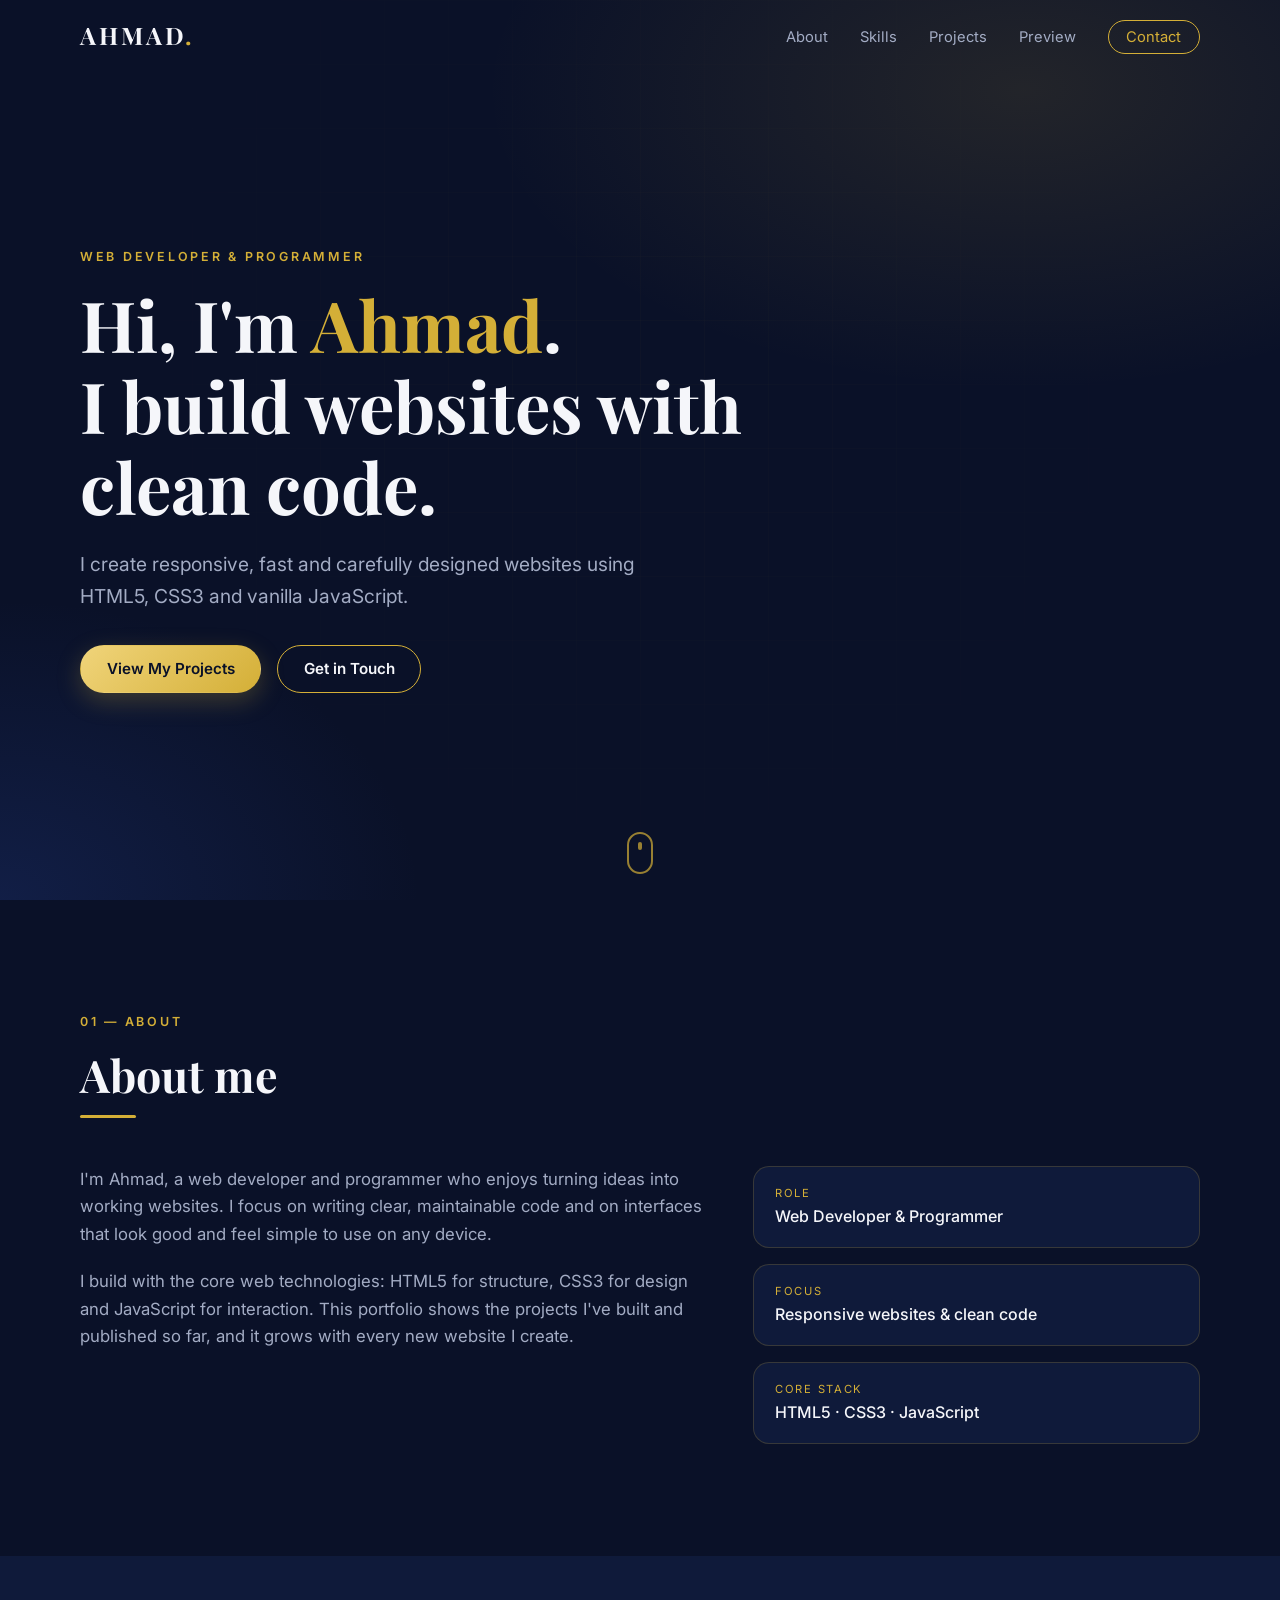
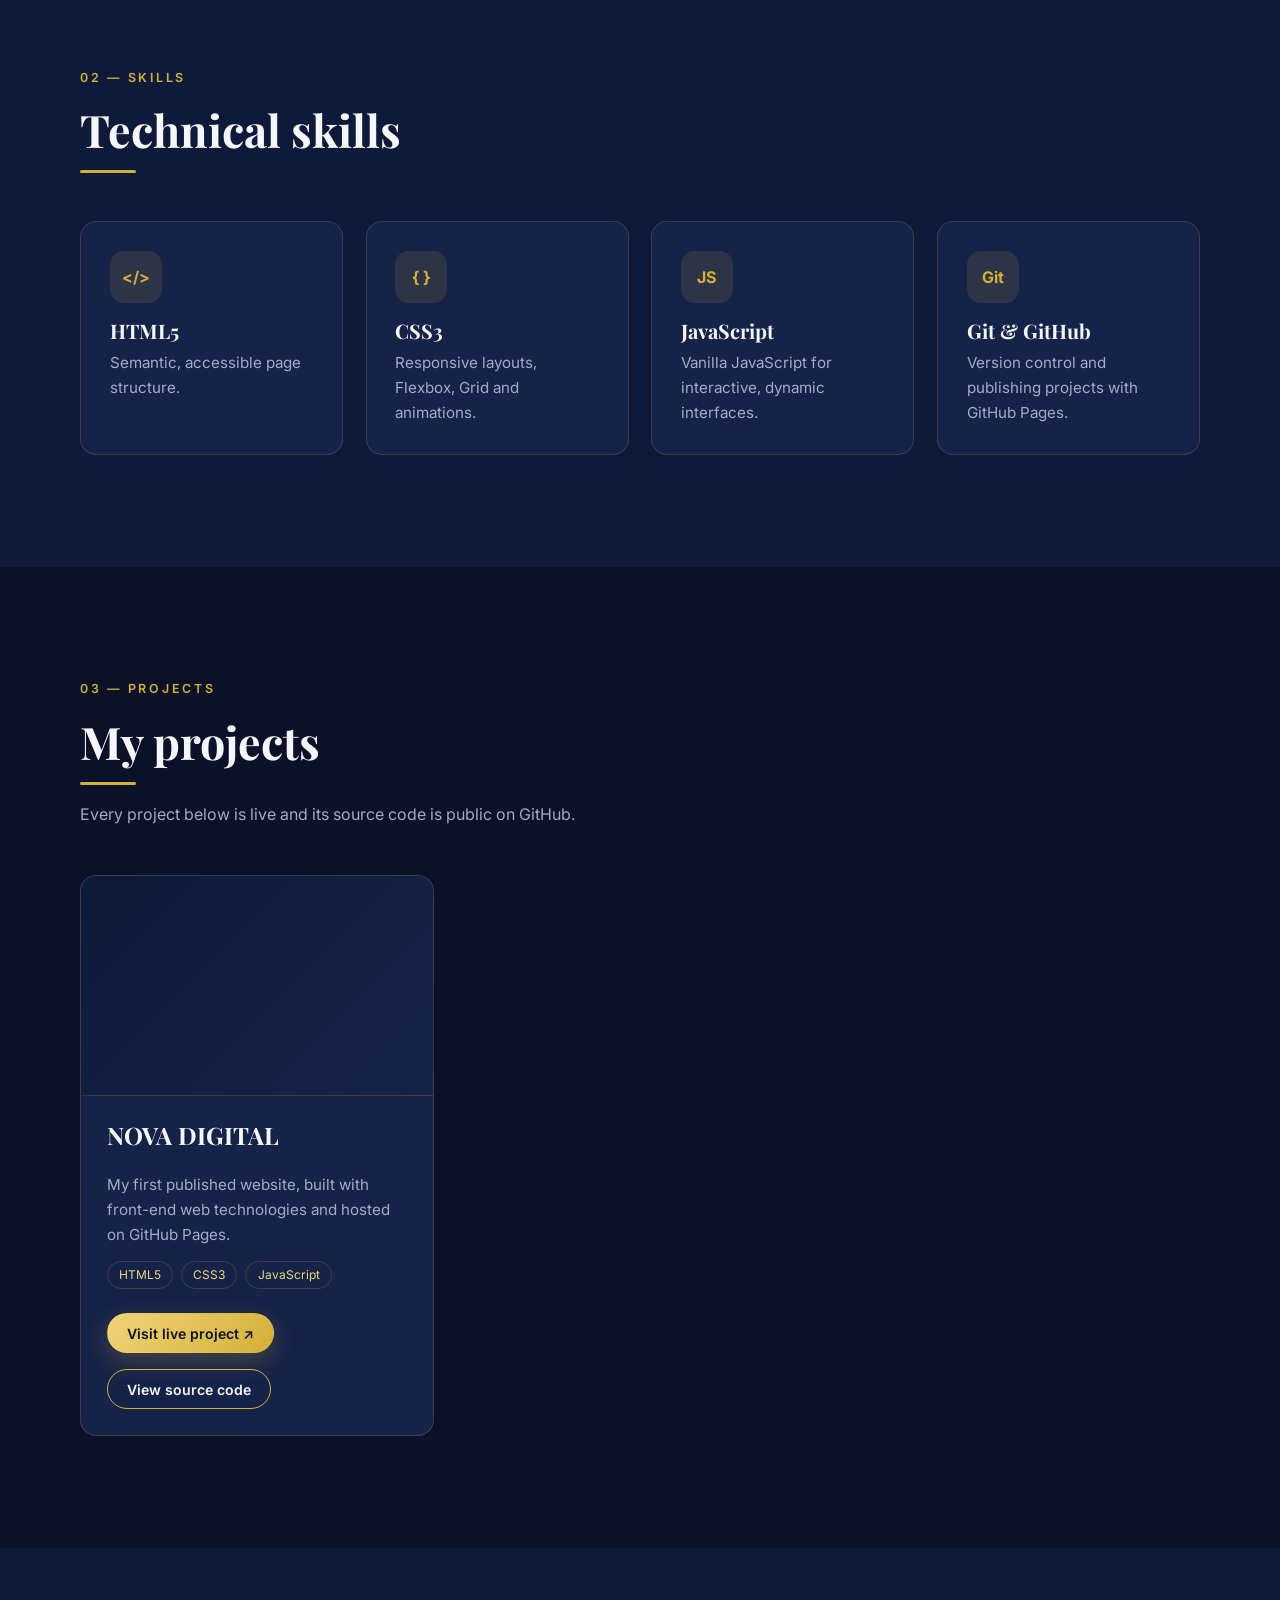
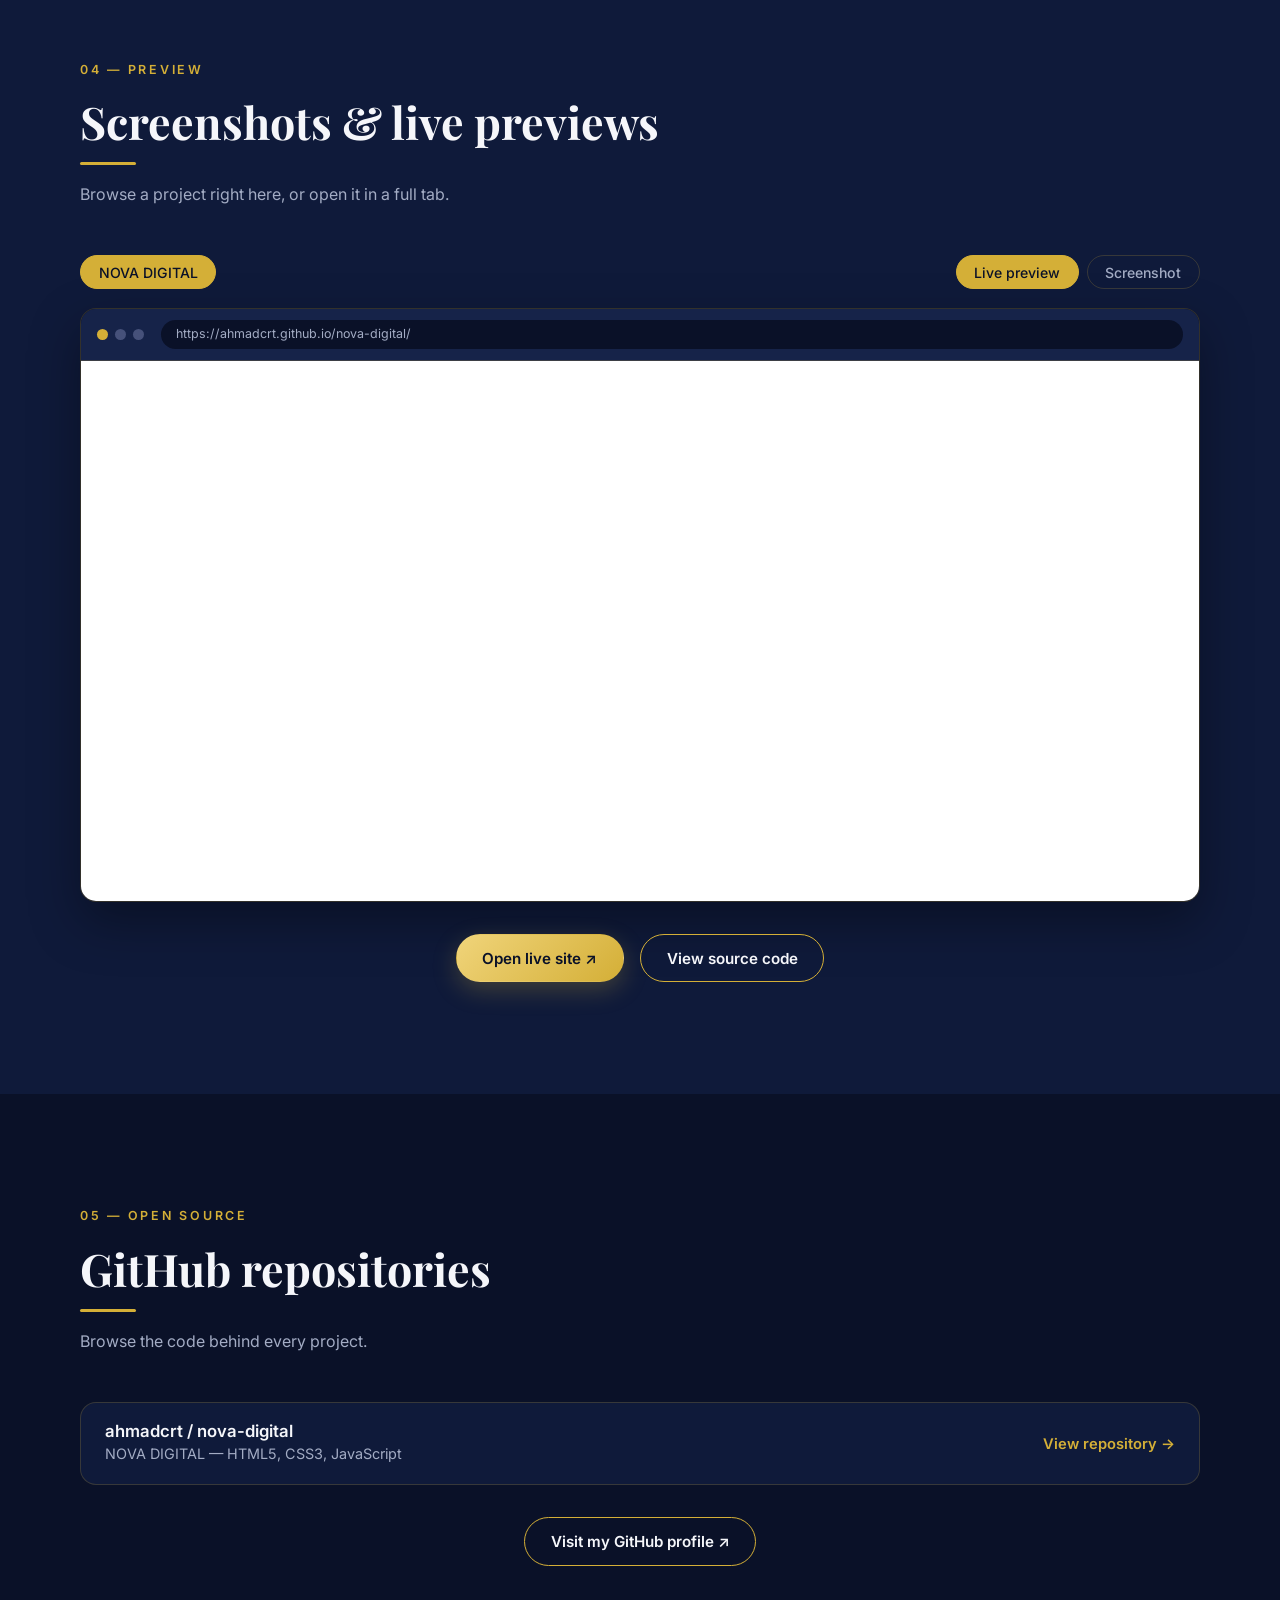
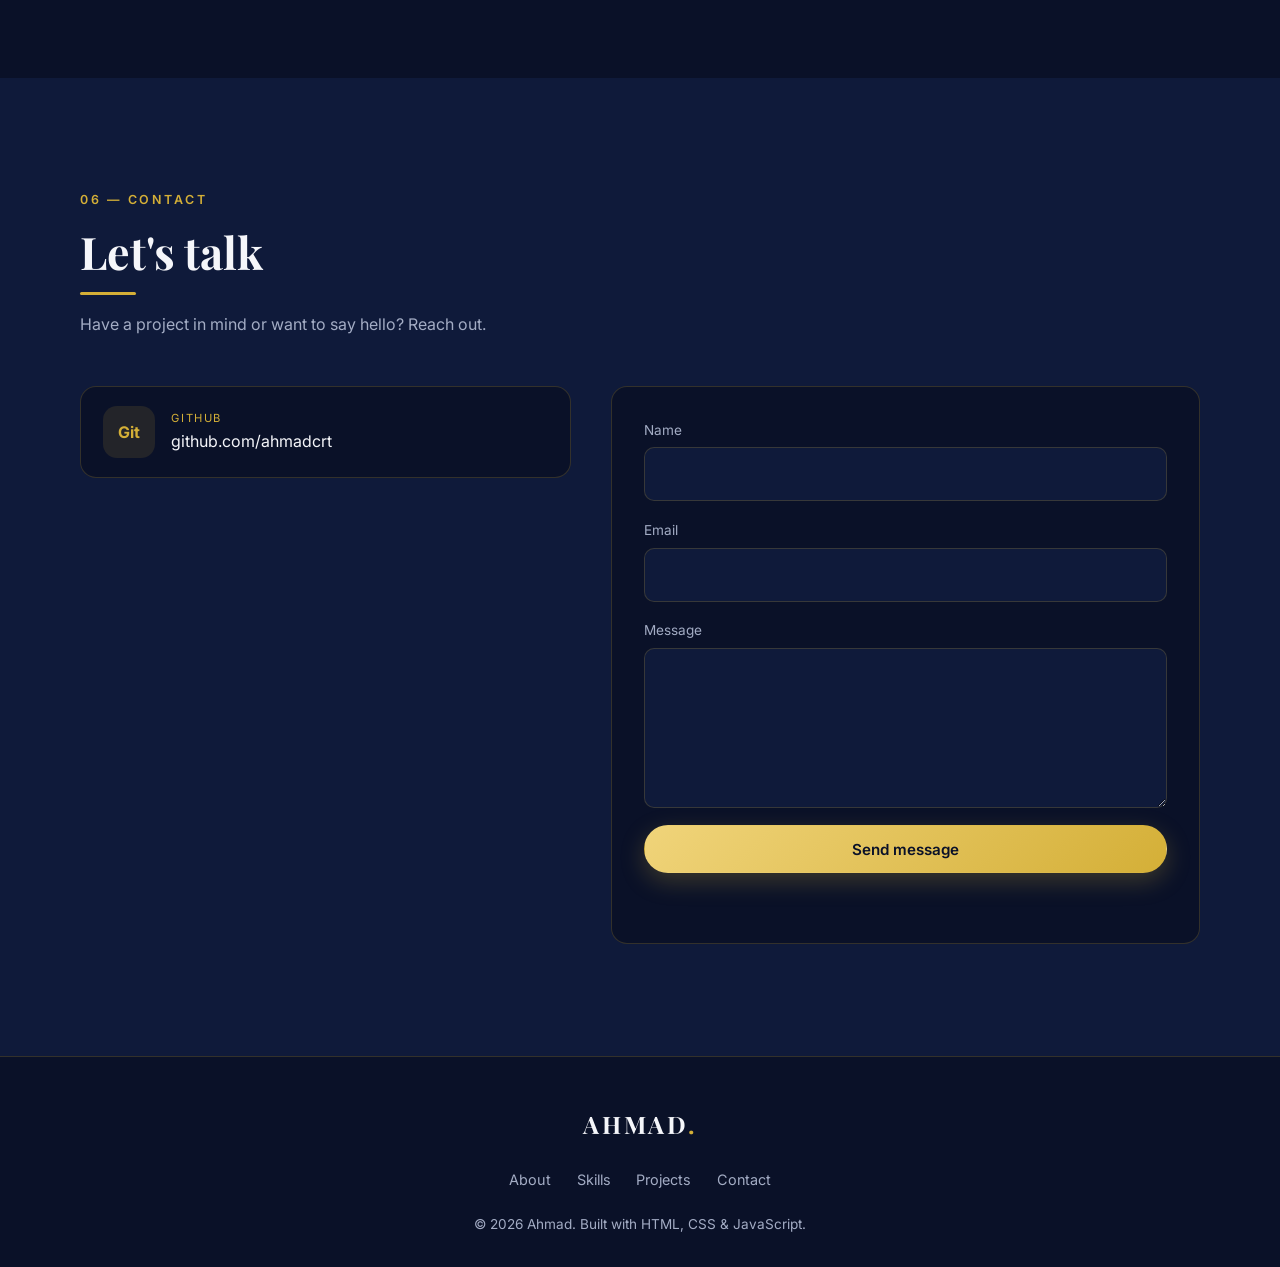
==== index.html @ fa1b9ab2 "Add files via upload" ====
<!DOCTYPE html>
<html lang="en">
<head>
  <meta charset="UTF-8">
  <meta name="viewport" content="width=device-width, initial-scale=1">
  <title>AHMAD — Web Developer & Programmer</title>
  <meta name="description" content="Portfolio of Ahmad, a web developer and programmer building websites with HTML5, CSS3 and JavaScript.">
  <meta name="theme-color" content="#0a1128">
  <link rel="icon" href="data:image/svg+xml,%3Csvg xmlns='http://www.w3.org/2000/svg' viewBox='0 0 100 100'%3E%3Crect width='100' height='100' rx='22' fill='%230a1128'/%3E%3Ctext x='50' y='68' font-size='56' font-family='Georgia' font-weight='700' text-anchor='middle' fill='%23d4af37'%3EA%3C/text%3E%3C/svg%3E">
  <link rel="preconnect" href="https://fonts.googleapis.com">
  <link rel="preconnect" href="https://fonts.gstatic.com" crossorigin>
  <link href="https://fonts.googleapis.com/css2?family=Inter:wght@400;500;600&family=Playfair+Display:wght@600;700&display=swap" rel="stylesheet">
  <link rel="stylesheet" href="style.css">
</head>
<body>
  <a class="skip" href="#main">Skip to content</a>

  <header class="header" id="header">
    <nav class="nav container" aria-label="Main">
      <a href="#home" class="logo">AHMAD<span>.</span></a>
      <button class="nav-toggle" id="navToggle" aria-label="Toggle menu" aria-expanded="false" aria-controls="navMenu">
        <span></span><span></span><span></span>
      </button>
      <ul class="nav-menu" id="navMenu">
        <li><a href="#about">About</a></li>
        <li><a href="#skills">Skills</a></li>
        <li><a href="#projects">Projects</a></li>
        <li><a href="#preview">Preview</a></li>
        <li><a href="#contact" class="nav-cta">Contact</a></li>
      </ul>
    </nav>
  </header>

  <main id="main">
    <section class="hero" id="home">
      <div class="container hero-inner">
        <p class="eyebrow reveal">Web Developer &amp; Programmer</p>
        <h1 class="reveal">Hi, I'm <span class="gold">Ahmad</span>.<br>I build websites with clean code.</h1>
        <p class="lead reveal">I create responsive, fast and carefully designed websites using HTML5, CSS3 and vanilla JavaScript.</p>
        <div class="btn-row reveal">
          <a href="#projects" class="btn btn-gold">View My Projects</a>
          <a href="#contact" class="btn btn-outline">Get in Touch</a>
        </div>
      </div>
      <a href="#about" class="scroll-hint" aria-label="Scroll to About"><span></span></a>
    </section>

    <section class="section" id="about">
      <div class="container">
        <header class="section-head reveal">
          <p class="eyebrow">01 — About</p>
          <h2>About me</h2>
        </header>
        <div class="about-grid">
          <div class="about-text reveal">
            <p>I'm Ahmad, a web developer and programmer who enjoys turning ideas into working websites. I focus on writing clear, maintainable code and on interfaces that look good and feel simple to use on any device.</p>
            <p>I build with the core web technologies: HTML5 for structure, CSS3 for design and JavaScript for interaction. This portfolio shows the projects I've built and published so far, and it grows with every new website I create.</p>
          </div>
          <ul class="facts reveal" id="facts"></ul>
        </div>
      </div>
    </section>

    <section class="section alt" id="skills">
      <div class="container">
        <header class="section-head reveal">
          <p class="eyebrow">02 — Skills</p>
          <h2>Technical skills</h2>
        </header>
        <div class="skills-grid" id="skillsGrid"></div>
      </div>
    </section>

    <section class="section" id="projects">
      <div class="container">
        <header class="section-head reveal">
          <p class="eyebrow">03 — Projects</p>
          <h2>My projects</h2>
          <p class="sub">Every project below is live and its source code is public on GitHub.</p>
        </header>
        <div class="projects-grid" id="projectsGrid"></div>
      </div>
    </section>

    <section class="section alt" id="preview">
      <div class="container">
        <header class="section-head reveal">
          <p class="eyebrow">04 — Preview</p>
          <h2>Screenshots &amp; live previews</h2>
          <p class="sub">Browse a project right here, or open it in a full tab.</p>
        </header>
        <div class="preview reveal">
          <div class="preview-controls">
            <div class="tabs" id="projectTabs" role="tablist" aria-label="Projects"></div>
            <div class="tabs" id="modeTabs" role="tablist" aria-label="Preview mode">
              <button class="tab active" role="tab" data-mode="live" aria-selected="true">Live preview</button>
              <button class="tab" role="tab" data-mode="shot" aria-selected="false">Screenshot</button>
            </div>
          </div>
          <div class="browser">
            <div class="browser-bar">
              <i></i><i></i><i></i>
              <span class="url" id="previewUrl"></span>
            </div>
            <div class="browser-body" id="previewBody"></div>
          </div>
          <div class="btn-row center">
            <a class="btn btn-gold" id="previewVisit" target="_blank" rel="noopener noreferrer" href="#">Open live site ↗</a>
            <a class="btn btn-outline" id="previewCode" target="_blank" rel="noopener noreferrer" href="#">View source code</a>
          </div>
        </div>
      </div>
    </section>

    <section class="section" id="github">
      <div class="container">
        <header class="section-head reveal">
          <p class="eyebrow">05 — Open source</p>
          <h2>GitHub repositories</h2>
          <p class="sub">Browse the code behind every project.</p>
        </header>
        <div class="repo-list reveal" id="repoList"></div>
        <div class="btn-row center reveal">
          <a class="btn btn-outline" id="githubProfile" target="_blank" rel="noopener noreferrer" href="#">Visit my GitHub profile ↗</a>
        </div>
      </div>
    </section>

    <section class="section alt" id="contact">
      <div class="container">
        <header class="section-head reveal">
          <p class="eyebrow">06 — Contact</p>
          <h2>Let's talk</h2>
          <p class="sub">Have a project in mind or want to say hello? Reach out.</p>
        </header>
        <div class="contact-grid">
          <div class="contact-cards reveal" id="contactCards"></div>
          <form class="form reveal" id="contactForm" novalidate>
            <label>Name<input type="text" name="name" required autocomplete="name"></label>
            <label>Email<input type="email" name="email" required autocomplete="email"></label>
            <label>Message<textarea name="message" rows="5" required></textarea></label>
            <button type="submit" class="btn btn-gold">Send message</button>
            <p class="form-note" id="formNote" role="status"></p>
          </form>
        </div>
      </div>
    </section>
  </main>

  <footer class="footer">
    <div class="container footer-inner">
      <a href="#home" class="logo">AHMAD<span>.</span></a>
      <ul class="footer-links">
        <li><a href="#about">About</a></li>
        <li><a href="#skills">Skills</a></li>
        <li><a href="#projects">Projects</a></li>
        <li><a href="#contact">Contact</a></li>
      </ul>
      <p>© <span id="year"></span> Ahmad. Built with HTML, CSS &amp; JavaScript.</p>
    </div>
    <a href="#home" class="to-top" id="toTop" aria-label="Back to top">↑</a>
  </footer>

  <script src="script.js"></script>
</body>
</html>
---- style.css ----
:root{
  --navy:#0a1128; --navy-2:#0f1a3a; --navy-3:#162349;
  --gold:#d4af37; --gold-2:#f0d47a; --white:#f5f6fa; --muted:#a3acc4;
  --line:rgba(212,175,55,.2); --radius:16px; --shadow:0 20px 50px rgba(0,0,0,.35);
  --head:'Playfair Display',Georgia,serif; --body:'Inter',system-ui,-apple-system,'Segoe UI',sans-serif;
}
*,*::before,*::after{box-sizing:border-box;margin:0;padding:0}
html{scroll-behavior:smooth;scroll-padding-top:80px}
body{font-family:var(--body);background:var(--navy);color:var(--white);line-height:1.65;-webkit-font-smoothing:antialiased;overflow-x:hidden}
a{color:inherit;text-decoration:none}
ul{list-style:none}
img{max-width:100%;display:block}
.container{width:min(1120px,100% - 2.5rem);margin-inline:auto}
.skip{position:absolute;left:-999px;top:0;background:var(--gold);color:var(--navy);padding:.6rem 1rem;z-index:200}
.skip:focus{left:0}
.gold{color:var(--gold)}
:focus-visible{outline:2px solid var(--gold);outline-offset:3px}

/* Header */
.header{position:fixed;inset:0 0 auto;z-index:100;transition:background .3s,box-shadow .3s}
.header.scrolled{background:rgba(10,17,40,.88);backdrop-filter:blur(12px);box-shadow:0 1px 0 var(--line)}
.nav{display:flex;align-items:center;justify-content:space-between;height:72px}
.logo{font-family:var(--head);font-weight:700;font-size:1.5rem;letter-spacing:.12em}
.logo span{color:var(--gold)}
.nav-menu{display:flex;align-items:center;gap:2rem}
.nav-menu a{font-size:.92rem;color:var(--muted);transition:color .2s;position:relative}
.nav-menu a:hover,.nav-menu a.active{color:var(--white)}
.nav-menu a:not(.nav-cta)::after{content:"";position:absolute;left:0;bottom:-6px;height:2px;width:0;background:var(--gold);transition:width .25s}
.nav-menu a:not(.nav-cta):hover::after,.nav-menu a.active::after{width:100%}
.nav-cta{border:1px solid var(--gold);color:var(--gold)!important;padding:.45rem 1.1rem;border-radius:999px}
.nav-cta:hover{background:var(--gold);color:var(--navy)!important}
.nav-toggle{display:none;background:none;border:0;width:44px;height:44px;cursor:pointer;flex-direction:column;justify-content:center;align-items:center;gap:5px}
.nav-toggle span{width:24px;height:2px;background:var(--white);transition:transform .3s,opacity .3s}
.nav-toggle[aria-expanded="true"] span:nth-child(1){transform:translateY(7px) rotate(45deg)}
.nav-toggle[aria-expanded="true"] span:nth-child(2){opacity:0}
.nav-toggle[aria-expanded="true"] span:nth-child(3){transform:translateY(-7px) rotate(-45deg)}

/* Buttons */
.btn{display:inline-flex;align-items:center;justify-content:center;gap:.4rem;padding:.85rem 1.6rem;border-radius:999px;font:600 .95rem var(--body);cursor:pointer;border:1px solid transparent;transition:transform .2s,box-shadow .2s,background .2s,color .2s}
.btn:hover{transform:translateY(-2px)}
.btn-gold{background:linear-gradient(135deg,var(--gold-2),var(--gold));color:var(--navy);box-shadow:0 8px 24px rgba(212,175,55,.25)}
.btn-gold:hover{box-shadow:0 12px 30px rgba(212,175,55,.4)}
.btn-outline{border-color:var(--gold);color:var(--white);background:transparent}
.btn-outline:hover{background:rgba(212,175,55,.12)}
.btn-row{display:flex;flex-wrap:wrap;gap:1rem}
.btn-row.center{justify-content:center;margin-top:2rem}

/* Hero */
.hero{min-height:100vh;min-height:100svh;display:flex;align-items:center;position:relative;padding:110px 0 70px;
  background:radial-gradient(900px 500px at 80% 10%,rgba(212,175,55,.12),transparent 60%),radial-gradient(700px 500px at 0% 100%,rgba(40,70,160,.25),transparent 60%),var(--navy)}
.hero::before{content:"";position:absolute;inset:0;background-image:linear-gradient(var(--line) 1px,transparent 1px),linear-gradient(90deg,var(--line) 1px,transparent 1px);background-size:64px 64px;opacity:.12;mask-image:radial-gradient(circle at 50% 40%,#000,transparent 70%);-webkit-mask-image:radial-gradient(circle at 50% 40%,#000,transparent 70%)}
.hero-inner{position:relative;max-width:820px;margin-left:max(1.25rem,calc((100% - 1120px)/2))}
.eyebrow{color:var(--gold);text-transform:uppercase;letter-spacing:.22em;font-size:.78rem;font-weight:600;margin-bottom:1rem}
h1,h2,h3{font-family:var(--head);line-height:1.15}
h1{font-size:clamp(2.3rem,6vw,4.4rem);margin-bottom:1.4rem}
.lead{color:var(--muted);font-size:clamp(1rem,2vw,1.2rem);max-width:560px;margin-bottom:2rem}
.scroll-hint{position:absolute;bottom:26px;left:50%;transform:translateX(-50%);width:26px;height:42px;border:2px solid var(--gold);border-radius:14px;opacity:.7}
.scroll-hint span{position:absolute;left:50%;top:8px;width:4px;height:8px;margin-left:-2px;background:var(--gold);border-radius:2px;animation:scroll 1.8s infinite}
@keyframes scroll{0%{opacity:1;transform:translateY(0)}100%{opacity:0;transform:translateY(14px)}}

/* Sections */
.section{padding:clamp(4.5rem,9vw,7rem) 0}
.section.alt{background:var(--navy-2)}
.section-head{margin-bottom:3rem;max-width:640px}
.section-head h2{font-size:clamp(1.9rem,4vw,2.8rem)}
.section-head h2::after{content:"";display:block;width:56px;height:3px;background:var(--gold);margin-top:.9rem;border-radius:2px}
.sub{color:var(--muted);margin-top:1rem}

/* About */
.about-grid{display:grid;grid-template-columns:1.4fr 1fr;gap:3rem;align-items:start}
.about-text p{color:var(--muted);margin-bottom:1.2rem;font-size:1.05rem}
.facts{display:grid;gap:1rem}
.facts li{background:var(--navy-2);border:1px solid var(--line);border-radius:var(--radius);padding:1.1rem 1.3rem}
.alt .facts li{background:var(--navy)}
.facts small{display:block;color:var(--gold);text-transform:uppercase;letter-spacing:.15em;font-size:.7rem}
.facts strong{font-weight:500}

/* Skills */
.skills-grid{display:grid;grid-template-columns:repeat(auto-fit,minmax(240px,1fr));gap:1.4rem}
.card{background:var(--navy-3);border:1px solid var(--line);border-radius:var(--radius);padding:1.8rem;transition:transform .3s,border-color .3s,box-shadow .3s}
.card:hover{transform:translateY(-6px);border-color:var(--gold);box-shadow:var(--shadow)}
.skill-icon{width:52px;height:52px;border-radius:14px;display:grid;place-items:center;background:rgba(212,175,55,.12);color:var(--gold);font:700 1rem var(--body);margin-bottom:1rem}
.card h3{font-size:1.25rem;margin-bottom:.5rem}
.card p{color:var(--muted);font-size:.95rem}

/* Projects */
.projects-grid{display:grid;grid-template-columns:repeat(auto-fill,minmax(min(100%,340px),1fr));gap:1.8rem}
.project{padding:0;overflow:hidden;display:flex;flex-direction:column}
.thumb{aspect-ratio:16/10;background:linear-gradient(135deg,var(--navy-2),var(--navy-3));display:grid;place-items:center;border-bottom:1px solid var(--line);overflow:hidden;position:relative}
.thumb img{width:100%;height:100%;object-fit:cover;transition:transform .5s}
.project:hover .thumb img{transform:scale(1.05)}
.thumb-fallback{font-family:var(--head);font-size:1.8rem;color:var(--gold);letter-spacing:.1em;text-align:center;padding:1rem}
.project-body{padding:1.6rem;display:flex;flex-direction:column;gap:.9rem;flex:1}
.project-body h3{font-size:1.5rem}
.tags{display:flex;flex-wrap:wrap;gap:.5rem}
.tag{font-size:.75rem;padding:.2rem .7rem;border-radius:999px;border:1px solid var(--line);color:var(--gold-2)}
.project .btn-row{margin-top:auto;padding-top:.6rem}
.project .btn{padding:.65rem 1.2rem;font-size:.88rem}

/* Preview */
.preview-controls{display:flex;flex-wrap:wrap;justify-content:space-between;gap:1rem;margin-bottom:1.2rem}
.tabs{display:flex;flex-wrap:wrap;gap:.5rem}
.tab{background:transparent;color:var(--muted);border:1px solid var(--line);border-radius:999px;padding:.45rem 1.1rem;font:500 .88rem var(--body);cursor:pointer;transition:all .2s}
.tab:hover{color:var(--white);border-color:var(--gold)}
.tab.active{background:var(--gold);color:var(--navy);border-color:var(--gold)}
.browser{border:1px solid var(--line);border-radius:var(--radius);overflow:hidden;background:var(--navy);box-shadow:var(--shadow)}
.browser-bar{display:flex;align-items:center;gap:.45rem;padding:.7rem 1rem;background:var(--navy-3);border-bottom:1px solid var(--line)}
.browser-bar i{width:11px;height:11px;border-radius:50%;background:#46517a;flex:none}
.browser-bar i:first-child{background:var(--gold)}
.url{margin-left:.6rem;flex:1;min-width:0;white-space:nowrap;overflow:hidden;text-overflow:ellipsis;background:var(--navy);border-radius:999px;padding:.25rem .9rem;font-size:.78rem;color:var(--muted)}
.browser-body{height:clamp(320px,60vh,600px);background:#fff;position:relative}
.browser-body iframe,.browser-body img{width:100%;height:100%;border:0;object-fit:cover;object-position:top}
.browser-body .empty{position:absolute;inset:0;display:grid;place-items:center;text-align:center;padding:2rem;background:var(--navy-2);color:var(--muted)}
.loader{position:absolute;inset:0;display:grid;place-items:center;background:var(--navy-2);color:var(--muted);transition:opacity .4s}
.loader.hide{opacity:0;pointer-events:none}

/* Repos */
.repo-list{display:grid;gap:1rem}
.repo{display:flex;align-items:center;justify-content:space-between;gap:1rem;flex-wrap:wrap;background:var(--navy-2);border:1px solid var(--line);border-radius:var(--radius);padding:1.2rem 1.5rem;transition:border-color .3s,transform .3s}
.repo:hover{border-color:var(--gold);transform:translateX(4px)}
.repo h3{font-family:var(--body);font-size:1.05rem;font-weight:600}
.repo p{color:var(--muted);font-size:.9rem}
.repo .link{color:var(--gold);font-weight:600;font-size:.92rem;white-space:nowrap}

/* Contact */
.contact-grid{display:grid;grid-template-columns:1fr 1.2fr;gap:2.5rem;align-items:start}
.contact-cards{display:grid;gap:1rem}
.contact-card{display:flex;gap:1rem;align-items:center;background:var(--navy);border:1px solid var(--line);border-radius:var(--radius);padding:1.2rem 1.4rem;transition:border-color .3s}
.contact-card:hover{border-color:var(--gold)}
.contact-card .skill-icon{margin:0;flex:none}
.contact-card small{display:block;color:var(--gold);text-transform:uppercase;letter-spacing:.14em;font-size:.7rem}
.contact-card span{word-break:break-word}
.form{background:var(--navy);border:1px solid var(--line);border-radius:var(--radius);padding:2rem;display:grid;gap:1.1rem}
.form label{display:grid;gap:.4rem;font-size:.85rem;color:var(--muted)}
.form input,.form textarea{width:100%;background:var(--navy-2);border:1px solid var(--line);border-radius:10px;padding:.8rem 1rem;color:var(--white);font:inherit;font-size:1rem;resize:vertical;transition:border-color .2s}
.form input:focus,.form textarea:focus{outline:none;border-color:var(--gold)}
.form .invalid{border-color:#e5736f}
.form-note{font-size:.9rem;min-height:1.4em;color:var(--gold-2)}
.form-note.error{color:#f09a96}

/* Footer */
.footer{border-top:1px solid var(--line);padding:3rem 0 2rem;background:var(--navy);position:relative}
.footer-inner{display:flex;flex-direction:column;align-items:center;gap:1.3rem;text-align:center}
.footer-links{display:flex;flex-wrap:wrap;justify-content:center;gap:1.6rem}
.footer-links a{color:var(--muted);font-size:.9rem;transition:color .2s}
.footer-links a:hover{color:var(--gold)}
.footer p{color:var(--muted);font-size:.85rem}
.to-top{position:fixed;right:1.2rem;bottom:1.2rem;width:46px;height:46px;border-radius:50%;background:var(--gold);color:var(--navy);display:grid;place-items:center;font-weight:700;font-size:1.2rem;box-shadow:var(--shadow);opacity:0;transform:translateY(12px);pointer-events:none;transition:opacity .3s,transform .3s;z-index:90}
.to-top.show{opacity:1;transform:none;pointer-events:auto}

/* Reveal animation (only active when JS runs) */
.js .reveal{opacity:0;transform:translateY(28px);transition:opacity .8s ease,transform .8s ease;transition-delay:var(--d,0s)}
.js .reveal.in{opacity:1;transform:none}

/* Responsive */
@media (max-width:860px){
  .about-grid,.contact-grid{grid-template-columns:1fr}
  .nav-toggle{display:flex}
  .nav-menu{position:fixed;top:72px;left:0;right:0;flex-direction:column;gap:0;background:rgba(10,17,40,.97);backdrop-filter:blur(14px);border-bottom:1px solid var(--line);padding:1rem 1.5rem 1.6rem;transform:translateY(-130%);transition:transform .35s ease;align-items:stretch;text-align:center}
  .nav-menu.open{transform:none}
  .nav-menu a{display:block;padding:.9rem 0;font-size:1rem}
  .nav-cta{margin-top:.6rem}
  .hero-inner{margin-inline:auto;width:min(1120px,100% - 2.5rem)}
}
@media (max-width:520px){
  .btn-row .btn{width:100%}
  .form{padding:1.4rem}
  .repo{flex-direction:column;align-items:flex-start}
  .tab{font-size:.82rem}
}
@media (prefers-reduced-motion:reduce){
  html{scroll-behavior:auto}
  *,*::before,*::after{animation:none!important;transition:none!important}
  .js .reveal{opacity:1;transform:none}
}
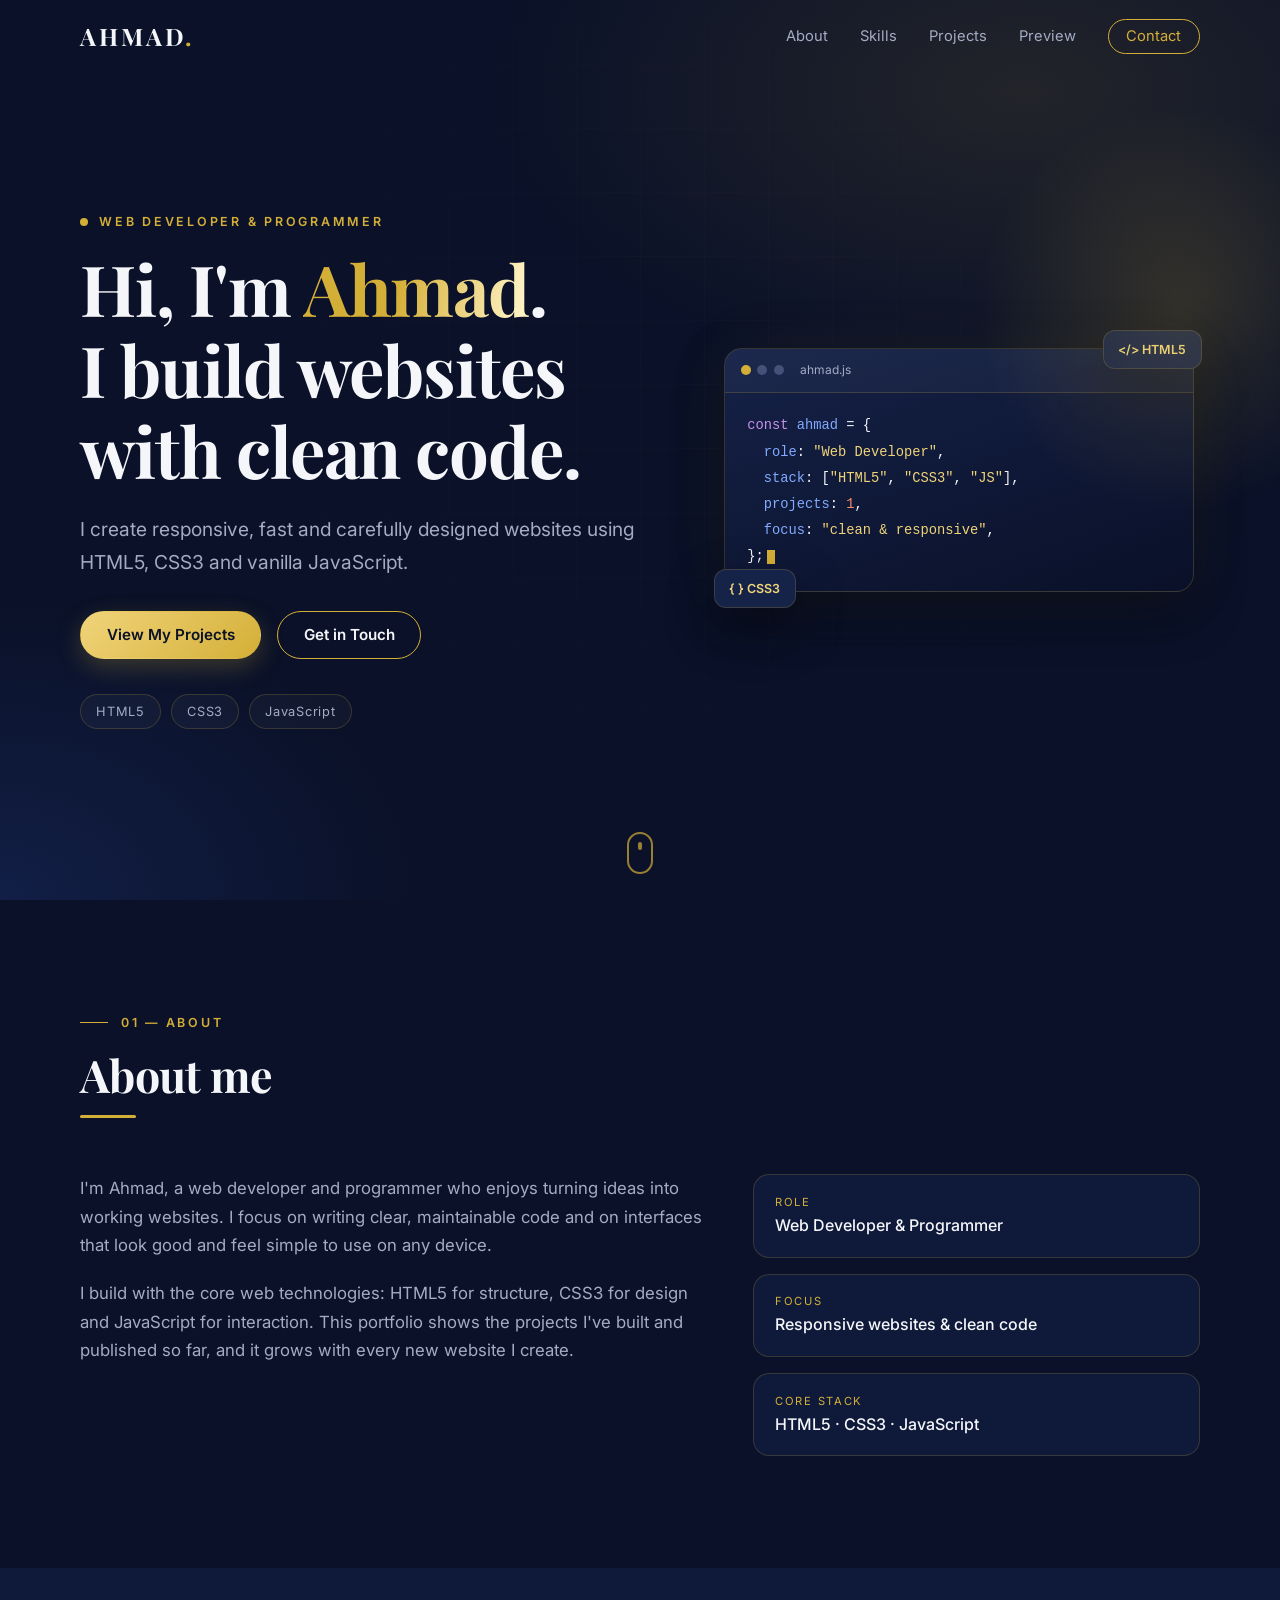
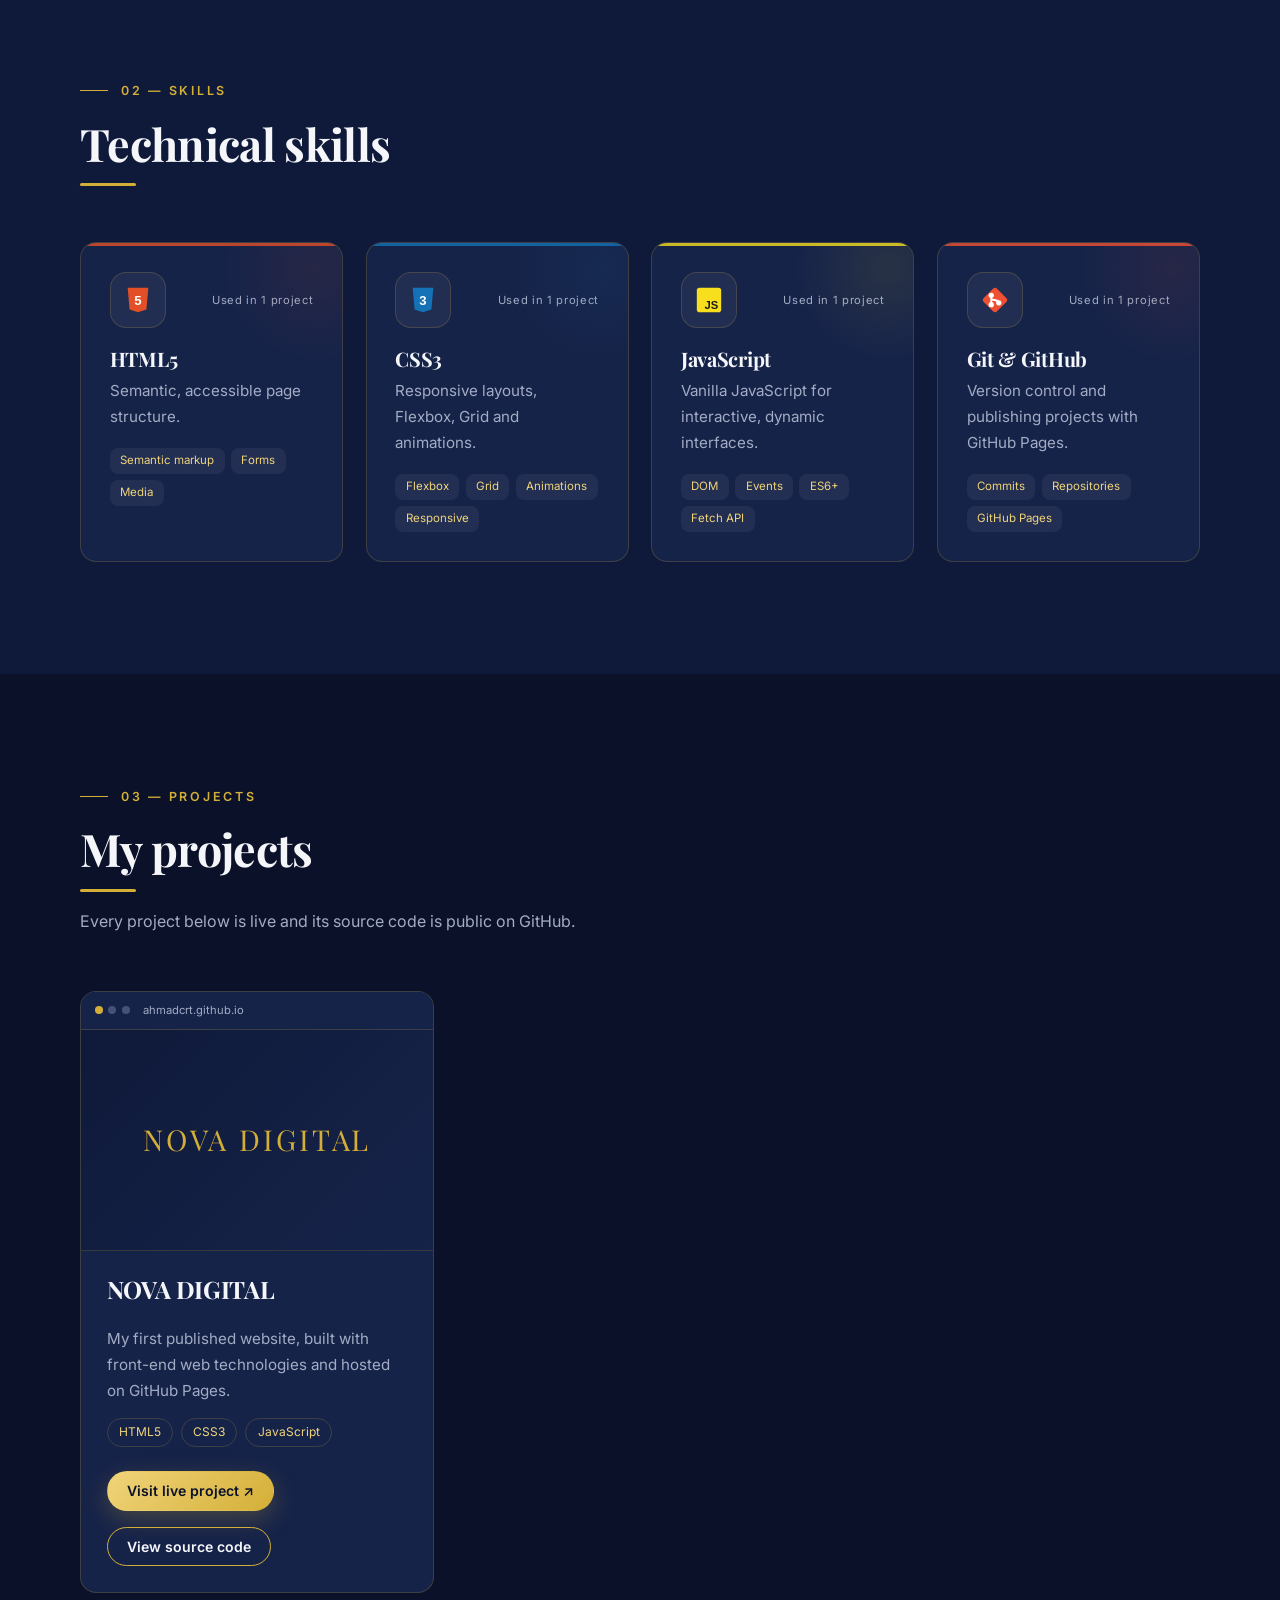
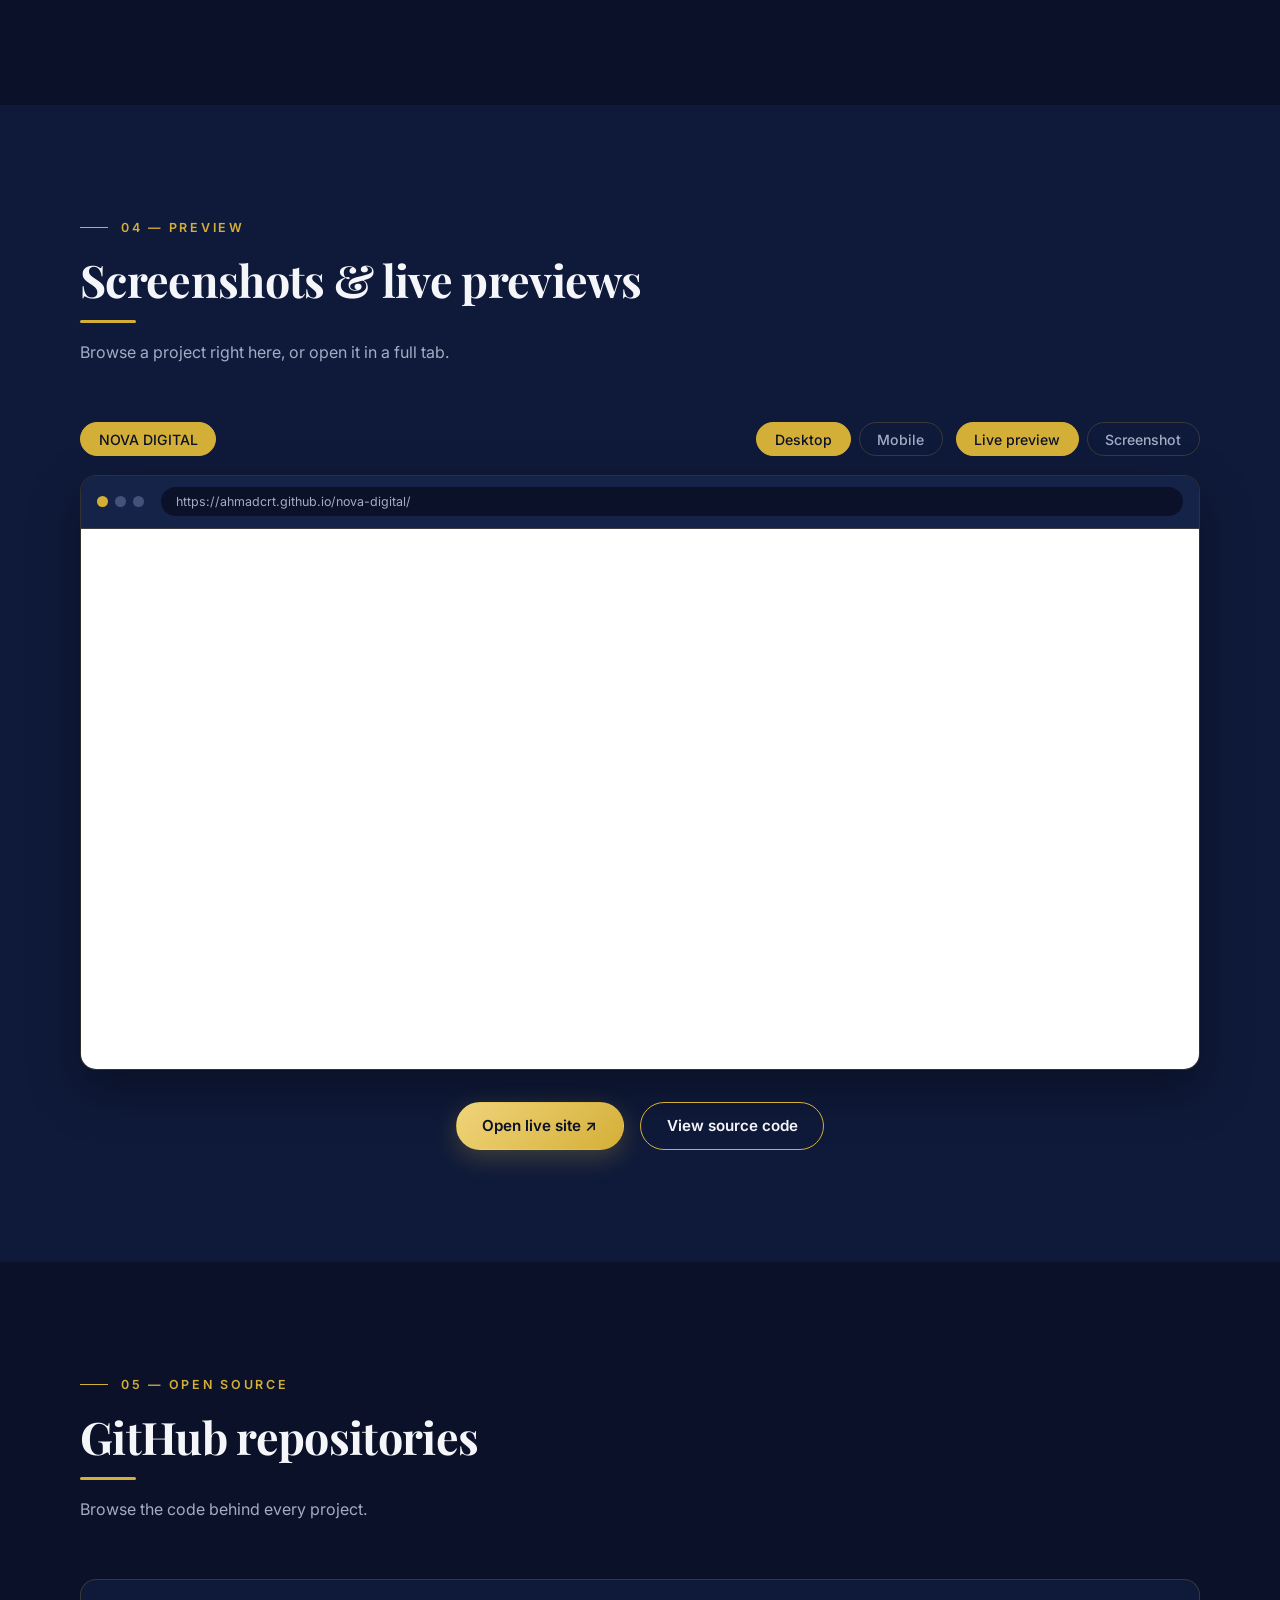
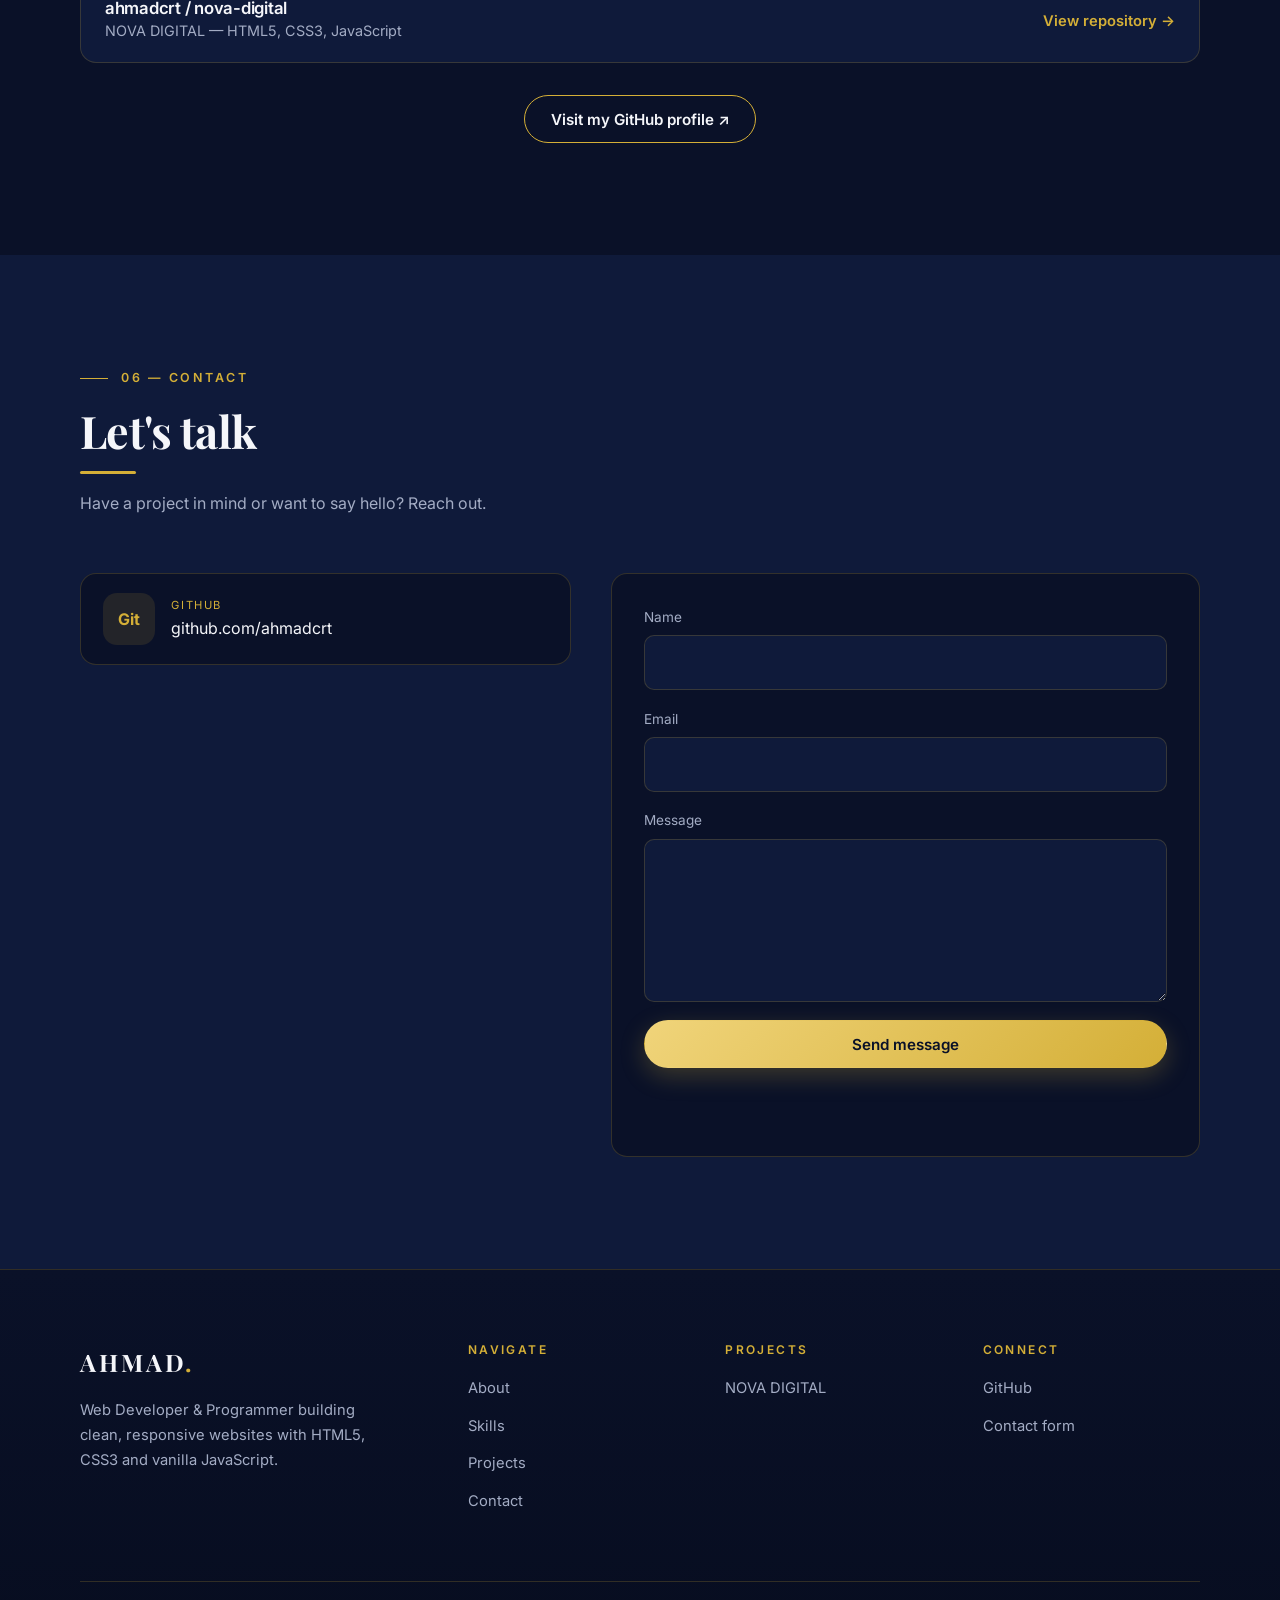
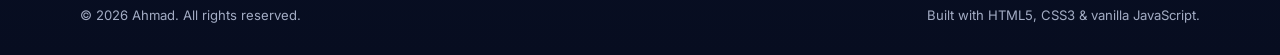
==== commit c737e4de: "Add files via upload" ====
--- a/index.html
+++ b/index.html
@@ -13,6 +13,7 @@
   <link rel="stylesheet" href="style.css">
 </head>
 <body>
+  <div class="progress" id="progress" aria-hidden="true"></div>
   <a class="skip" href="#main">Skip to content</a>
 
   <header class="header" id="header">
@@ -33,13 +34,31 @@
 
   <main id="main">
     <section class="hero" id="home">
-      <div class="container hero-inner">
-        <p class="eyebrow reveal">Web Developer &amp; Programmer</p>
-        <h1 class="reveal">Hi, I'm <span class="gold">Ahmad</span>.<br>I build websites with clean code.</h1>
-        <p class="lead reveal">I create responsive, fast and carefully designed websites using HTML5, CSS3 and vanilla JavaScript.</p>
-        <div class="btn-row reveal">
-          <a href="#projects" class="btn btn-gold">View My Projects</a>
-          <a href="#contact" class="btn btn-outline">Get in Touch</a>
+      <div class="container hero-grid">
+        <div class="hero-inner">
+          <p class="eyebrow reveal"><span class="pulse" aria-hidden="true"></span>Web Developer &amp; Programmer</p>
+          <h1 class="reveal">Hi, I'm <span class="shimmer">Ahmad</span>.<br>I build websites with clean code.</h1>
+          <p class="lead reveal">I create responsive, fast and carefully designed websites using HTML5, CSS3 and vanilla JavaScript.</p>
+          <div class="btn-row reveal">
+            <a href="#projects" class="btn btn-gold">View My Projects</a>
+            <a href="#contact" class="btn btn-outline">Get in Touch</a>
+          </div>
+          <ul class="hero-chips reveal" aria-label="Core technologies">
+            <li>HTML5</li><li>CSS3</li><li>JavaScript</li>
+          </ul>
+        </div>
+        <div class="hero-visual reveal" aria-hidden="true">
+          <div class="code-card">
+            <div class="code-bar"><i></i><i></i><i></i><span>ahmad.js</span></div>
+<pre class="code-body"><span class="c-k">const</span> <span class="c-p">ahmad</span> = {
+  <span class="c-p">role</span>: <span class="c-s">"Web Developer"</span>,
+  <span class="c-p">stack</span>: [<span class="c-s">"HTML5"</span>, <span class="c-s">"CSS3"</span>, <span class="c-s">"JS"</span>],
+  <span class="c-p">projects</span>: <span class="c-n" id="codeProjects">1</span>,
+  <span class="c-p">focus</span>: <span class="c-s">"clean &amp; responsive"</span>,
+};<span class="caret"></span></pre>
+          </div>
+          <span class="float-badge fb1">&lt;/&gt; HTML5</span>
+          <span class="float-badge fb2">{ } CSS3</span>
         </div>
       </div>
       <a href="#about" class="scroll-hint" aria-label="Scroll to About"><span></span></a>
@@ -92,9 +111,15 @@
         <div class="preview reveal">
           <div class="preview-controls">
             <div class="tabs" id="projectTabs" role="tablist" aria-label="Projects"></div>
-            <div class="tabs" id="modeTabs" role="tablist" aria-label="Preview mode">
-              <button class="tab active" role="tab" data-mode="live" aria-selected="true">Live preview</button>
-              <button class="tab" role="tab" data-mode="shot" aria-selected="false">Screenshot</button>
+            <div class="group">
+              <div class="tabs device-tabs" id="deviceTabs" aria-label="Device size">
+                <button class="tab active" data-device="desktop" aria-pressed="true">Desktop</button>
+                <button class="tab" data-device="mobile" aria-pressed="false">Mobile</button>
+              </div>
+              <div class="tabs" id="modeTabs" role="tablist" aria-label="Preview mode">
+                <button class="tab active" role="tab" data-mode="live" aria-selected="true">Live preview</button>
+                <button class="tab" role="tab" data-mode="shot" aria-selected="false">Screenshot</button>
+              </div>
             </div>
           </div>
           <div class="browser">
@@ -136,27 +161,58 @@
         <div class="contact-grid">
           <div class="contact-cards reveal" id="contactCards"></div>
           <form class="form reveal" id="contactForm" novalidate>
-            <label>Name<input type="text" name="name" required autocomplete="name"></label>
+            <label>Name<input type="text" name="name" required minlength="2" autocomplete="name"></label>
             <label>Email<input type="email" name="email" required autocomplete="email"></label>
-            <label>Message<textarea name="message" rows="5" required></textarea></label>
-            <button type="submit" class="btn btn-gold">Send message</button>
-            <p class="form-note" id="formNote" role="status"></p>
+            <label>Message<textarea name="message" rows="5" required minlength="10"></textarea></label>
+            <label class="hp" aria-hidden="true">Leave empty<input type="text" name="_gotcha" tabindex="-1" autocomplete="off"></label>
+            <button type="submit" class="btn btn-gold" id="formBtn">Send message</button>
+            <p class="form-note" id="formNote" role="status" aria-live="polite"></p>
+            <p class="form-hint" id="formHint"></p>
           </form>
         </div>
       </div>
     </section>
   </main>
 
+  <dialog class="modal" id="previewModal" aria-labelledby="modalTitle">
+    <div class="modal-head">
+      <div><h3 id="modalTitle"></h3><small id="modalUrl"></small></div>
+      <button class="modal-x" id="modalClose" aria-label="Close preview">&times;</button>
+    </div>
+    <div class="modal-body" id="modalBody"></div>
+    <div class="modal-foot">
+      <a class="btn btn-gold" id="modalVisit" target="_blank" rel="noopener noreferrer" href="#">Visit live project ↗</a>
+      <a class="btn btn-outline" id="modalCode" target="_blank" rel="noopener noreferrer" href="#">View source code</a>
+    </div>
+  </dialog>
+
   <footer class="footer">
-    <div class="container footer-inner">
-      <a href="#home" class="logo">AHMAD<span>.</span></a>
-      <ul class="footer-links">
-        <li><a href="#about">About</a></li>
-        <li><a href="#skills">Skills</a></li>
-        <li><a href="#projects">Projects</a></li>
-        <li><a href="#contact">Contact</a></li>
-      </ul>
-      <p>© <span id="year"></span> Ahmad. Built with HTML, CSS &amp; JavaScript.</p>
+    <div class="container footer-grid">
+      <div class="footer-brand">
+        <a href="#home" class="logo">AHMAD<span>.</span></a>
+        <p>Web Developer &amp; Programmer building clean, responsive websites with HTML5, CSS3 and vanilla JavaScript.</p>
+      </div>
+      <nav aria-label="Footer navigation">
+        <h4>Navigate</h4>
+        <ul>
+          <li><a href="#about">About</a></li>
+          <li><a href="#skills">Skills</a></li>
+          <li><a href="#projects">Projects</a></li>
+          <li><a href="#contact">Contact</a></li>
+        </ul>
+      </nav>
+      <nav aria-label="Footer projects">
+        <h4>Projects</h4>
+        <ul id="footerProjects"></ul>
+      </nav>
+      <nav aria-label="Footer contact">
+        <h4>Connect</h4>
+        <ul id="footerConnect"></ul>
+      </nav>
+    </div>
+    <div class="container footer-bottom">
+      <p>© <span id="year"></span> Ahmad. All rights reserved.</p>
+      <p>Built with HTML5, CSS3 &amp; vanilla JavaScript.</p>
     </div>
     <a href="#home" class="to-top" id="toTop" aria-label="Back to top">↑</a>
   </footer>
--- a/style.css
+++ b/style.css
@@ -46,10 +46,11 @@
 .btn-row.center{justify-content:center;margin-top:2rem}
 
 /* Hero */
-.hero{min-height:100vh;min-height:100svh;display:flex;align-items:center;position:relative;padding:110px 0 70px;
+.hero{overflow:hidden;min-height:100vh;min-height:100svh;display:flex;align-items:center;position:relative;padding:110px 0 70px;
   background:radial-gradient(900px 500px at 80% 10%,rgba(212,175,55,.12),transparent 60%),radial-gradient(700px 500px at 0% 100%,rgba(40,70,160,.25),transparent 60%),var(--navy)}
 .hero::before{content:"";position:absolute;inset:0;background-image:linear-gradient(var(--line) 1px,transparent 1px),linear-gradient(90deg,var(--line) 1px,transparent 1px);background-size:64px 64px;opacity:.12;mask-image:radial-gradient(circle at 50% 40%,#000,transparent 70%);-webkit-mask-image:radial-gradient(circle at 50% 40%,#000,transparent 70%)}
-.hero-inner{position:relative;max-width:820px;margin-left:max(1.25rem,calc((100% - 1120px)/2))}
+.hero-grid{position:relative;display:grid;grid-template-columns:1.1fr .9fr;gap:3rem;align-items:center}
+.hero-inner{position:relative;min-width:0}
 .eyebrow{color:var(--gold);text-transform:uppercase;letter-spacing:.22em;font-size:.78rem;font-weight:600;margin-bottom:1rem}
 h1,h2,h3{font-family:var(--head);line-height:1.15}
 h1{font-size:clamp(2.3rem,6vw,4.4rem);margin-bottom:1.4rem}
@@ -139,13 +140,15 @@
 .form-note.error{color:#f09a96}
 
 /* Footer */
-.footer{border-top:1px solid var(--line);padding:3rem 0 2rem;background:var(--navy);position:relative}
-.footer-inner{display:flex;flex-direction:column;align-items:center;gap:1.3rem;text-align:center}
-.footer-links{display:flex;flex-wrap:wrap;justify-content:center;gap:1.6rem}
-.footer-links a{color:var(--muted);font-size:.9rem;transition:color .2s}
-.footer-links a:hover{color:var(--gold)}
-.footer p{color:var(--muted);font-size:.85rem}
-.to-top{position:fixed;right:1.2rem;bottom:1.2rem;width:46px;height:46px;border-radius:50%;background:var(--gold);color:var(--navy);display:grid;place-items:center;font-weight:700;font-size:1.2rem;box-shadow:var(--shadow);opacity:0;transform:translateY(12px);pointer-events:none;transition:opacity .3s,transform .3s;z-index:90}
+.footer{border-top:1px solid var(--line);background:linear-gradient(180deg,var(--navy),#070d20);padding:4.5rem 0 0;position:relative}
+.footer-grid{display:grid;grid-template-columns:1.6fr 1fr 1fr 1fr;gap:2.5rem}
+.footer-brand p{color:var(--muted);font-size:.92rem;margin-top:1rem;max-width:320px}
+.footer h4{font:600 .75rem var(--body);letter-spacing:.2em;text-transform:uppercase;color:var(--gold);margin-bottom:1.1rem}
+.footer li{margin-bottom:.65rem}
+.footer li a{color:var(--muted);font-size:.92rem;transition:color .2s,padding .2s}
+.footer li a:hover{color:var(--white);padding-left:4px}
+.footer-bottom{display:flex;flex-wrap:wrap;justify-content:space-between;gap:.5rem 1.5rem;margin-top:3.5rem;padding:1.4rem 0 1.8rem;border-top:1px solid var(--line);color:var(--muted);font-size:.82rem}
+.to-top{position:fixed;right:max(1.2rem,env(safe-area-inset-right));bottom:max(1.2rem,env(safe-area-inset-bottom));width:46px;height:46px;border-radius:50%;background:var(--gold);color:var(--navy);display:grid;place-items:center;font-weight:700;font-size:1.2rem;box-shadow:var(--shadow);opacity:0;transform:translateY(12px);pointer-events:none;transition:opacity .3s,transform .3s;z-index:90}
 .to-top.show{opacity:1;transform:none;pointer-events:auto}
 
 /* Reveal animation (only active when JS runs) */
@@ -160,7 +163,6 @@
   .nav-menu.open{transform:none}
   .nav-menu a{display:block;padding:.9rem 0;font-size:1rem}
   .nav-cta{margin-top:.6rem}
-  .hero-inner{margin-inline:auto;width:min(1120px,100% - 2.5rem)}
 }
 @media (max-width:520px){
   .btn-row .btn{width:100%}
@@ -173,3 +175,127 @@
   *,*::before,*::after{animation:none!important;transition:none!important}
   .js .reveal{opacity:1;transform:none}
 }
+
+
+/* ===== Improvements ===== */
+[hidden]{display:none!important}
+body{line-height:1.7}
+h1,h2,h3{letter-spacing:-.015em;text-wrap:balance}
+p{text-wrap:pretty}
+.section-head{margin-bottom:3.5rem}
+.section-head .eyebrow{display:flex;align-items:center;gap:.8rem}
+.section-head .eyebrow::before{content:"";width:28px;height:1px;background:var(--gold)}
+.progress{position:fixed;top:0;left:0;height:3px;width:100%;background:linear-gradient(90deg,var(--gold),var(--gold-2));transform:scaleX(0);transform-origin:0 50%;z-index:150}
+.btn::after{content:none}
+.btn:active{transform:translateY(0) scale(.98)}
+
+/* Hero */
+.hero::after{content:"";position:absolute;width:440px;height:440px;right:-120px;top:10%;border-radius:50%;background:radial-gradient(circle,rgba(212,175,55,.18),transparent 65%);animation:drift 14s ease-in-out infinite alternate;pointer-events:none}
+@keyframes drift{to{transform:translate(-50px,40px) scale(1.12)}}
+.eyebrow .pulse{display:inline-block;width:8px;height:8px;border-radius:50%;background:var(--gold);margin-right:.7rem;animation:ping 2.2s infinite}
+@keyframes ping{0%{box-shadow:0 0 0 0 rgba(212,175,55,.6)}70%,100%{box-shadow:0 0 0 10px rgba(212,175,55,0)}}
+.shimmer{background:linear-gradient(100deg,var(--gold) 20%,#fff3c4 45%,var(--gold) 70%);background-size:220% 100%;-webkit-background-clip:text;background-clip:text;-webkit-text-fill-color:transparent;color:var(--gold);animation:shine 6s linear infinite}
+@keyframes shine{to{background-position:-220% 0}}
+.hero-chips{display:flex;flex-wrap:wrap;gap:.6rem;margin-top:2.2rem}
+.hero-chips li{font-size:.8rem;letter-spacing:.06em;color:var(--muted);border:1px solid var(--line);padding:.35rem .95rem;border-radius:999px;background:rgba(255,255,255,.03)}
+.hero-visual{position:relative;justify-self:center;width:100%;max-width:470px}
+.code-card{background:linear-gradient(160deg,rgba(22,35,73,.95),rgba(10,17,40,.95));border:1px solid var(--line);border-radius:18px;box-shadow:var(--shadow),0 0 60px rgba(212,175,55,.08);overflow:hidden;animation:float 7s ease-in-out infinite}
+@keyframes float{50%{transform:translateY(-12px)}}
+.code-bar{display:flex;align-items:center;gap:.4rem;padding:.7rem 1rem;border-bottom:1px solid var(--line);background:rgba(255,255,255,.03);font-size:.75rem;color:var(--muted)}
+.code-bar i{width:10px;height:10px;border-radius:50%;background:#46517a}
+.code-bar i:first-child{background:var(--gold)}
+.code-bar span{margin-left:.6rem}
+.code-body{padding:1.3rem 1.4rem;font:.86rem/1.9 ui-monospace,SFMono-Regular,Menlo,Consolas,monospace;overflow-x:auto;color:var(--white)}
+.c-k{color:#c792ea}.c-s{color:var(--gold-2)}.c-p{color:#82aaff}.c-n{color:#f78c6c}
+.caret{display:inline-block;width:8px;height:1em;margin-left:3px;background:var(--gold);vertical-align:text-bottom;animation:blink 1s steps(1) infinite}
+@keyframes blink{50%{opacity:0}}
+.float-badge{position:absolute;background:var(--navy-3);border:1px solid var(--line);border-radius:12px;padding:.5rem .9rem;font-size:.78rem;font-weight:600;color:var(--gold-2);box-shadow:var(--shadow);animation:float 6s ease-in-out infinite}
+.fb1{top:-18px;right:-8px;animation-delay:-2s}
+.fb2{bottom:-16px;left:-10px;animation-delay:-4s}
+
+/* Technology cards */
+.tech{position:relative;overflow:hidden}
+.tech::before{content:"";position:absolute;inset:0 0 auto;height:3px;background:var(--accent,var(--gold));opacity:.8}
+.tech::after{content:"";position:absolute;width:190px;height:190px;right:-70px;top:-70px;border-radius:50%;background:radial-gradient(circle,var(--accent,var(--gold)),transparent 70%);opacity:.08;transition:opacity .4s}
+.tech:hover::after{opacity:.24}
+.tech-top{display:flex;align-items:center;justify-content:space-between;gap:.8rem;margin-bottom:1.2rem}
+.tech-icon{width:56px;height:56px;border-radius:16px;display:grid;place-items:center;background:rgba(255,255,255,.05);border:1px solid var(--line);transition:transform .3s}
+.tech-icon svg{width:30px;height:30px}
+.tech:hover .tech-icon{transform:scale(1.08) rotate(-4deg)}
+.tech-count{font-size:.7rem;color:var(--muted);letter-spacing:.06em;text-align:right}
+.chips{display:flex;flex-wrap:wrap;gap:.4rem;margin-top:1.1rem}
+.chips li{font-size:.72rem;padding:.2rem .65rem;border-radius:8px;background:rgba(255,255,255,.05);color:var(--gold-2)}
+
+/* Project cards */
+.thumb{display:block;place-items:normal;aspect-ratio:auto;background:var(--navy-2);position:relative}
+.thumb-bar{display:flex;align-items:center;gap:.35rem;padding:.55rem .85rem;background:var(--navy-3);border-bottom:1px solid var(--line);font-size:.7rem;color:var(--muted)}
+.thumb-bar i{width:8px;height:8px;border-radius:50%;background:#46517a;flex:none}
+.thumb-bar i:first-child{background:var(--gold)}
+.thumb-bar span{margin-left:.5rem;overflow:hidden;text-overflow:ellipsis;white-space:nowrap}
+.thumb-shot{position:relative;aspect-ratio:16/10;display:grid;place-items:center;overflow:hidden;background:linear-gradient(135deg,var(--navy-2),var(--navy-3))}
+.thumb-shot img{position:absolute;inset:0;width:100%;height:100%;object-fit:cover;object-position:top;opacity:0;transition:opacity .6s,transform .6s}
+.thumb-shot img.loaded{opacity:1}
+.project:hover .thumb-shot img{transform:scale(1.04)}
+.thumb-overlay{position:absolute;inset:0;display:grid;place-items:center;background:linear-gradient(to top,rgba(10,17,40,.85),rgba(10,17,40,.25));opacity:0;transition:opacity .3s}
+.project:hover .thumb-overlay,.thumb-overlay:focus-within{opacity:1}
+@media (hover:none){.thumb-overlay{opacity:1;place-items:end center;padding-bottom:.9rem;background:linear-gradient(to top,rgba(10,17,40,.75),transparent 55%)}}
+
+/* Preview */
+.preview-controls .group{display:flex;flex-wrap:wrap;gap:.8rem}
+.browser{margin-inline:auto;transition:max-width .5s ease}
+.browser.is-mobile{max-width:390px}
+.browser.is-mobile .browser-body{height:clamp(480px,70vh,720px)}
+.shot{background:var(--navy-2)}
+
+/* Modal */
+.modal{border:1px solid var(--line);border-radius:var(--radius);background:var(--navy-2);color:var(--white);padding:0;width:min(1000px,94vw);max-width:none;max-height:92vh;margin:auto;box-shadow:var(--shadow);overflow:hidden}
+.modal::backdrop{background:rgba(5,9,22,.82);backdrop-filter:blur(4px)}
+.modal[open]{display:flex;flex-direction:column;animation:pop .3s ease}
+@keyframes pop{from{opacity:0;transform:translateY(16px) scale(.98)}}
+.modal-head{display:flex;align-items:center;justify-content:space-between;gap:1rem;padding:.9rem 1.2rem;border-bottom:1px solid var(--line)}
+.modal-head>div{min-width:0}
+.modal-head h3{font-size:1.15rem}
+.modal-head small{display:block;color:var(--muted);font-size:.75rem;overflow:hidden;text-overflow:ellipsis;white-space:nowrap}
+.modal-x{flex:none;width:44px;height:44px;border-radius:50%;border:1px solid var(--line);background:none;color:var(--white);font-size:1.5rem;line-height:1;cursor:pointer;transition:background .2s}
+.modal-x:hover{background:rgba(212,175,55,.15)}
+.modal-body{position:relative;height:min(62vh,560px);background:#fff}
+.modal-body iframe{width:100%;height:100%;border:0}
+.modal-foot{display:flex;gap:.8rem;flex-wrap:wrap;padding:1rem 1.2rem;border-top:1px solid var(--line)}
+body.modal-open{overflow:hidden}
+
+/* Form */
+.form .hp{position:absolute;left:-9999px;width:1px;height:1px;overflow:hidden}
+.form input[aria-invalid="true"],.form textarea[aria-invalid="true"]{border-color:#e5736f}
+.form-note.ok{color:#8fd9a8}
+.form-note a{text-decoration:underline}
+.form-hint{font-size:.78rem;color:var(--muted)}
+.btn[disabled]{opacity:.7;cursor:progress;transform:none}
+
+/* Responsive */
+@media (max-width:860px){
+  .hero{padding:100px 0 80px}
+  .hero-grid{grid-template-columns:1fr;gap:3rem}
+  .hero-visual{max-width:440px}
+  .scroll-hint{display:none}
+  .footer-grid{grid-template-columns:1fr 1fr}
+  .footer-brand{grid-column:1/-1}
+}
+@media (max-width:600px){
+  .section-head{margin-bottom:2.5rem}
+  .preview-controls{flex-direction:column;align-items:stretch}
+  .preview-controls .group{flex-direction:column}
+  .device-tabs{display:none}
+  .tabs{flex-wrap:nowrap;overflow-x:auto;scrollbar-width:none;-webkit-overflow-scrolling:touch}
+  .tabs::-webkit-scrollbar{display:none}
+  .tab{flex:none;white-space:nowrap;min-height:40px}
+  .code-body{font-size:.76rem;padding:1.1rem}
+  .fb1{right:0}.fb2{left:0}
+  .modal{width:100vw;height:100dvh;max-height:none;border-radius:0;border:0}
+  .modal-body{flex:1;height:auto}
+  .modal-foot .btn{flex:1 1 100%}
+}
+@media (max-width:520px){
+  .footer-grid{grid-template-columns:1fr}
+  .footer-bottom{flex-direction:column}
+  .project .btn{flex:1 1 100%}
+}
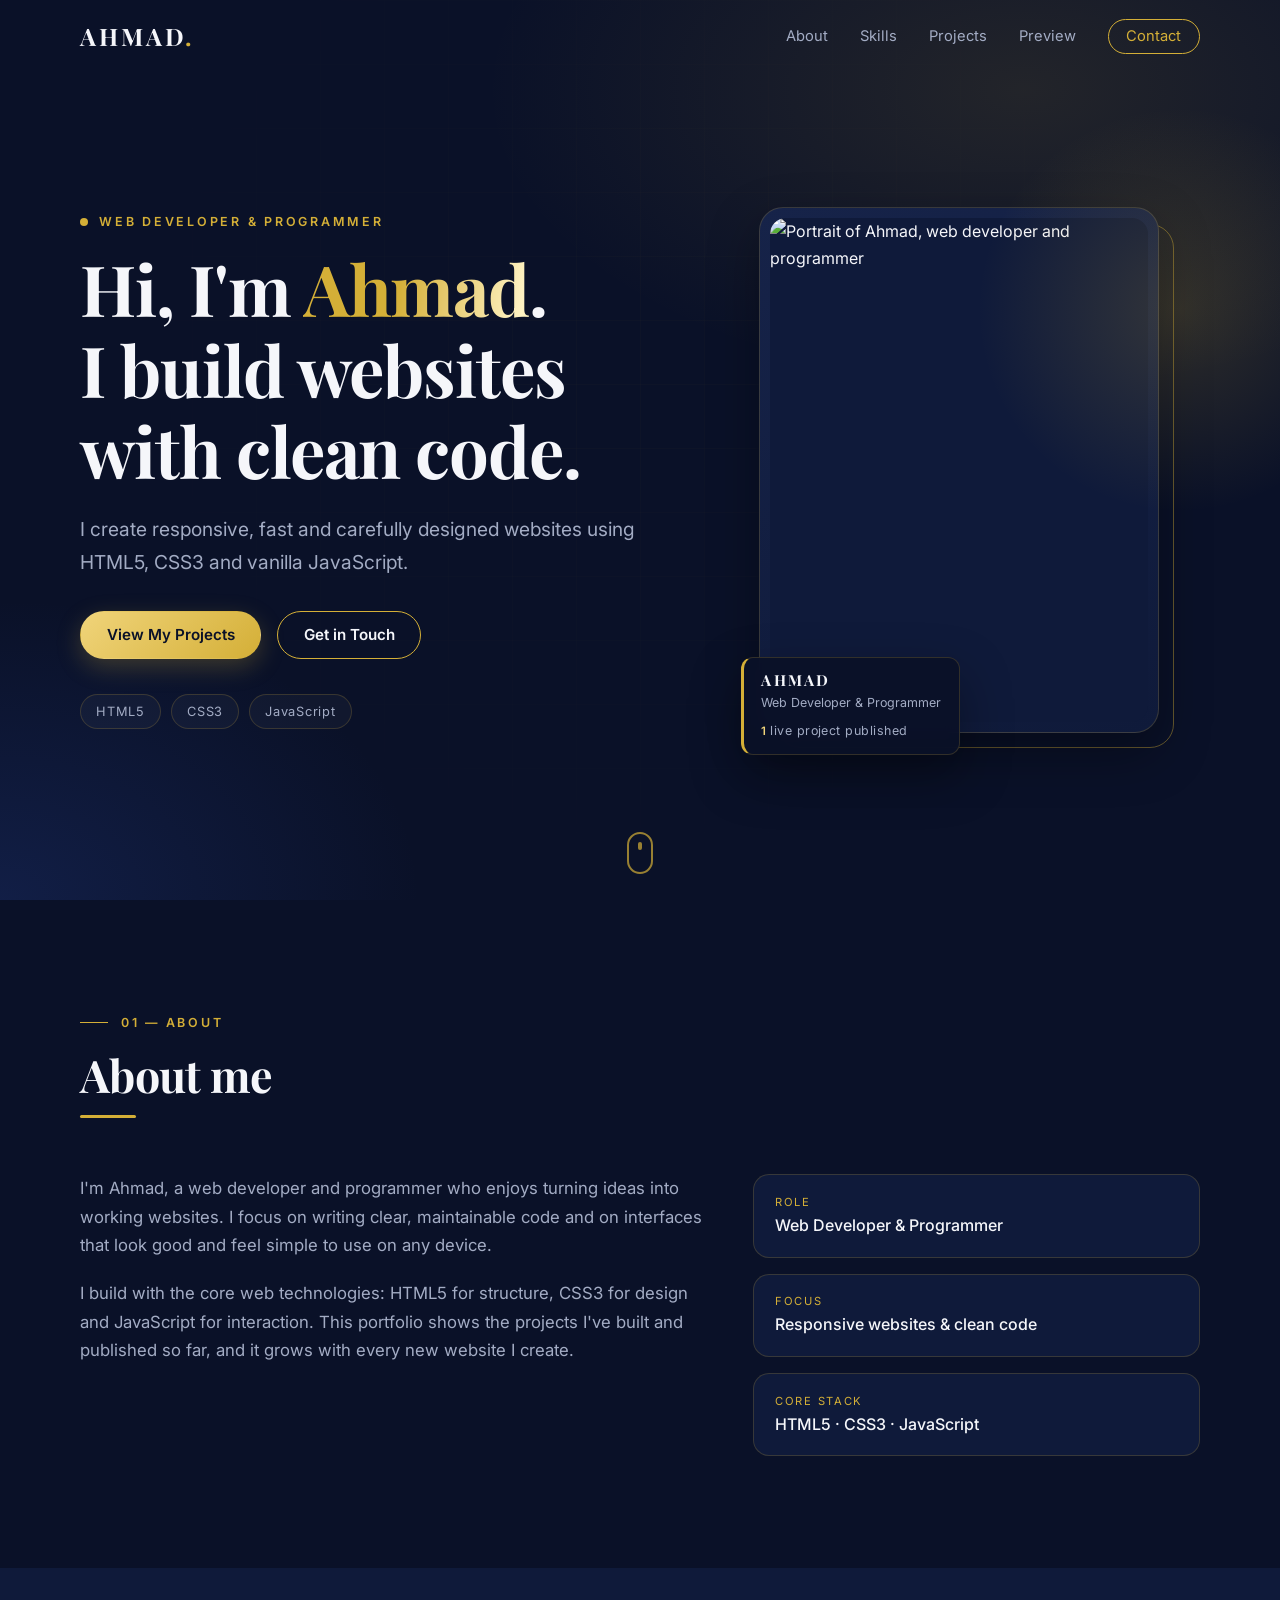
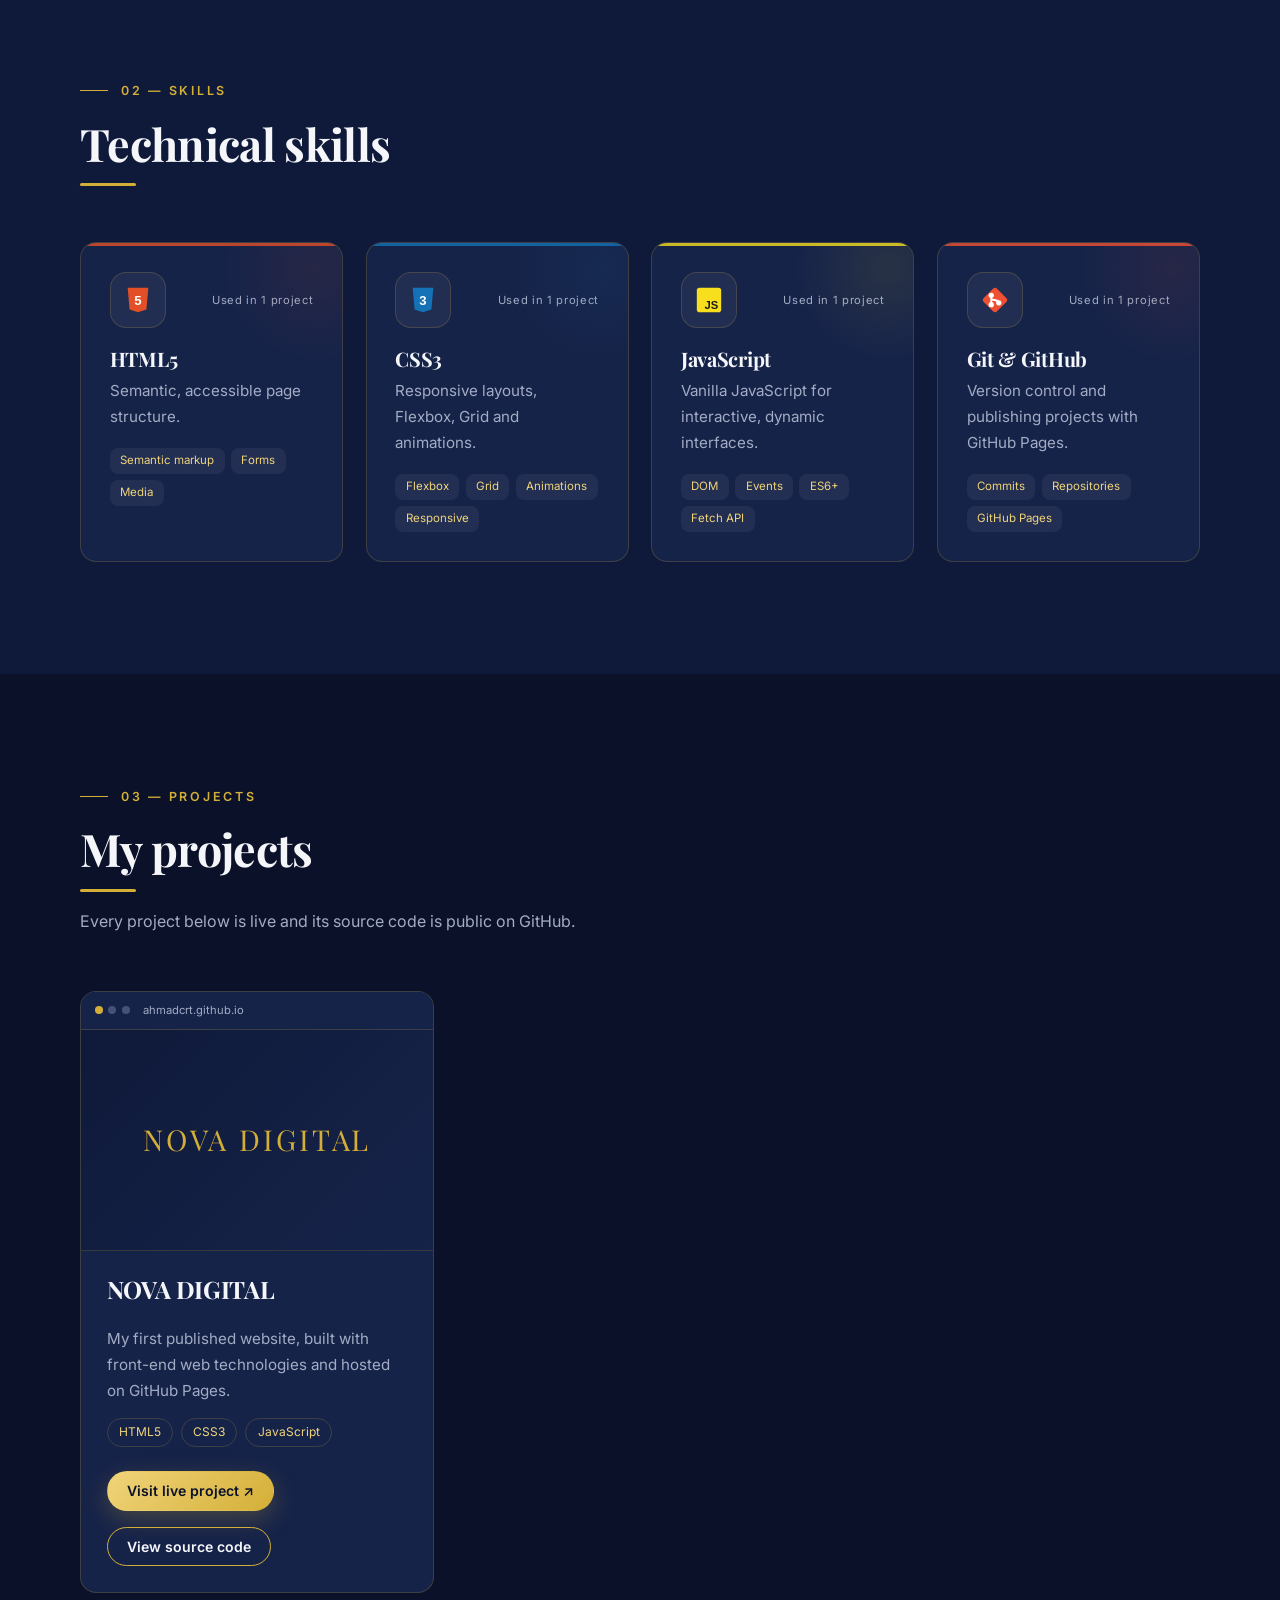
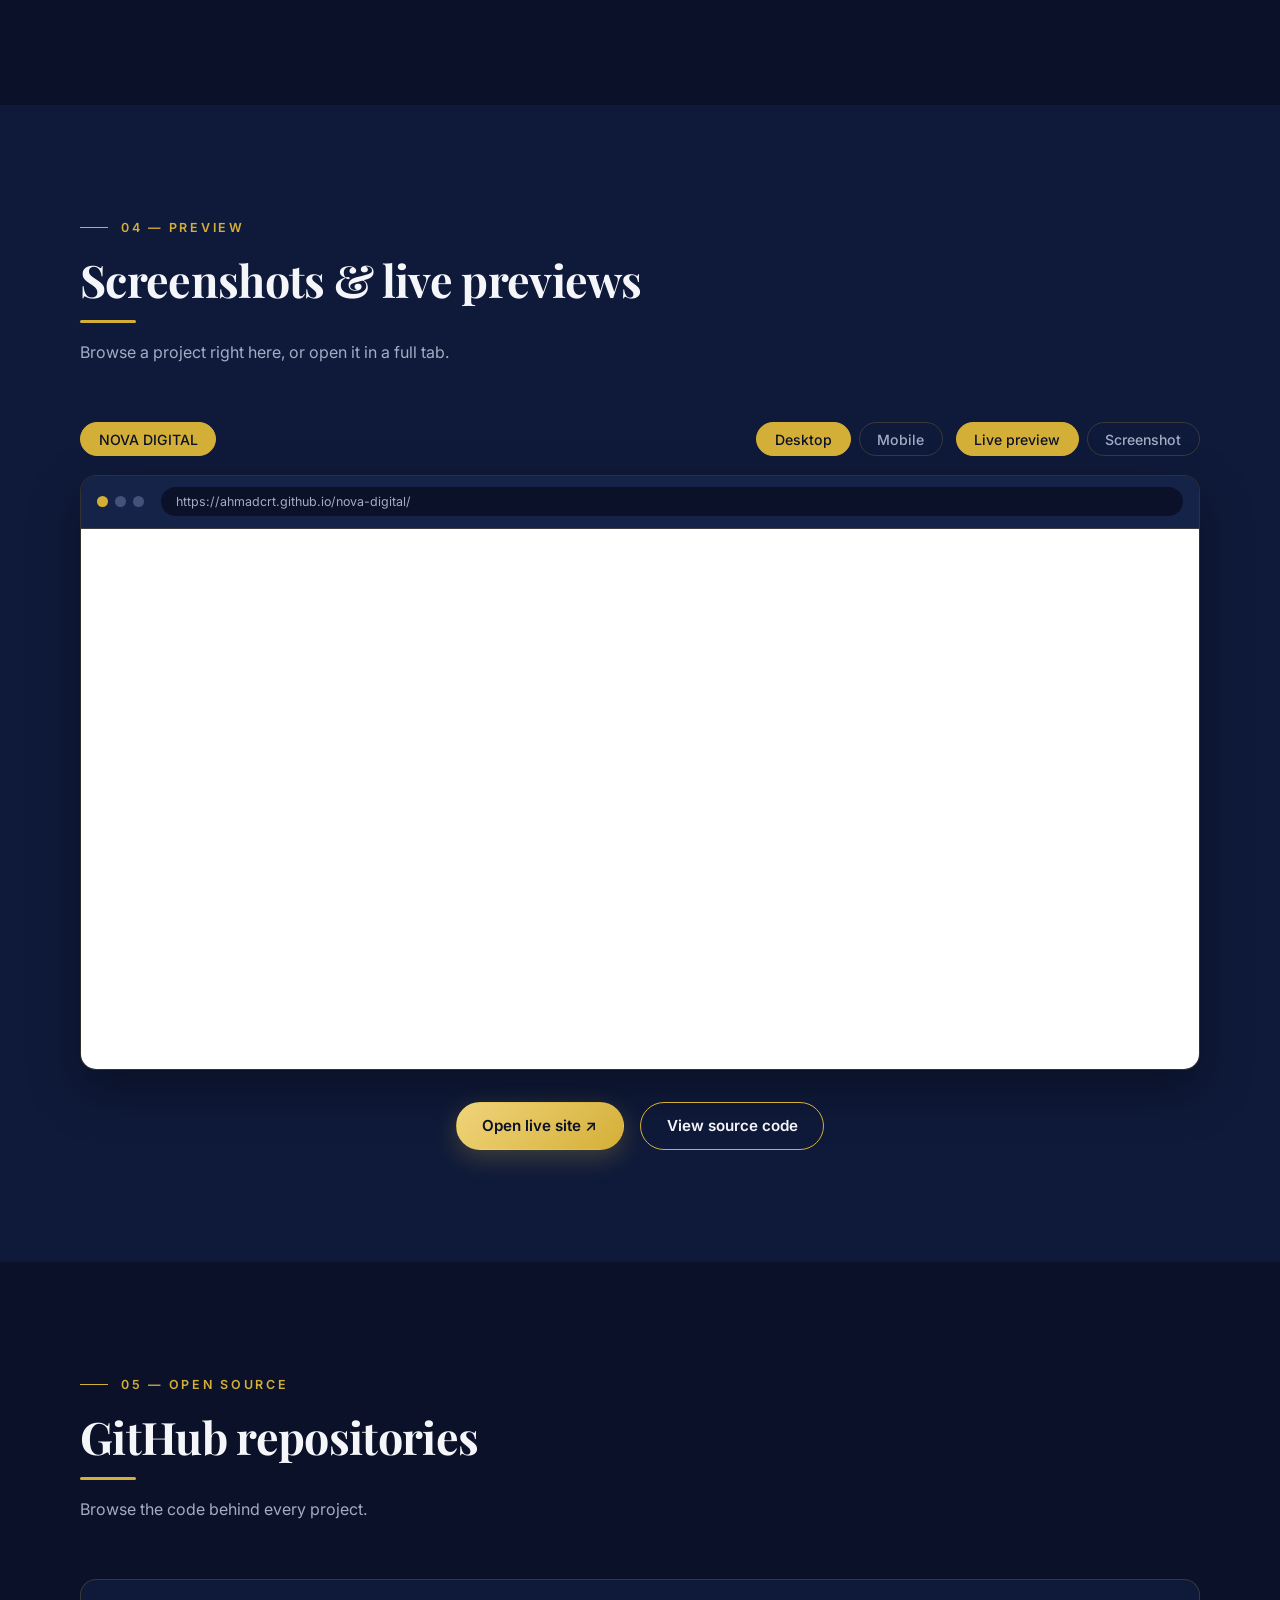
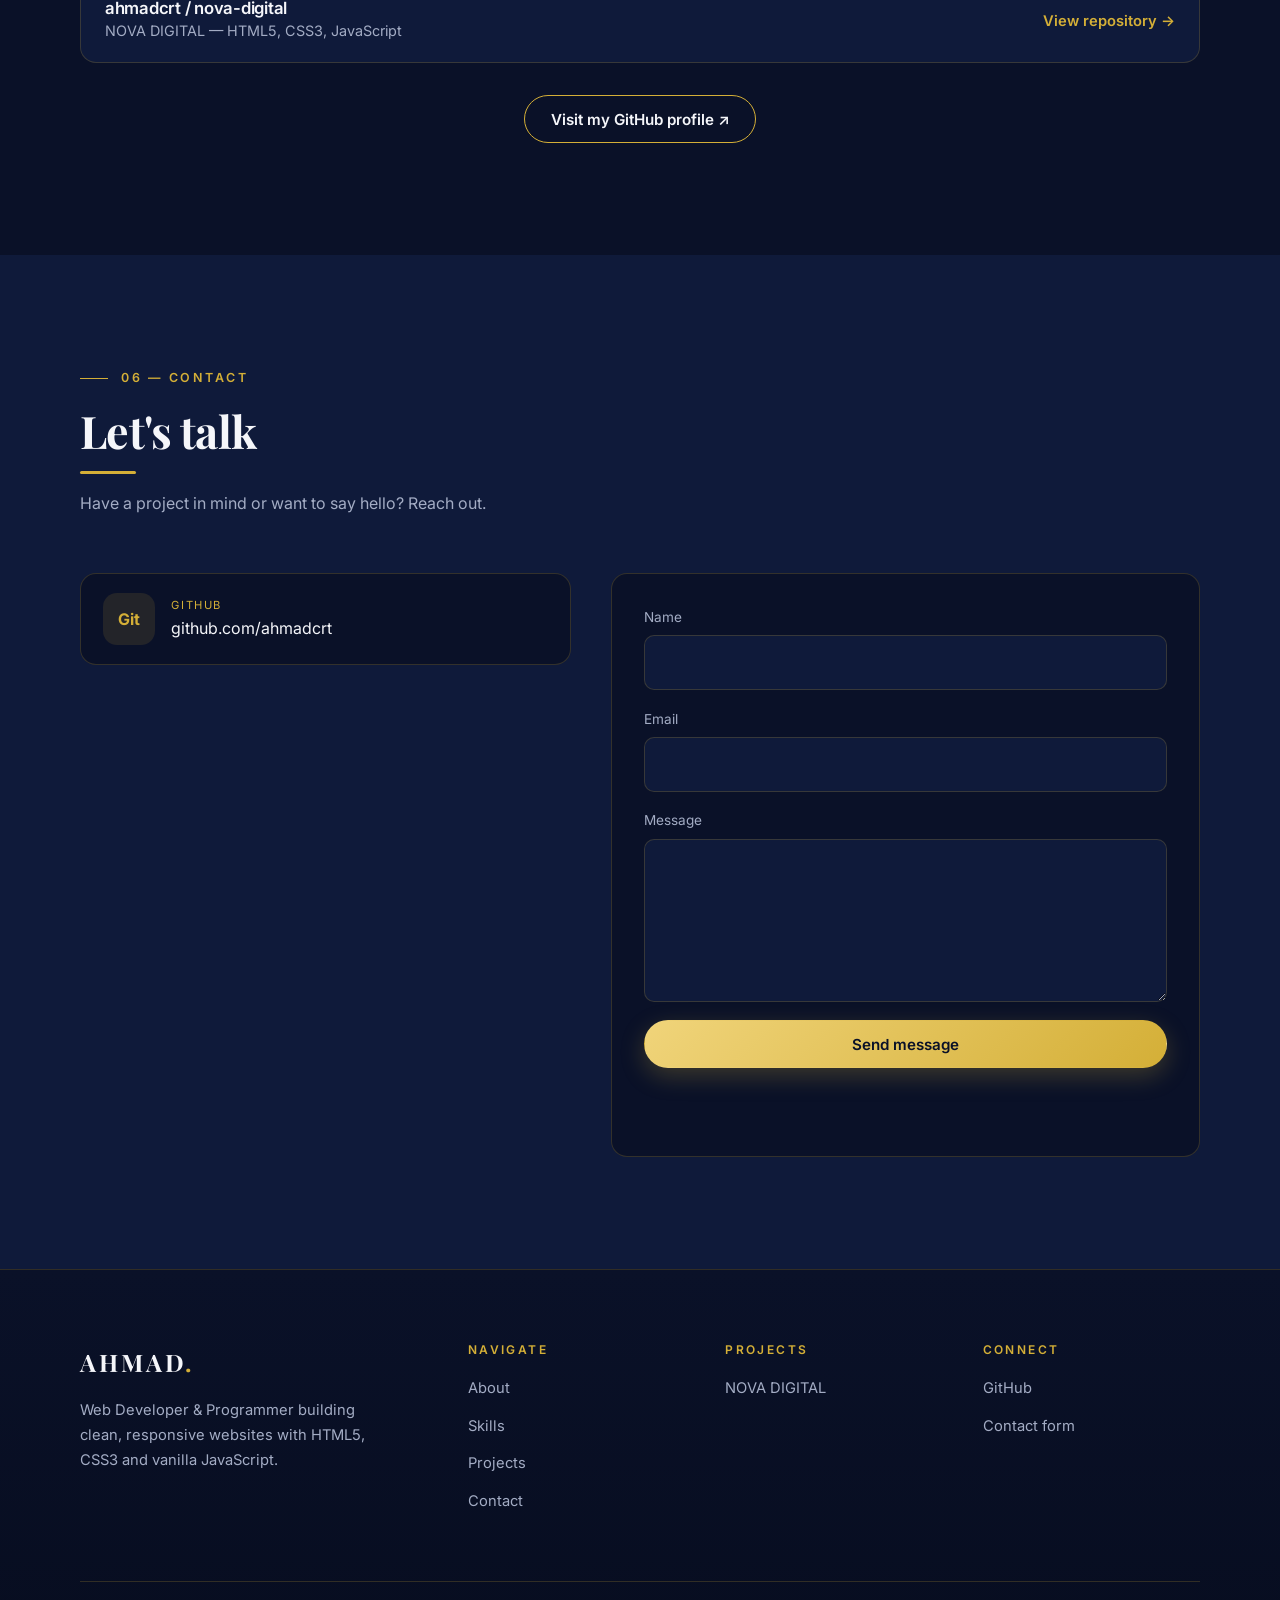
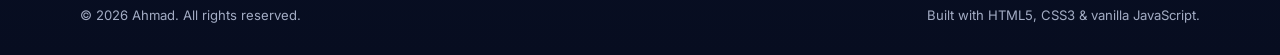
==== commit ee2bfd41: "Add files via upload" ====
--- a/index.html
+++ b/index.html
@@ -47,19 +47,16 @@
             <li>HTML5</li><li>CSS3</li><li>JavaScript</li>
           </ul>
         </div>
-        <div class="hero-visual reveal" aria-hidden="true">
-          <div class="code-card">
-            <div class="code-bar"><i></i><i></i><i></i><span>ahmad.js</span></div>
-<pre class="code-body"><span class="c-k">const</span> <span class="c-p">ahmad</span> = {
-  <span class="c-p">role</span>: <span class="c-s">"Web Developer"</span>,
-  <span class="c-p">stack</span>: [<span class="c-s">"HTML5"</span>, <span class="c-s">"CSS3"</span>, <span class="c-s">"JS"</span>],
-  <span class="c-p">projects</span>: <span class="c-n" id="codeProjects">1</span>,
-  <span class="c-p">focus</span>: <span class="c-s">"clean &amp; responsive"</span>,
-};<span class="caret"></span></pre>
-          </div>
-          <span class="float-badge fb1">&lt;/&gt; HTML5</span>
-          <span class="float-badge fb2">{ } CSS3</span>
-        </div>
+        <figure class="hero-visual reveal">
+          <div class="photo-frame">
+            <img src="assets/images/ahmad.jpg" alt="Portrait of Ahmad, web developer and programmer" width="1000" height="1333" fetchpriority="high" decoding="async">
+          </div>
+          <figcaption class="photo-caption">
+            <strong>AHMAD</strong>
+            <span>Web Developer &amp; Programmer</span>
+            <small><b id="codeProjects">1</b> <span id="codeProjectsLabel">live project published</span></small>
+          </figcaption>
+        </figure>
       </div>
       <a href="#about" class="scroll-hint" aria-label="Scroll to About"><span></span></a>
     </section>
--- a/style.css
+++ b/style.css
@@ -198,20 +198,15 @@
 @keyframes shine{to{background-position:-220% 0}}
 .hero-chips{display:flex;flex-wrap:wrap;gap:.6rem;margin-top:2.2rem}
 .hero-chips li{font-size:.8rem;letter-spacing:.06em;color:var(--muted);border:1px solid var(--line);padding:.35rem .95rem;border-radius:999px;background:rgba(255,255,255,.03)}
-.hero-visual{position:relative;justify-self:center;width:100%;max-width:470px}
-.code-card{background:linear-gradient(160deg,rgba(22,35,73,.95),rgba(10,17,40,.95));border:1px solid var(--line);border-radius:18px;box-shadow:var(--shadow),0 0 60px rgba(212,175,55,.08);overflow:hidden;animation:float 7s ease-in-out infinite}
-@keyframes float{50%{transform:translateY(-12px)}}
-.code-bar{display:flex;align-items:center;gap:.4rem;padding:.7rem 1rem;border-bottom:1px solid var(--line);background:rgba(255,255,255,.03);font-size:.75rem;color:var(--muted)}
-.code-bar i{width:10px;height:10px;border-radius:50%;background:#46517a}
-.code-bar i:first-child{background:var(--gold)}
-.code-bar span{margin-left:.6rem}
-.code-body{padding:1.3rem 1.4rem;font:.86rem/1.9 ui-monospace,SFMono-Regular,Menlo,Consolas,monospace;overflow-x:auto;color:var(--white)}
-.c-k{color:#c792ea}.c-s{color:var(--gold-2)}.c-p{color:#82aaff}.c-n{color:#f78c6c}
-.caret{display:inline-block;width:8px;height:1em;margin-left:3px;background:var(--gold);vertical-align:text-bottom;animation:blink 1s steps(1) infinite}
-@keyframes blink{50%{opacity:0}}
-.float-badge{position:absolute;background:var(--navy-3);border:1px solid var(--line);border-radius:12px;padding:.5rem .9rem;font-size:.78rem;font-weight:600;color:var(--gold-2);box-shadow:var(--shadow);animation:float 6s ease-in-out infinite}
-.fb1{top:-18px;right:-8px;animation-delay:-2s}
-.fb2{bottom:-16px;left:-10px;animation-delay:-4s}
+.hero-visual{position:relative;isolation:isolate;justify-self:center;width:100%;max-width:400px;margin:0}
+.photo-frame{position:relative;padding:10px;border:1px solid var(--line);border-radius:24px;background:linear-gradient(160deg,var(--navy-3),var(--navy-2));box-shadow:var(--shadow)}
+.photo-frame::before{content:"";position:absolute;inset:0;border:1px solid var(--gold);border-radius:24px;transform:translate(16px,16px);opacity:.45;z-index:-1;pointer-events:none}
+.photo-frame img{display:block;width:100%;height:auto;aspect-ratio:3/4;object-fit:cover;object-position:center top;border-radius:16px;background:var(--navy-2)}
+.photo-caption{position:absolute;left:-18px;bottom:-22px;display:grid;gap:.1rem;padding:.8rem 1.1rem;background:rgba(10,17,40,.92);backdrop-filter:blur(8px);border:1px solid var(--line);border-left:3px solid var(--gold);border-radius:12px;box-shadow:var(--shadow)}
+.photo-caption strong{font:700 .95rem var(--head);letter-spacing:.14em}
+.photo-caption span{font-size:.78rem;color:var(--muted)}
+.photo-caption small{margin-top:.3rem;font-size:.72rem;color:var(--gold-2);letter-spacing:.04em}
+.photo-caption b{font-weight:600}
 
 /* Technology cards */
 .tech{position:relative;overflow:hidden}
@@ -275,7 +270,7 @@
 @media (max-width:860px){
   .hero{padding:100px 0 80px}
   .hero-grid{grid-template-columns:1fr;gap:3rem}
-  .hero-visual{max-width:440px}
+  .hero-visual{max-width:360px}
   .scroll-hint{display:none}
   .footer-grid{grid-template-columns:1fr 1fr}
   .footer-brand{grid-column:1/-1}
@@ -288,8 +283,11 @@
   .tabs{flex-wrap:nowrap;overflow-x:auto;scrollbar-width:none;-webkit-overflow-scrolling:touch}
   .tabs::-webkit-scrollbar{display:none}
   .tab{flex:none;white-space:nowrap;min-height:40px}
-  .code-body{font-size:.76rem;padding:1.1rem}
-  .fb1{right:0}.fb2{left:0}
+  .hero-visual{max-width:300px}
+  .photo-frame{padding:8px;border-radius:20px}
+  .photo-frame::before{border-radius:20px;transform:translate(10px,10px)}
+  .photo-frame img{border-radius:13px}
+  .photo-caption{left:-8px;bottom:-16px;padding:.65rem .9rem}
   .modal{width:100vw;height:100dvh;max-height:none;border-radius:0;border:0}
   .modal-body{flex:1;height:auto}
   .modal-foot .btn{flex:1 1 100%}
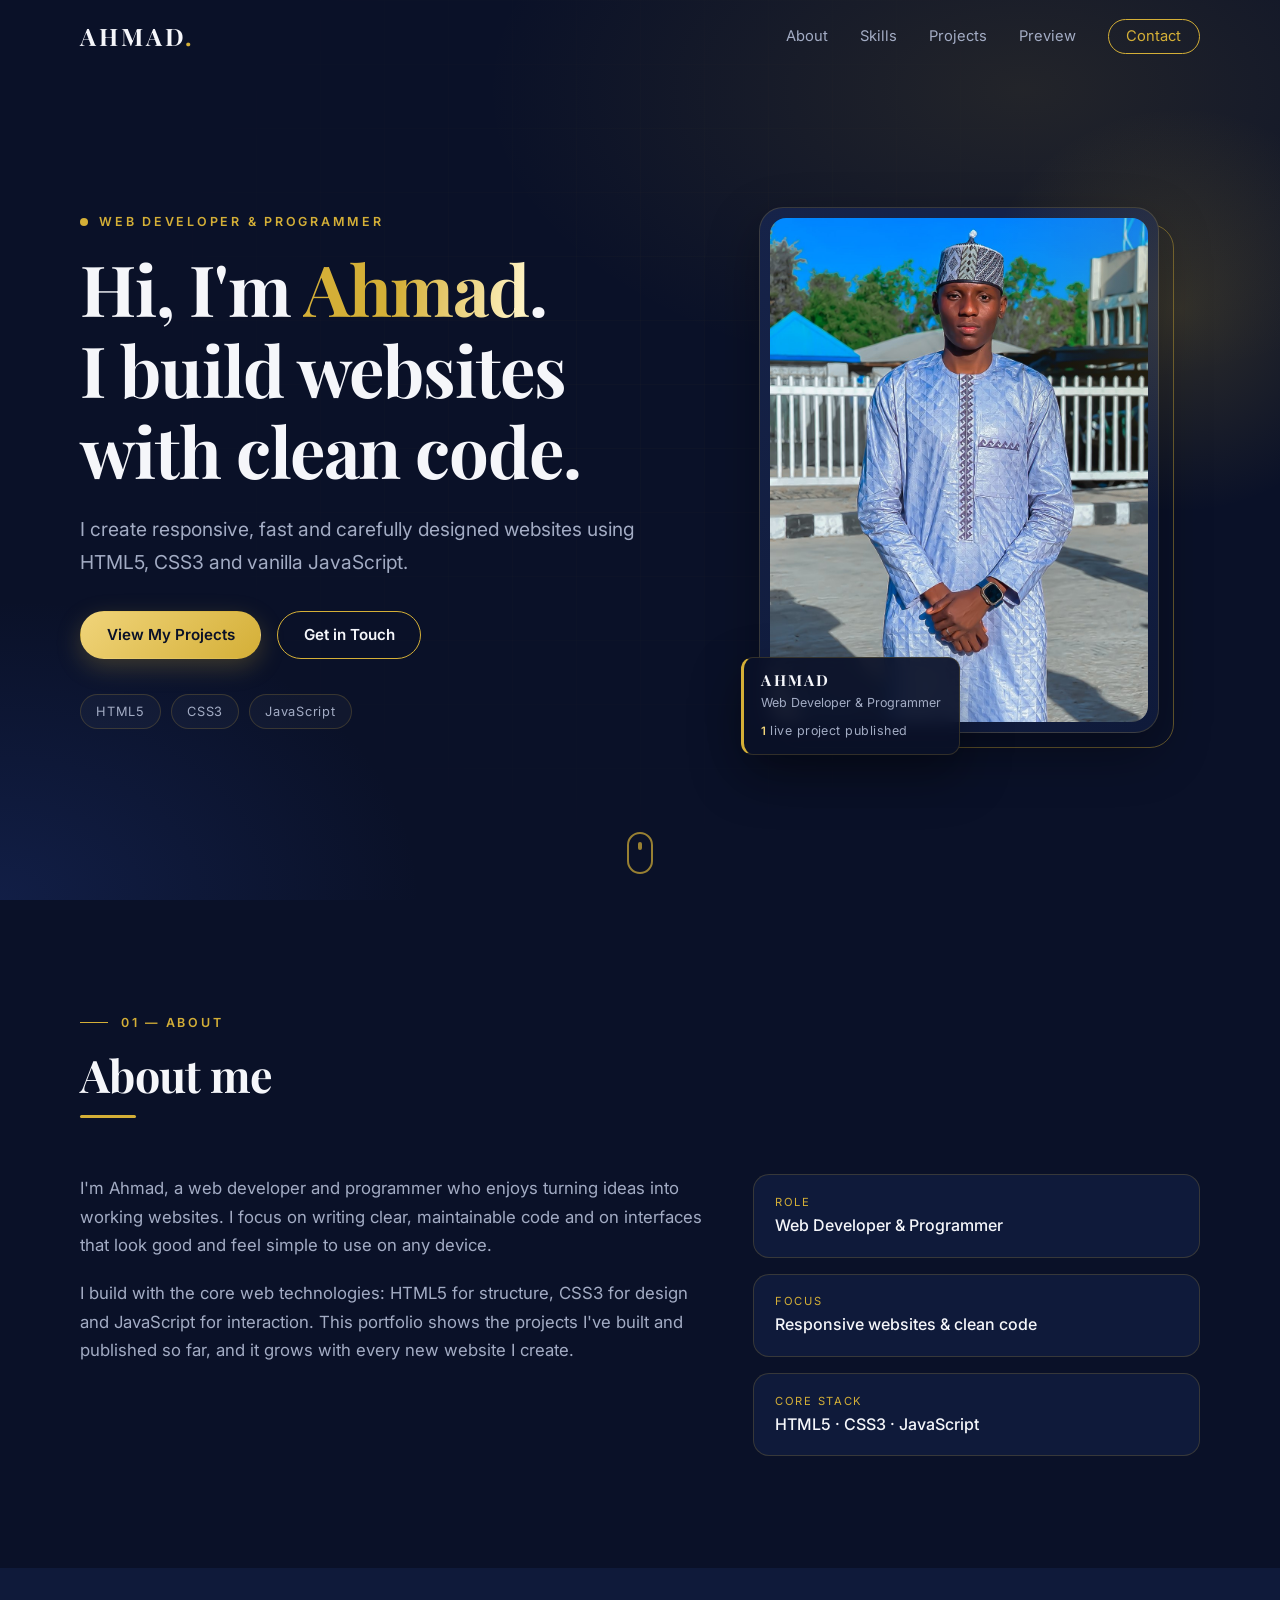
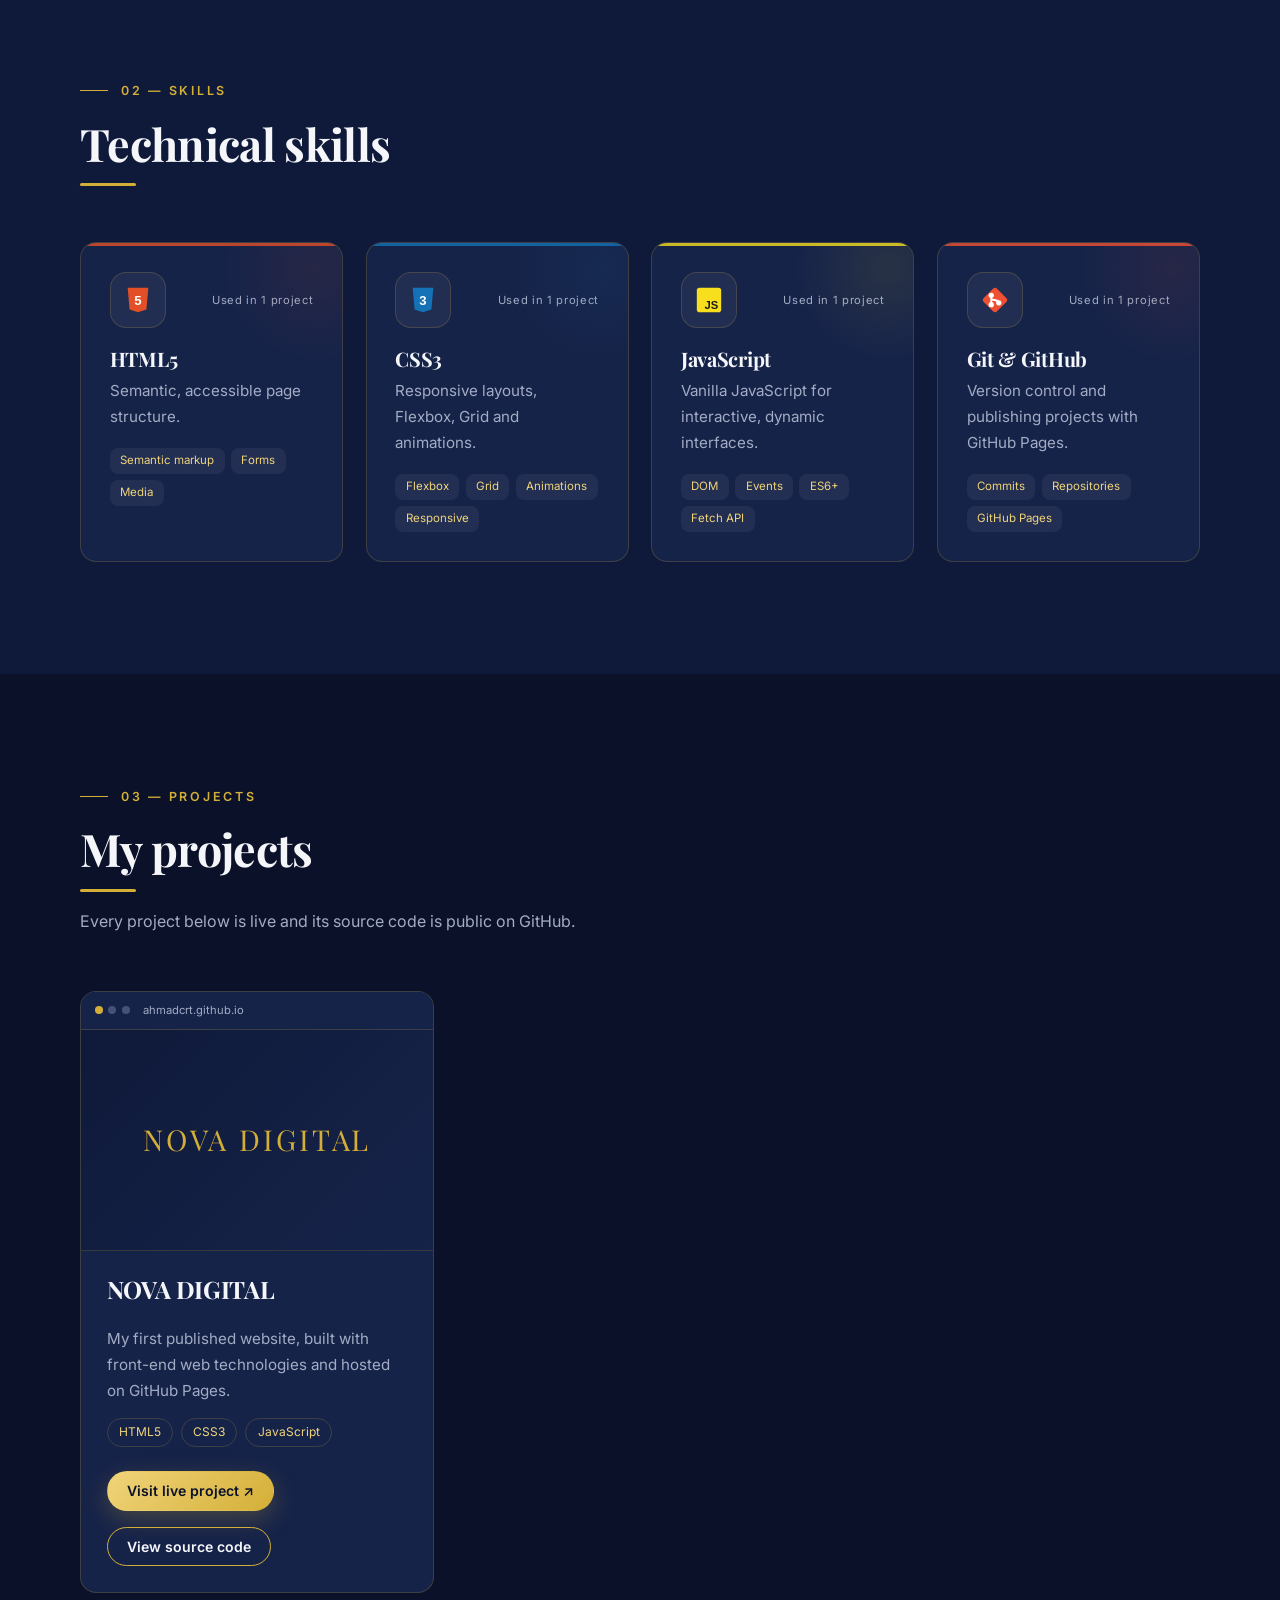
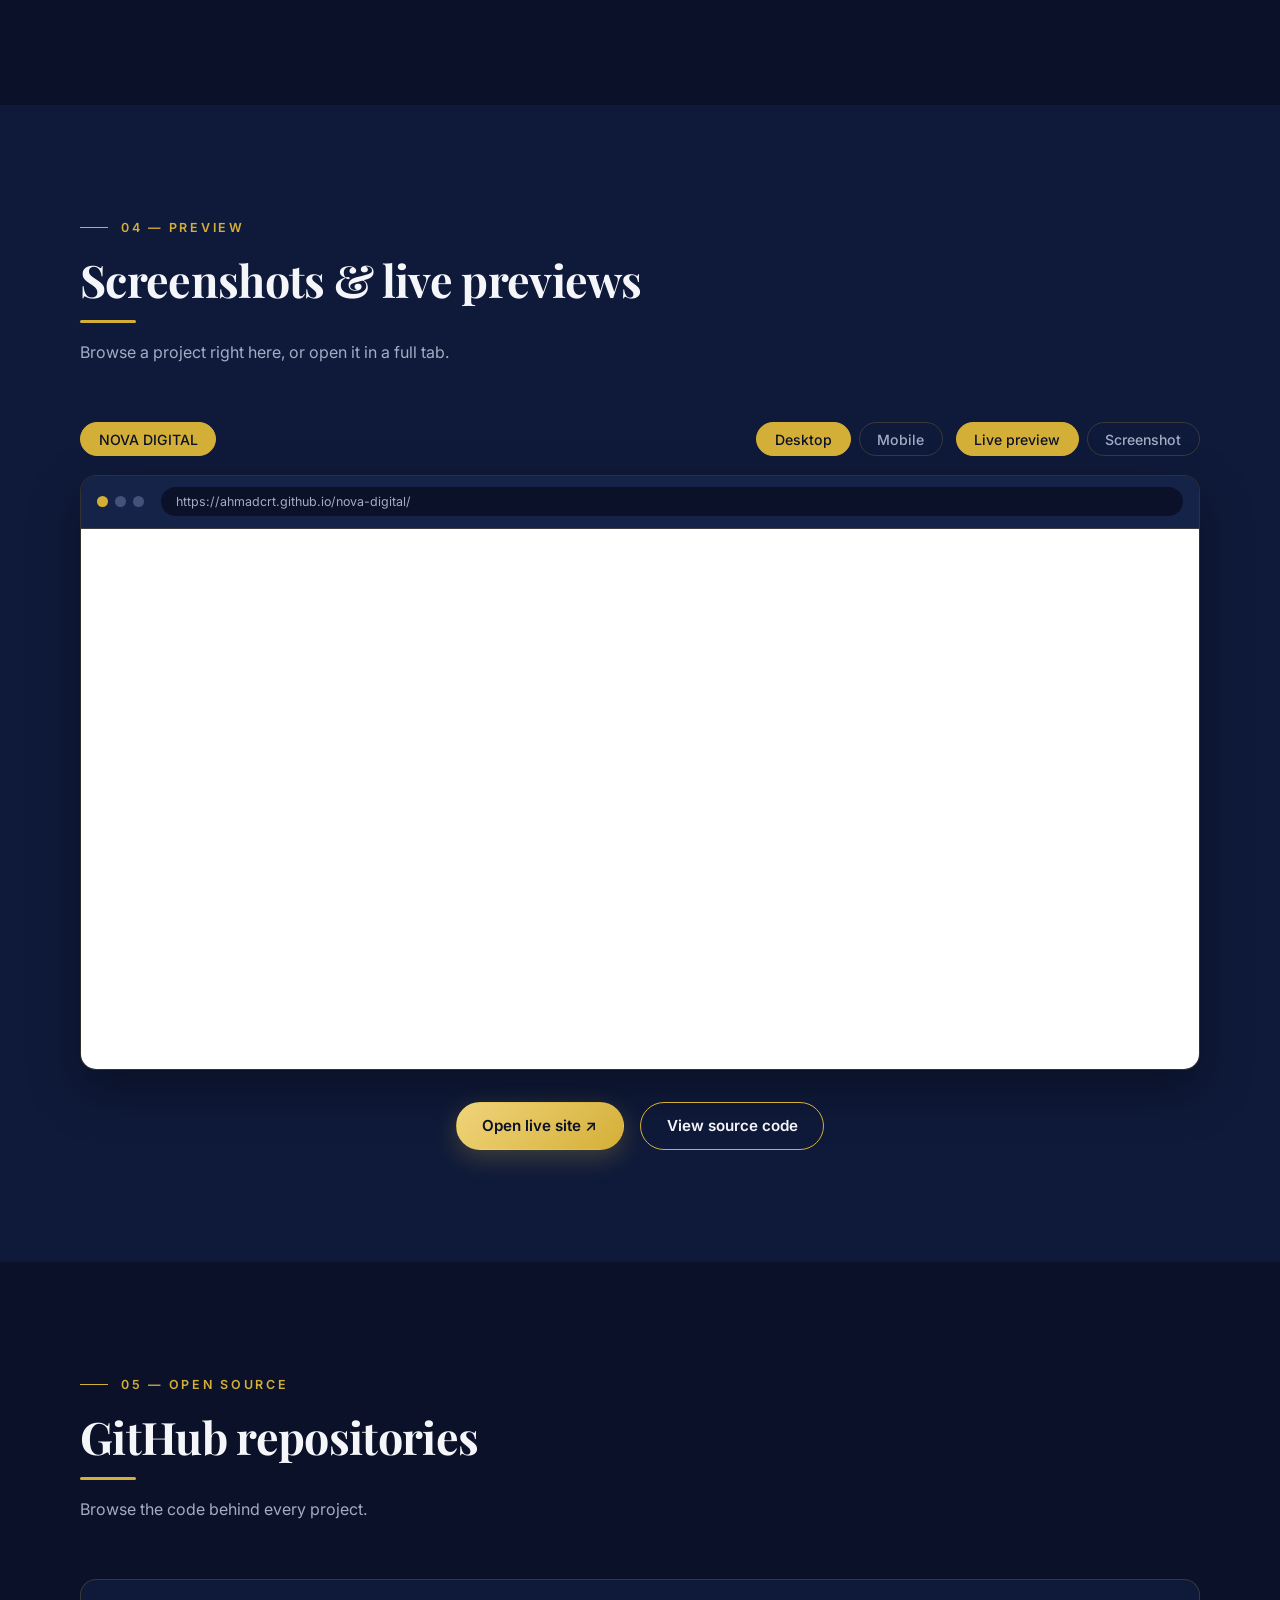
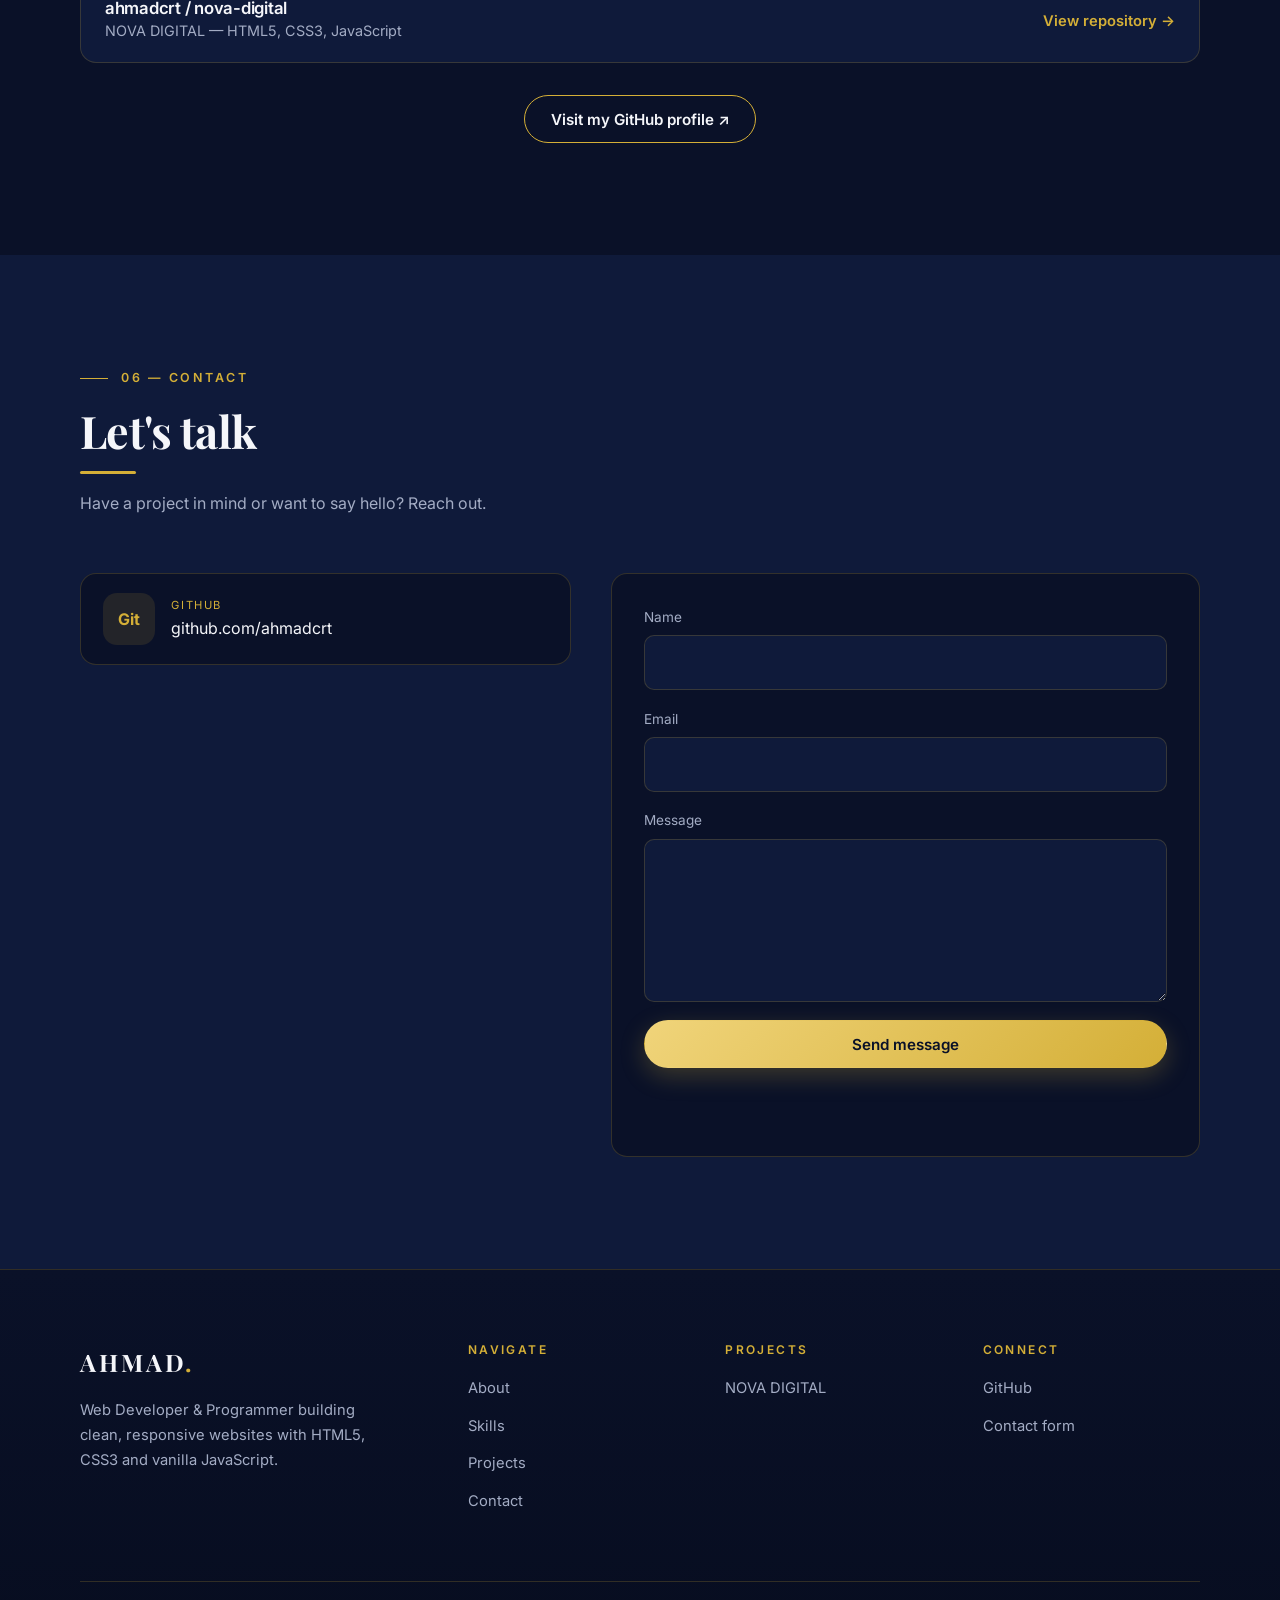
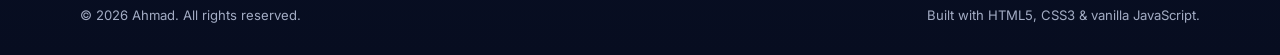
==== commit 9f096a8e: "Add files via upload" ====
--- a/index.html
+++ b/index.html
@@ -49,7 +49,7 @@
         </div>
         <figure class="hero-visual reveal">
           <div class="photo-frame">
-            <img src="assets/images/ahmad.jpg" alt="Portrait of Ahmad, web developer and programmer" width="1000" height="1333" fetchpriority="high" decoding="async">
+            <img src="ahmad.jpg" alt="Portrait of Ahmad, web developer and programmer" width="1000" height="1333" fetchpriority="high" decoding="async" onerror="this.parentElement.classList.add('no-img')">
           </div>
           <figcaption class="photo-caption">
             <strong>AHMAD</strong>
--- a/style.css
+++ b/style.css
@@ -297,3 +297,7 @@
   .footer-bottom{flex-direction:column}
   .project .btn{flex:1 1 100%}
 }
+
+/* Photo fallback (if ahmad.jpg is missing) */
+.photo-frame.no-img img{display:none}
+.photo-frame.no-img::after{content:"A";display:grid;place-items:center;aspect-ratio:3/4;border-radius:16px;background:linear-gradient(160deg,var(--navy-3),var(--navy-2));color:var(--gold);font:700 6rem var(--head)}
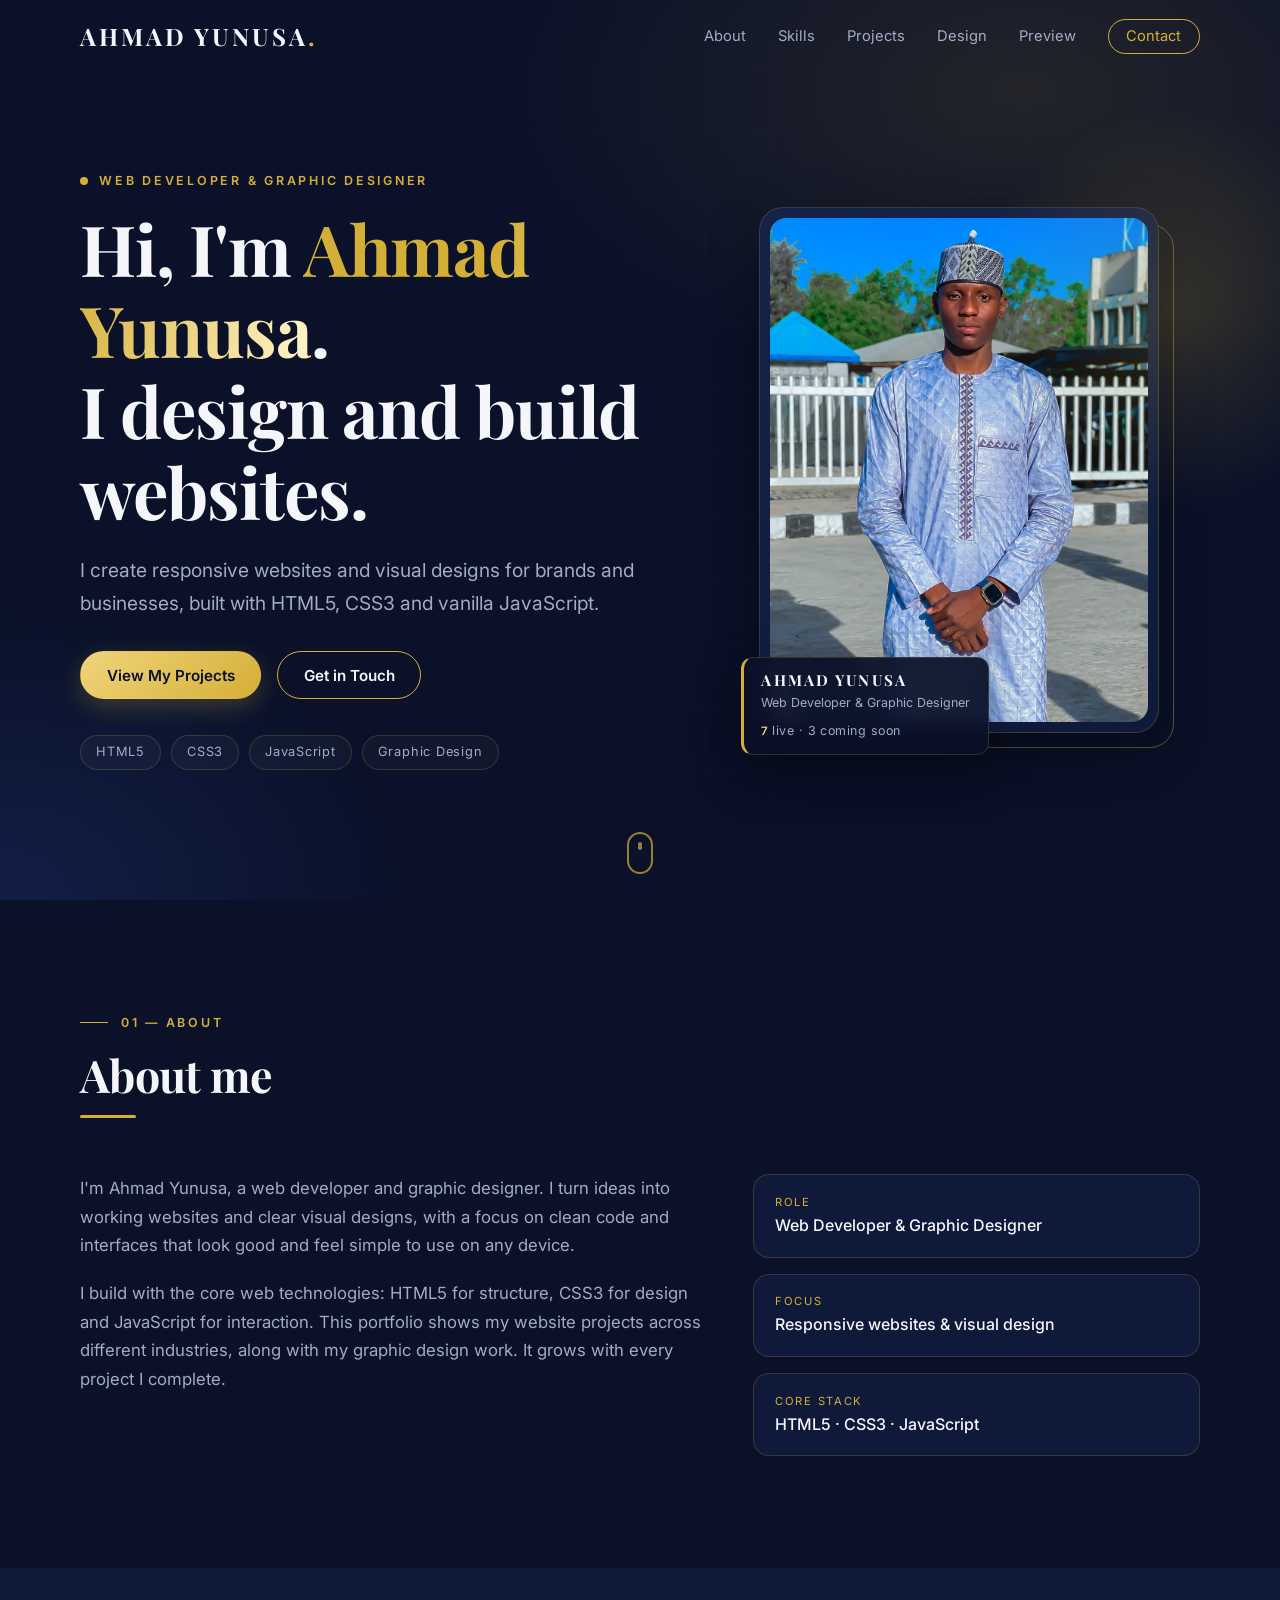
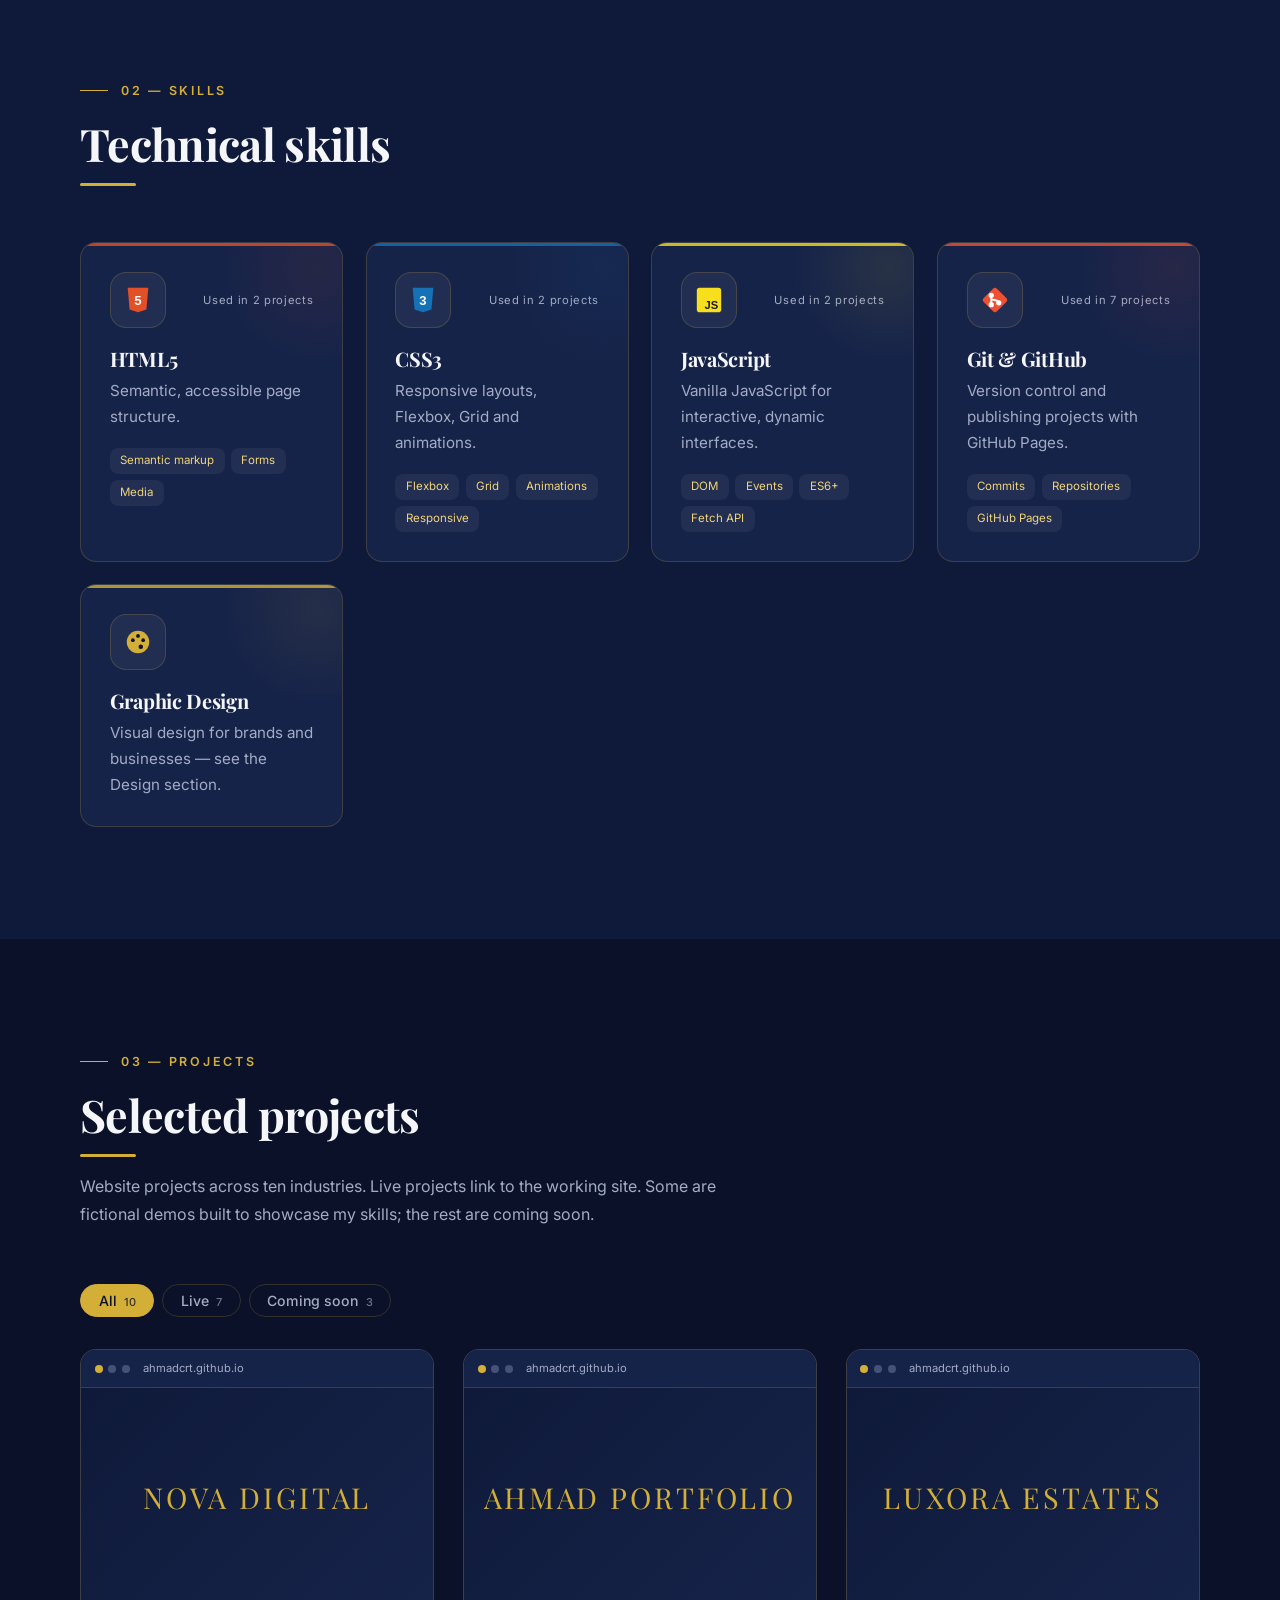
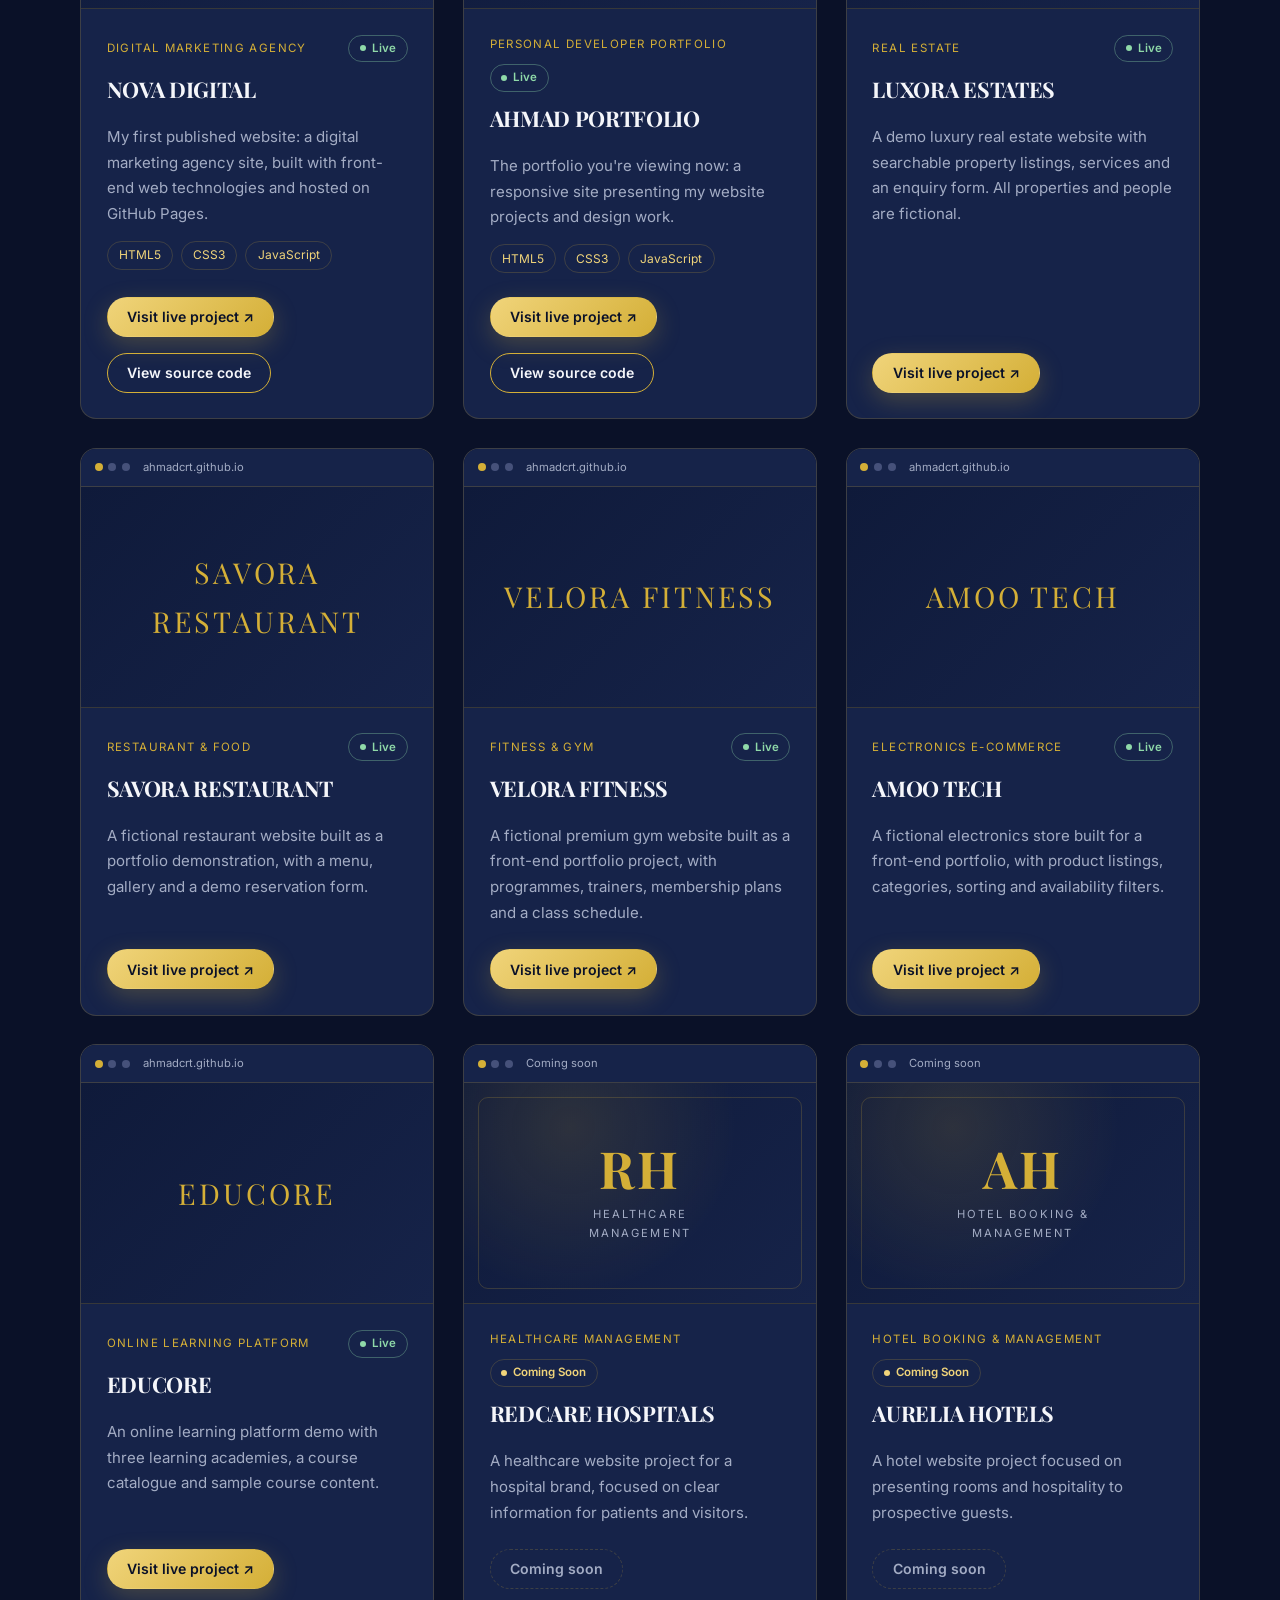
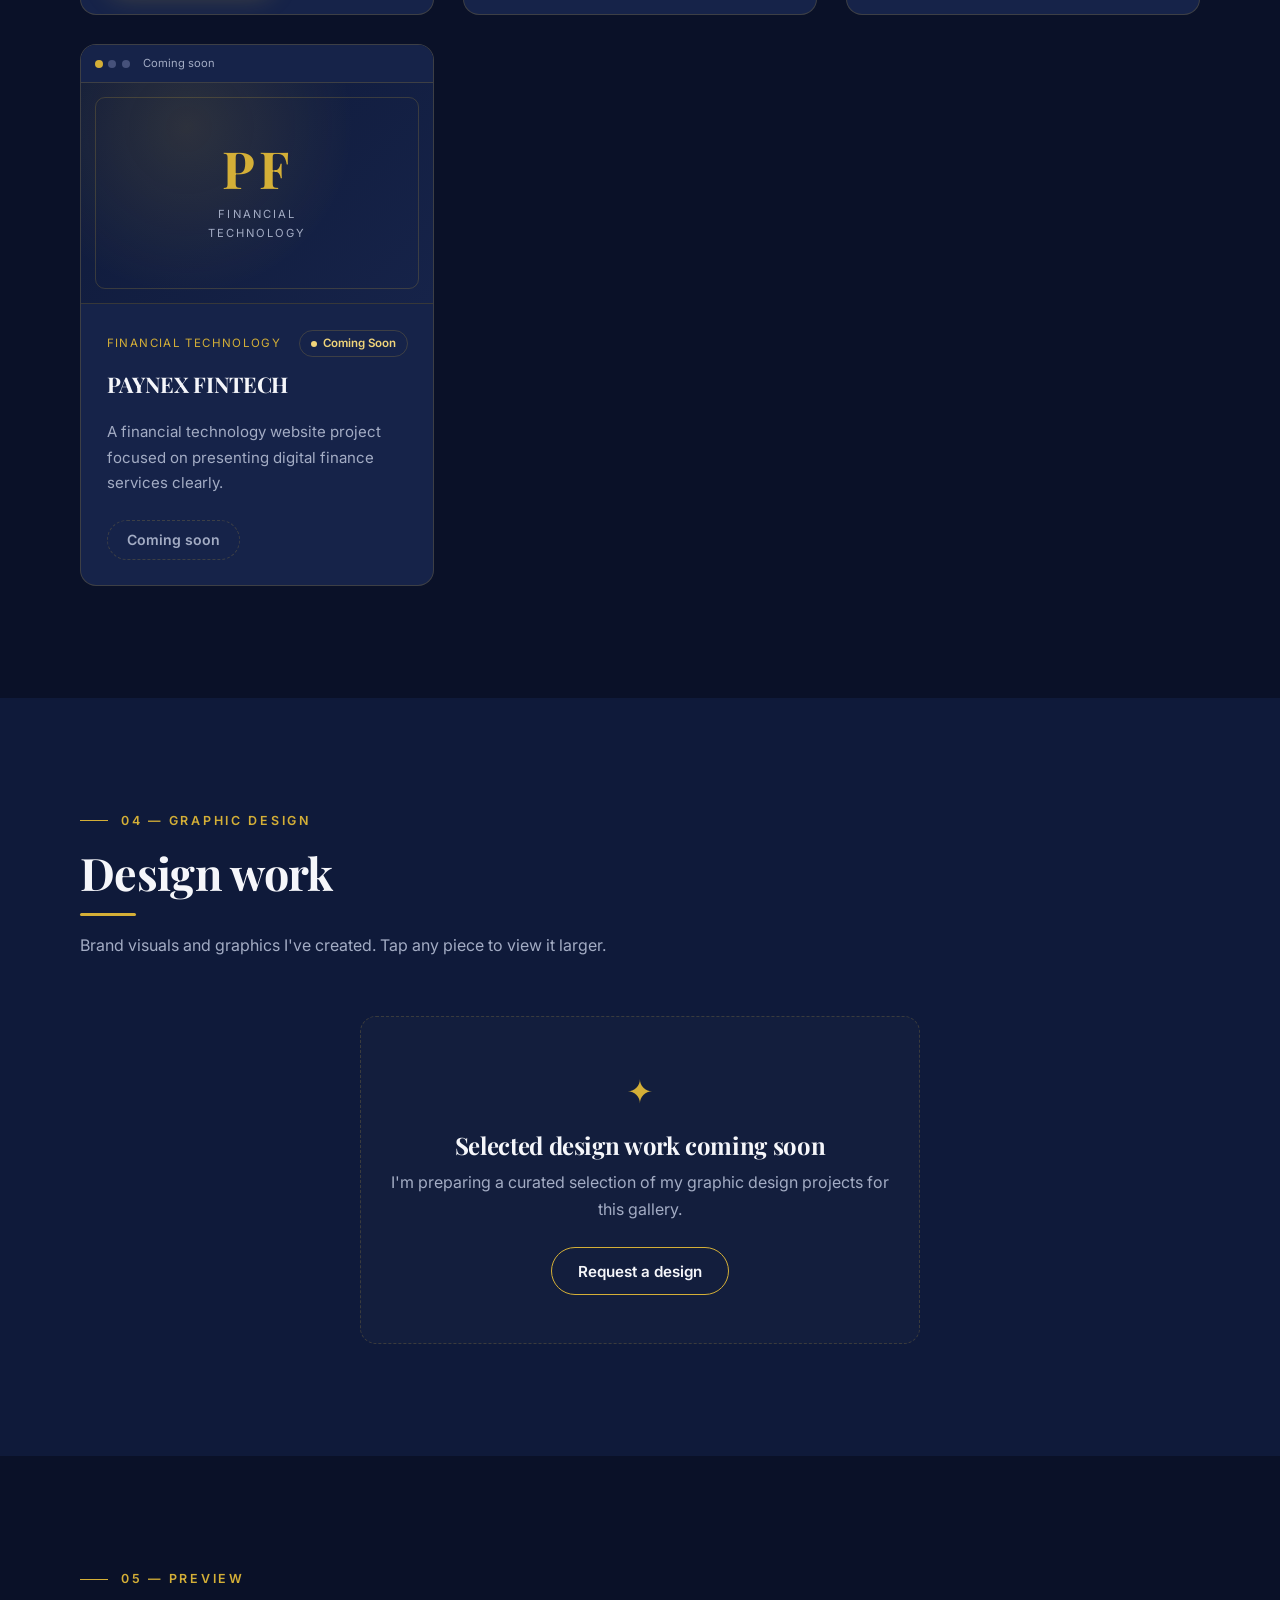
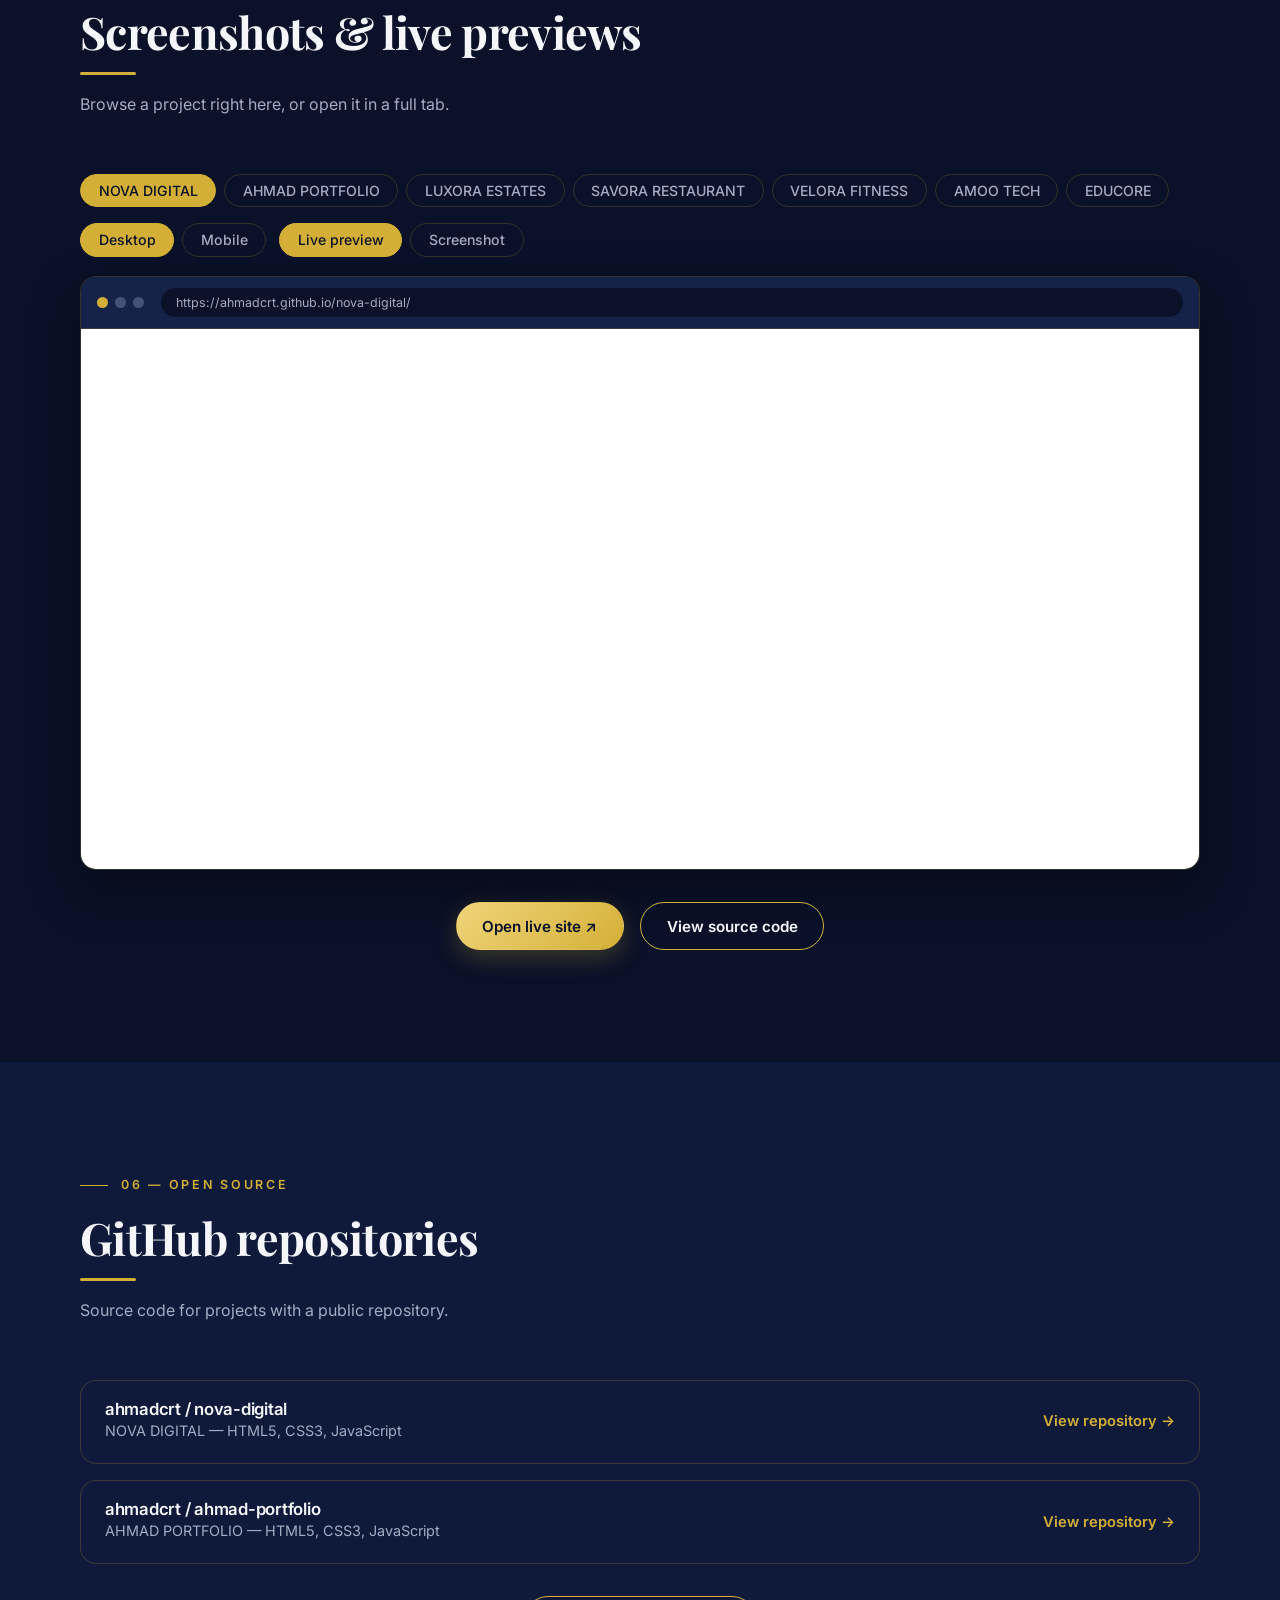
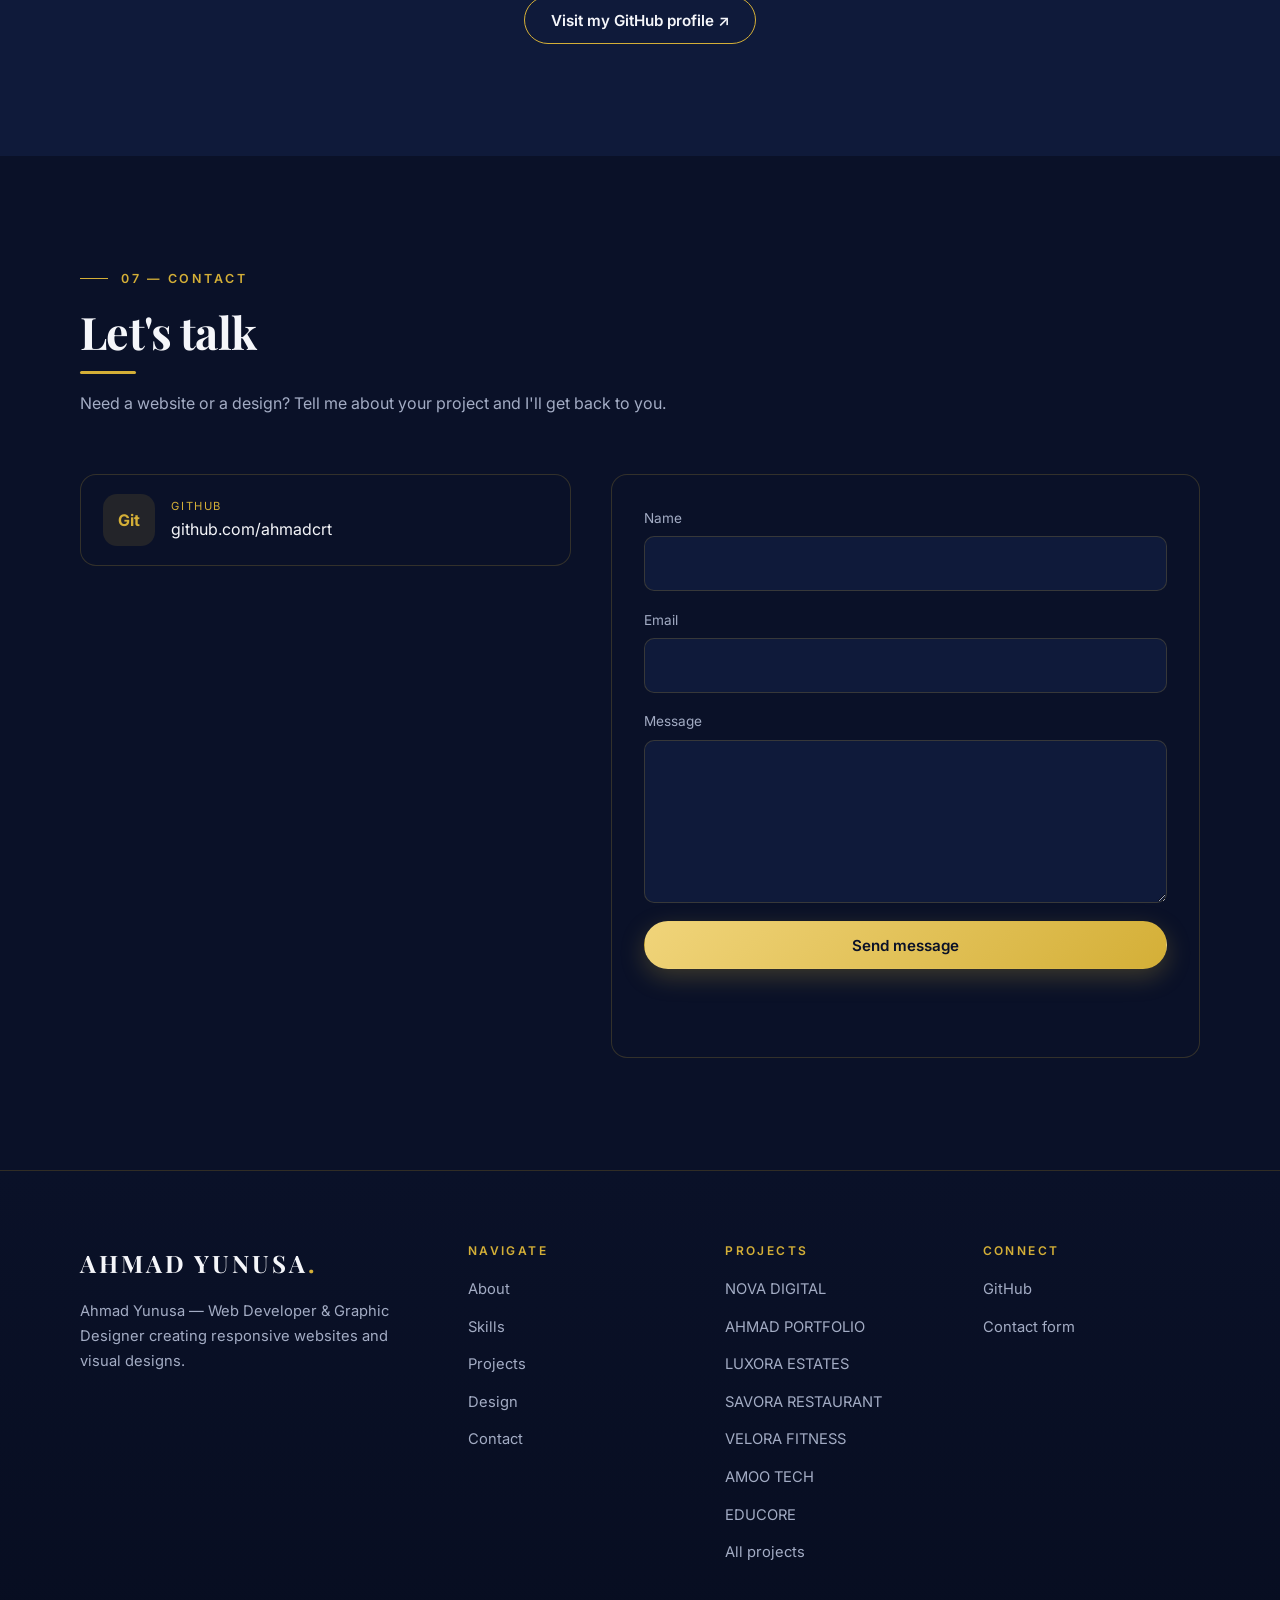
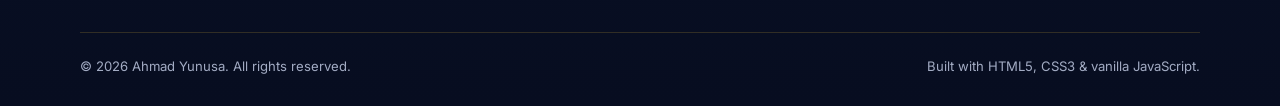
==== commit 97646e41: "Add files via upload" ====
--- a/index.html
+++ b/index.html
@@ -3,8 +3,8 @@
 <head>
   <meta charset="UTF-8">
   <meta name="viewport" content="width=device-width, initial-scale=1">
-  <title>AHMAD — Web Developer & Programmer</title>
-  <meta name="description" content="Portfolio of Ahmad, a web developer and programmer building websites with HTML5, CSS3 and JavaScript.">
+  <title>AHMAD YUNUSA — Web Developer & Graphic Designer</title>
+  <meta name="description" content="Portfolio of Ahmad Yunusa, web developer and graphic designer. Websites and visual design for clients locally and internationally.">
   <meta name="theme-color" content="#0a1128">
   <link rel="icon" href="data:image/svg+xml,%3Csvg xmlns='http://www.w3.org/2000/svg' viewBox='0 0 100 100'%3E%3Crect width='100' height='100' rx='22' fill='%230a1128'/%3E%3Ctext x='50' y='68' font-size='56' font-family='Georgia' font-weight='700' text-anchor='middle' fill='%23d4af37'%3EA%3C/text%3E%3C/svg%3E">
   <link rel="preconnect" href="https://fonts.googleapis.com">
@@ -18,7 +18,7 @@
 
   <header class="header" id="header">
     <nav class="nav container" aria-label="Main">
-      <a href="#home" class="logo">AHMAD<span>.</span></a>
+      <a href="#home" class="logo">AHMAD YUNUSA<span>.</span></a>
       <button class="nav-toggle" id="navToggle" aria-label="Toggle menu" aria-expanded="false" aria-controls="navMenu">
         <span></span><span></span><span></span>
       </button>
@@ -26,6 +26,7 @@
         <li><a href="#about">About</a></li>
         <li><a href="#skills">Skills</a></li>
         <li><a href="#projects">Projects</a></li>
+        <li><a href="#design">Design</a></li>
         <li><a href="#preview">Preview</a></li>
         <li><a href="#contact" class="nav-cta">Contact</a></li>
       </ul>
@@ -36,24 +37,24 @@
     <section class="hero" id="home">
       <div class="container hero-grid">
         <div class="hero-inner">
-          <p class="eyebrow reveal"><span class="pulse" aria-hidden="true"></span>Web Developer &amp; Programmer</p>
-          <h1 class="reveal">Hi, I'm <span class="shimmer">Ahmad</span>.<br>I build websites with clean code.</h1>
-          <p class="lead reveal">I create responsive, fast and carefully designed websites using HTML5, CSS3 and vanilla JavaScript.</p>
+          <p class="eyebrow reveal"><span class="pulse" aria-hidden="true"></span>Web Developer &amp; Graphic Designer</p>
+          <h1 class="reveal">Hi, I'm <span class="shimmer">Ahmad Yunusa</span>.<br>I design and build websites.</h1>
+          <p class="lead reveal">I create responsive websites and visual designs for brands and businesses, built with HTML5, CSS3 and vanilla JavaScript.</p>
           <div class="btn-row reveal">
             <a href="#projects" class="btn btn-gold">View My Projects</a>
             <a href="#contact" class="btn btn-outline">Get in Touch</a>
           </div>
           <ul class="hero-chips reveal" aria-label="Core technologies">
-            <li>HTML5</li><li>CSS3</li><li>JavaScript</li>
+            <li>HTML5</li><li>CSS3</li><li>JavaScript</li><li>Graphic Design</li>
           </ul>
         </div>
         <figure class="hero-visual reveal">
           <div class="photo-frame">
-            <img src="ahmad.jpg" alt="Portrait of Ahmad, web developer and programmer" width="1000" height="1333" fetchpriority="high" decoding="async" onerror="this.parentElement.classList.add('no-img')">
+            <img src="ahmad.jpg" alt="Portrait of Ahmad Yunusa, web developer and graphic designer" width="1000" height="1333" fetchpriority="high" decoding="async" onerror="this.parentElement.classList.add('no-img')">
           </div>
           <figcaption class="photo-caption">
-            <strong>AHMAD</strong>
-            <span>Web Developer &amp; Programmer</span>
+            <strong>AHMAD YUNUSA</strong>
+            <span>Web Developer &amp; Graphic Designer</span>
             <small><b id="codeProjects">1</b> <span id="codeProjectsLabel">live project published</span></small>
           </figcaption>
         </figure>
@@ -69,8 +70,8 @@
         </header>
         <div class="about-grid">
           <div class="about-text reveal">
-            <p>I'm Ahmad, a web developer and programmer who enjoys turning ideas into working websites. I focus on writing clear, maintainable code and on interfaces that look good and feel simple to use on any device.</p>
-            <p>I build with the core web technologies: HTML5 for structure, CSS3 for design and JavaScript for interaction. This portfolio shows the projects I've built and published so far, and it grows with every new website I create.</p>
+            <p>I'm Ahmad Yunusa, a web developer and graphic designer. I turn ideas into working websites and clear visual designs, with a focus on clean code and interfaces that look good and feel simple to use on any device.</p>
+            <p>I build with the core web technologies: HTML5 for structure, CSS3 for design and JavaScript for interaction. This portfolio shows my website projects across different industries, along with my graphic design work. It grows with every project I complete.</p>
           </div>
           <ul class="facts reveal" id="facts"></ul>
         </div>
@@ -91,17 +92,36 @@
       <div class="container">
         <header class="section-head reveal">
           <p class="eyebrow">03 — Projects</p>
-          <h2>My projects</h2>
-          <p class="sub">Every project below is live and its source code is public on GitHub.</p>
-        </header>
+          <h2>Selected projects</h2>
+          <p class="sub">Website projects across ten industries. Live projects link to the working site. Some are fictional demos built to showcase my skills; the rest are coming soon.</p>
+        </header>
+        <div class="tabs filters reveal" id="projectFilters" role="group" aria-label="Filter projects"></div>
         <div class="projects-grid" id="projectsGrid"></div>
       </div>
     </section>
 
-    <section class="section alt" id="preview">
-      <div class="container">
-        <header class="section-head reveal">
-          <p class="eyebrow">04 — Preview</p>
+    <section class="section alt" id="design">
+      <div class="container">
+        <header class="section-head reveal">
+          <p class="eyebrow">04 — Graphic design</p>
+          <h2>Design work</h2>
+          <p class="sub">Brand visuals and graphics I've created. Tap any piece to view it larger.</p>
+        </header>
+        <div class="tabs filters reveal" id="designFilters" role="group" aria-label="Filter design work" hidden></div>
+        <div class="gallery" id="designGallery"></div>
+        <div class="design-empty reveal" id="designEmpty" hidden>
+          <div class="design-empty-icon" aria-hidden="true">✦</div>
+          <h3>Selected design work coming soon</h3>
+          <p>I'm preparing a curated selection of my graphic design projects for this gallery.</p>
+          <a class="btn btn-outline" href="#contact">Request a design</a>
+        </div>
+      </div>
+    </section>
+
+    <section class="section" id="preview">
+      <div class="container">
+        <header class="section-head reveal">
+          <p class="eyebrow">05 — Preview</p>
           <h2>Screenshots &amp; live previews</h2>
           <p class="sub">Browse a project right here, or open it in a full tab.</p>
         </header>
@@ -134,12 +154,12 @@
       </div>
     </section>
 
-    <section class="section" id="github">
-      <div class="container">
-        <header class="section-head reveal">
-          <p class="eyebrow">05 — Open source</p>
+    <section class="section alt" id="github">
+      <div class="container">
+        <header class="section-head reveal">
+          <p class="eyebrow">06 — Open source</p>
           <h2>GitHub repositories</h2>
-          <p class="sub">Browse the code behind every project.</p>
+          <p class="sub">Source code for projects with a public repository.</p>
         </header>
         <div class="repo-list reveal" id="repoList"></div>
         <div class="btn-row center reveal">
@@ -148,12 +168,12 @@
       </div>
     </section>
 
-    <section class="section alt" id="contact">
-      <div class="container">
-        <header class="section-head reveal">
-          <p class="eyebrow">06 — Contact</p>
+    <section class="section" id="contact">
+      <div class="container">
+        <header class="section-head reveal">
+          <p class="eyebrow">07 — Contact</p>
           <h2>Let's talk</h2>
-          <p class="sub">Have a project in mind or want to say hello? Reach out.</p>
+          <p class="sub">Need a website or a design? Tell me about your project and I'll get back to you.</p>
         </header>
         <div class="contact-grid">
           <div class="contact-cards reveal" id="contactCards"></div>
@@ -183,11 +203,21 @@
     </div>
   </dialog>
 
+  <dialog class="modal lightbox" id="lightbox" aria-label="Design preview">
+    <button class="modal-x lb-close" id="lbClose" aria-label="Close">&times;</button>
+    <figure class="lb-fig">
+      <img id="lbImg" alt="">
+      <figcaption><strong id="lbTitle"></strong><span id="lbCat"></span></figcaption>
+    </figure>
+    <button class="lb-nav lb-prev" id="lbPrev" aria-label="Previous">‹</button>
+    <button class="lb-nav lb-next" id="lbNext" aria-label="Next">›</button>
+  </dialog>
+
   <footer class="footer">
     <div class="container footer-grid">
       <div class="footer-brand">
-        <a href="#home" class="logo">AHMAD<span>.</span></a>
-        <p>Web Developer &amp; Programmer building clean, responsive websites with HTML5, CSS3 and vanilla JavaScript.</p>
+        <a href="#home" class="logo">AHMAD YUNUSA<span>.</span></a>
+        <p>Ahmad Yunusa — Web Developer &amp; Graphic Designer creating responsive websites and visual designs.</p>
       </div>
       <nav aria-label="Footer navigation">
         <h4>Navigate</h4>
@@ -195,6 +225,7 @@
           <li><a href="#about">About</a></li>
           <li><a href="#skills">Skills</a></li>
           <li><a href="#projects">Projects</a></li>
+          <li><a href="#design">Design</a></li>
           <li><a href="#contact">Contact</a></li>
         </ul>
       </nav>
@@ -208,7 +239,7 @@
       </nav>
     </div>
     <div class="container footer-bottom">
-      <p>© <span id="year"></span> Ahmad. All rights reserved.</p>
+      <p>© <span id="year"></span> Ahmad Yunusa. All rights reserved.</p>
       <p>Built with HTML5, CSS3 &amp; vanilla JavaScript.</p>
     </div>
     <a href="#home" class="to-top" id="toTop" aria-label="Back to top">↑</a>
--- a/style.css
+++ b/style.css
@@ -301,3 +301,71 @@
 /* Photo fallback (if ahmad.jpg is missing) */
 .photo-frame.no-img img{display:none}
 .photo-frame.no-img::after{content:"A";display:grid;place-items:center;aspect-ratio:3/4;border-radius:16px;background:linear-gradient(160deg,var(--navy-3),var(--navy-2));color:var(--gold);font:700 6rem var(--head)}
+
+/* ===== Portfolio upgrade: projects, design, identity ===== */
+.logo{white-space:nowrap}
+.filters{margin-bottom:2rem}
+.filters .count{opacity:.65;font-size:.78em;margin-left:.2rem}
+.tab.active .count{opacity:.8}
+
+/* Project cards */
+.project[hidden],.g-item[hidden]{display:none!important}
+.meta{display:flex;align-items:center;justify-content:space-between;gap:.6rem;flex-wrap:wrap}
+.cat{font-size:.72rem;letter-spacing:.12em;text-transform:uppercase;color:var(--gold)}
+.status{display:inline-flex;align-items:center;gap:.4rem;font-size:.72rem;font-weight:600;padding:.2rem .65rem;border-radius:999px;border:1px solid var(--line);color:var(--muted)}
+.status::before{content:"";width:6px;height:6px;border-radius:50%;background:currentColor}
+.status.live{color:#8fd9a8;border-color:rgba(143,217,168,.35)}
+.status.soon{color:var(--gold-2)}
+.project-body h3{font-size:1.35rem}
+.project-body p{color:var(--muted);font-size:.94rem}
+.btn-ghost{border:1px dashed var(--line);color:var(--muted);cursor:default;background:transparent}
+.btn-ghost:hover{transform:none}
+.project.is-soon:hover{transform:translateY(-3px)}
+.cover{position:absolute;inset:0;display:grid;place-content:center;justify-items:center;gap:.7rem;text-align:center;padding:1rem;
+  background:radial-gradient(circle at 30% 20%,rgba(212,175,55,.14),transparent 55%),linear-gradient(135deg,var(--navy-2),var(--navy-3))}
+.cover::before{content:"";position:absolute;inset:14px;border:1px solid var(--line);border-radius:10px}
+.cover-mark{font:700 clamp(2.4rem,7vw,3.2rem)/1 var(--head);color:var(--gold);letter-spacing:.06em}
+.cover-note{font-size:.7rem;letter-spacing:.18em;text-transform:uppercase;color:var(--muted);max-width:80%}
+
+/* Graphic design gallery */
+.gallery{columns:3 260px;column-gap:1.2rem}
+.g-item{position:relative;display:block;width:100%;margin:0 0 1.2rem;padding:0;border:1px solid var(--line);border-radius:14px;overflow:hidden;background:var(--navy-3);cursor:zoom-in;break-inside:avoid;font:inherit;color:inherit;text-align:left;transition:border-color .3s,transform .3s,box-shadow .3s}
+.g-item:hover,.g-item:focus-visible{border-color:var(--gold);transform:translateY(-4px);box-shadow:var(--shadow)}
+.g-item img{display:block;width:100%;height:auto}
+.g-cap{position:absolute;inset:auto 0 0;display:grid;padding:2rem 1rem .9rem;background:linear-gradient(to top,rgba(10,17,40,.92),transparent);opacity:0;transition:opacity .3s}
+.g-item:hover .g-cap,.g-item:focus-visible .g-cap{opacity:1}
+@media (hover:none){.g-cap{opacity:1}}
+.g-cap strong{font-size:.95rem}
+.g-cap em{font-style:normal;font-size:.72rem;letter-spacing:.12em;text-transform:uppercase;color:var(--gold-2)}
+.design-empty{max-width:560px;margin:0 auto;text-align:center;padding:3rem 1.6rem;border:1px dashed var(--line);border-radius:var(--radius);background:rgba(255,255,255,.02)}
+.design-empty-icon{font-size:2rem;color:var(--gold);margin-bottom:.8rem}
+.design-empty h3{font-size:1.5rem;margin-bottom:.6rem}
+.design-empty p{color:var(--muted);margin-bottom:1.5rem}
+
+/* Lightbox */
+.lightbox{width:min(1100px,96vw);max-height:94vh;background:transparent;border:0;box-shadow:none;overflow:visible}
+.lightbox[open]{display:grid;place-items:center}
+.lb-fig{margin:0;display:grid;gap:.8rem;justify-items:center;max-width:100%}
+.lb-fig img{max-width:100%;max-height:80vh;width:auto;height:auto;border-radius:12px;border:1px solid var(--line);background:var(--navy-2)}
+.lb-fig figcaption{display:grid;text-align:center;gap:.1rem}
+.lb-fig figcaption span{color:var(--gold-2);font-size:.75rem;letter-spacing:.14em;text-transform:uppercase}
+.lb-close{position:fixed;top:max(1rem,env(safe-area-inset-top));right:1rem;background:rgba(10,17,40,.85)}
+.lb-nav{position:fixed;top:50%;transform:translateY(-50%);width:48px;height:48px;border-radius:50%;border:1px solid var(--line);background:rgba(10,17,40,.85);color:var(--white);font-size:1.8rem;line-height:1;cursor:pointer}
+.lb-nav:hover{background:rgba(212,175,55,.2)}
+.lb-prev{left:.8rem}.lb-next{right:.8rem}
+
+@media (max-width:860px){.logo{font-size:1.2rem;letter-spacing:.1em}}
+@media (max-width:600px){
+  .gallery{columns:2 140px;column-gap:.8rem}
+  .g-item{margin-bottom:.8rem;border-radius:10px}
+  .filters{flex-wrap:nowrap}
+  .lb-nav{top:auto;bottom:1rem;transform:none}
+  .project-body h3{font-size:1.25rem}
+}
+@media (max-width:380px){.logo{font-size:1.02rem;letter-spacing:.06em}}
+
+/* Keep many preview tabs inside the screen (swipe sideways instead of widening the page) */
+.preview-controls>*,.preview-controls .group{min-width:0;max-width:100%}
+@media (max-width:600px){
+  #projectTabs,#modeTabs{width:100%;overflow-x:auto}
+}
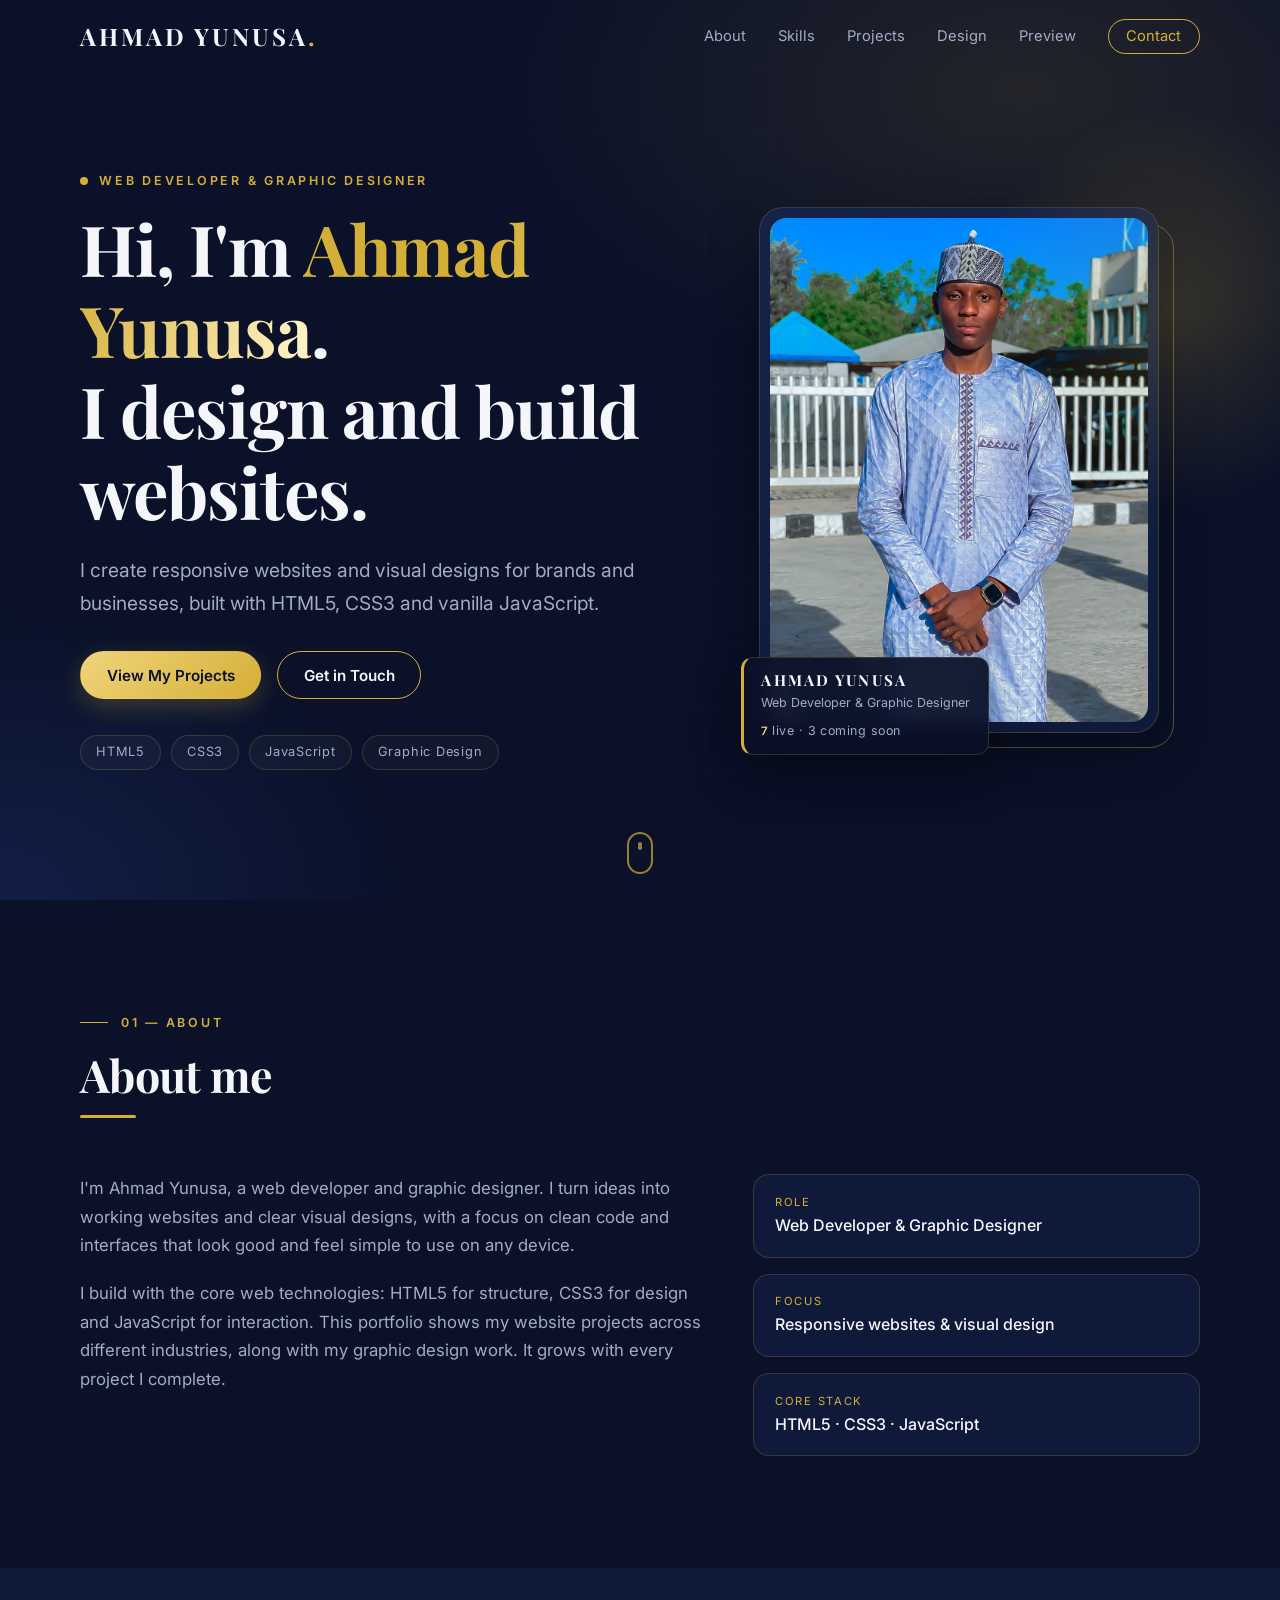
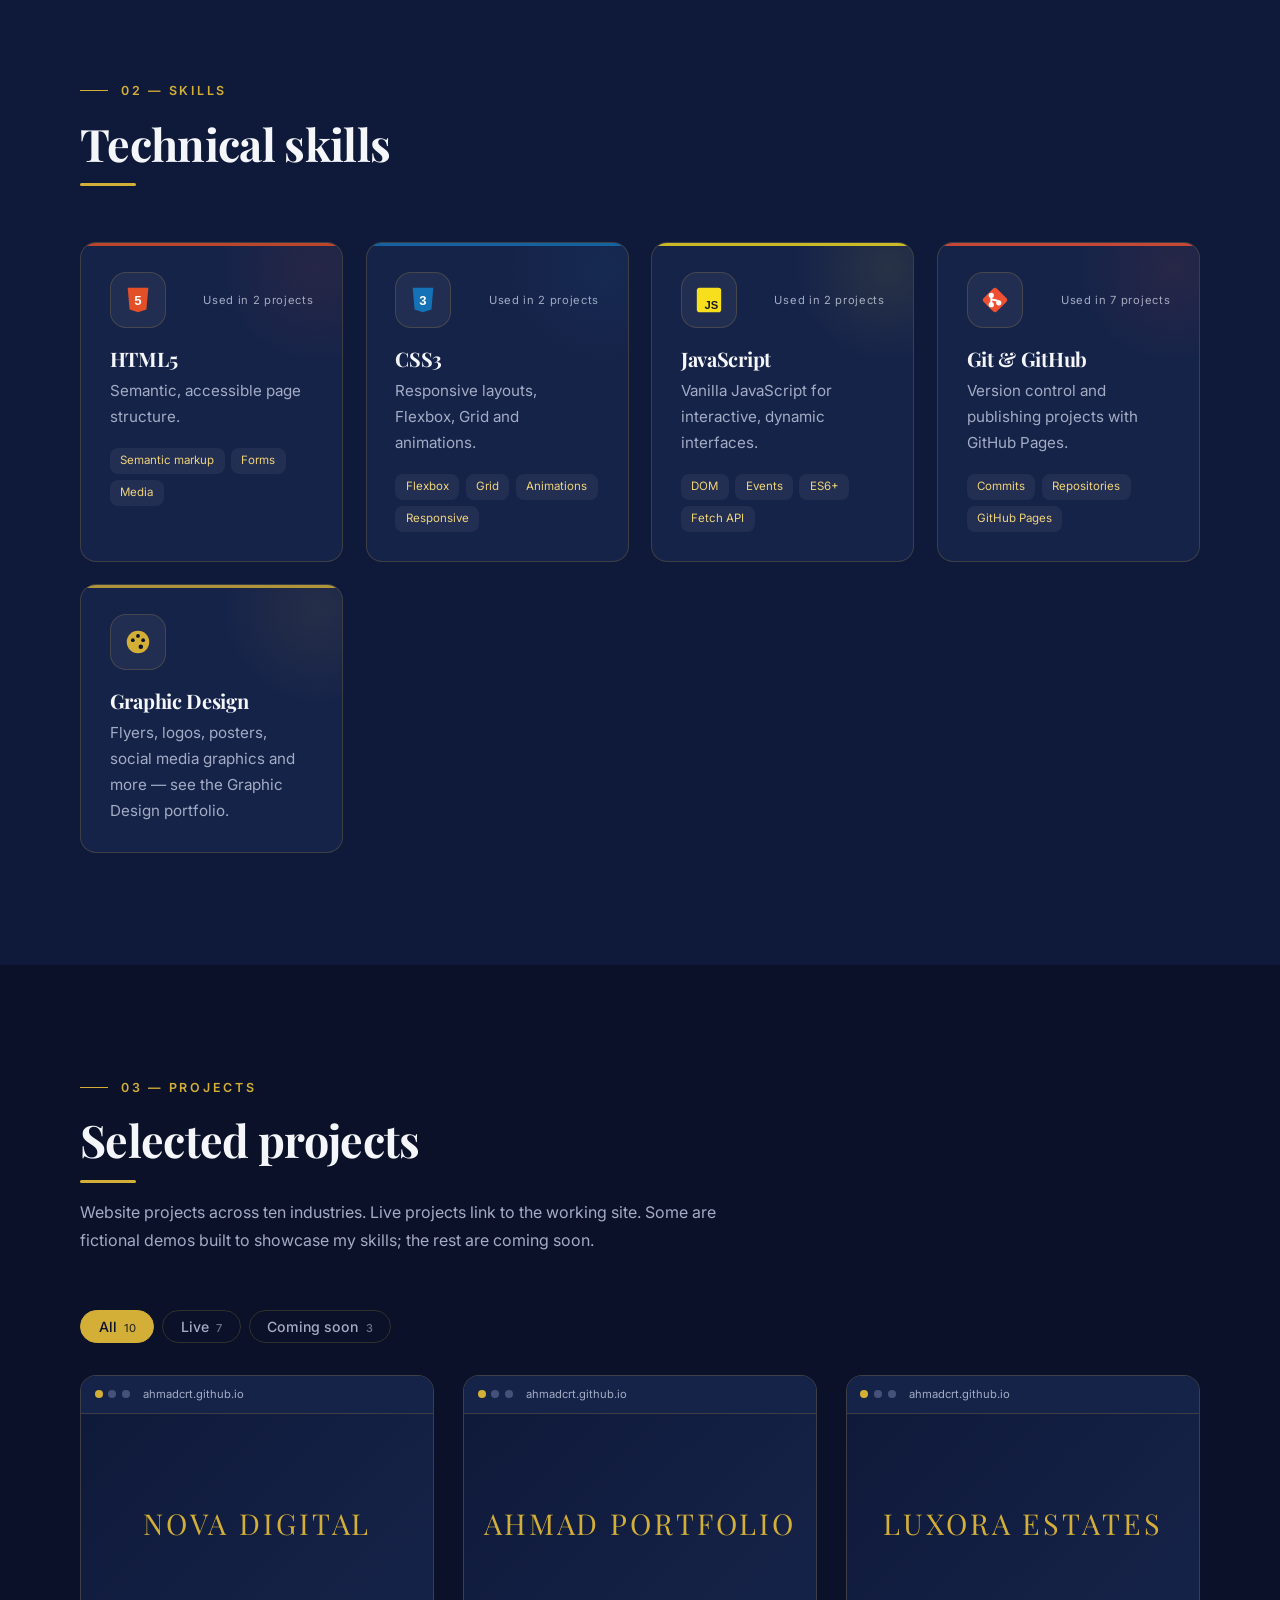
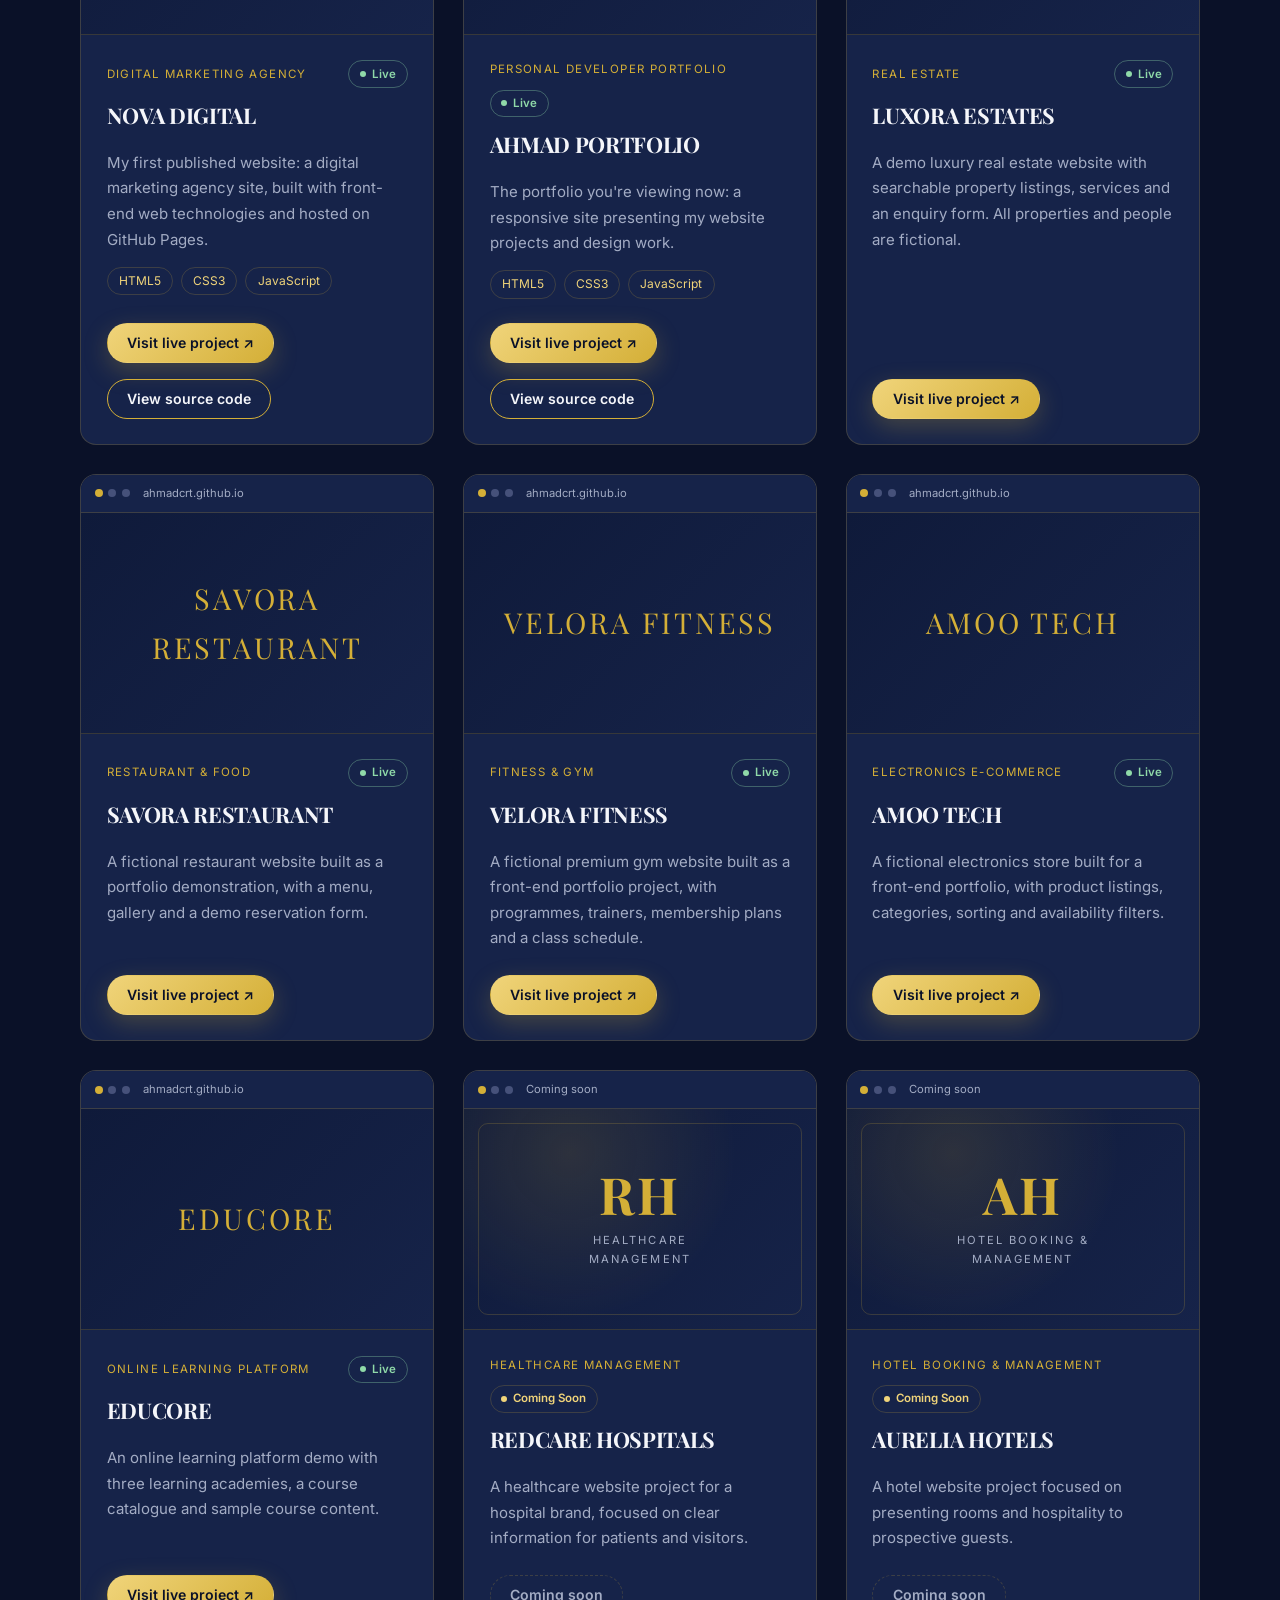
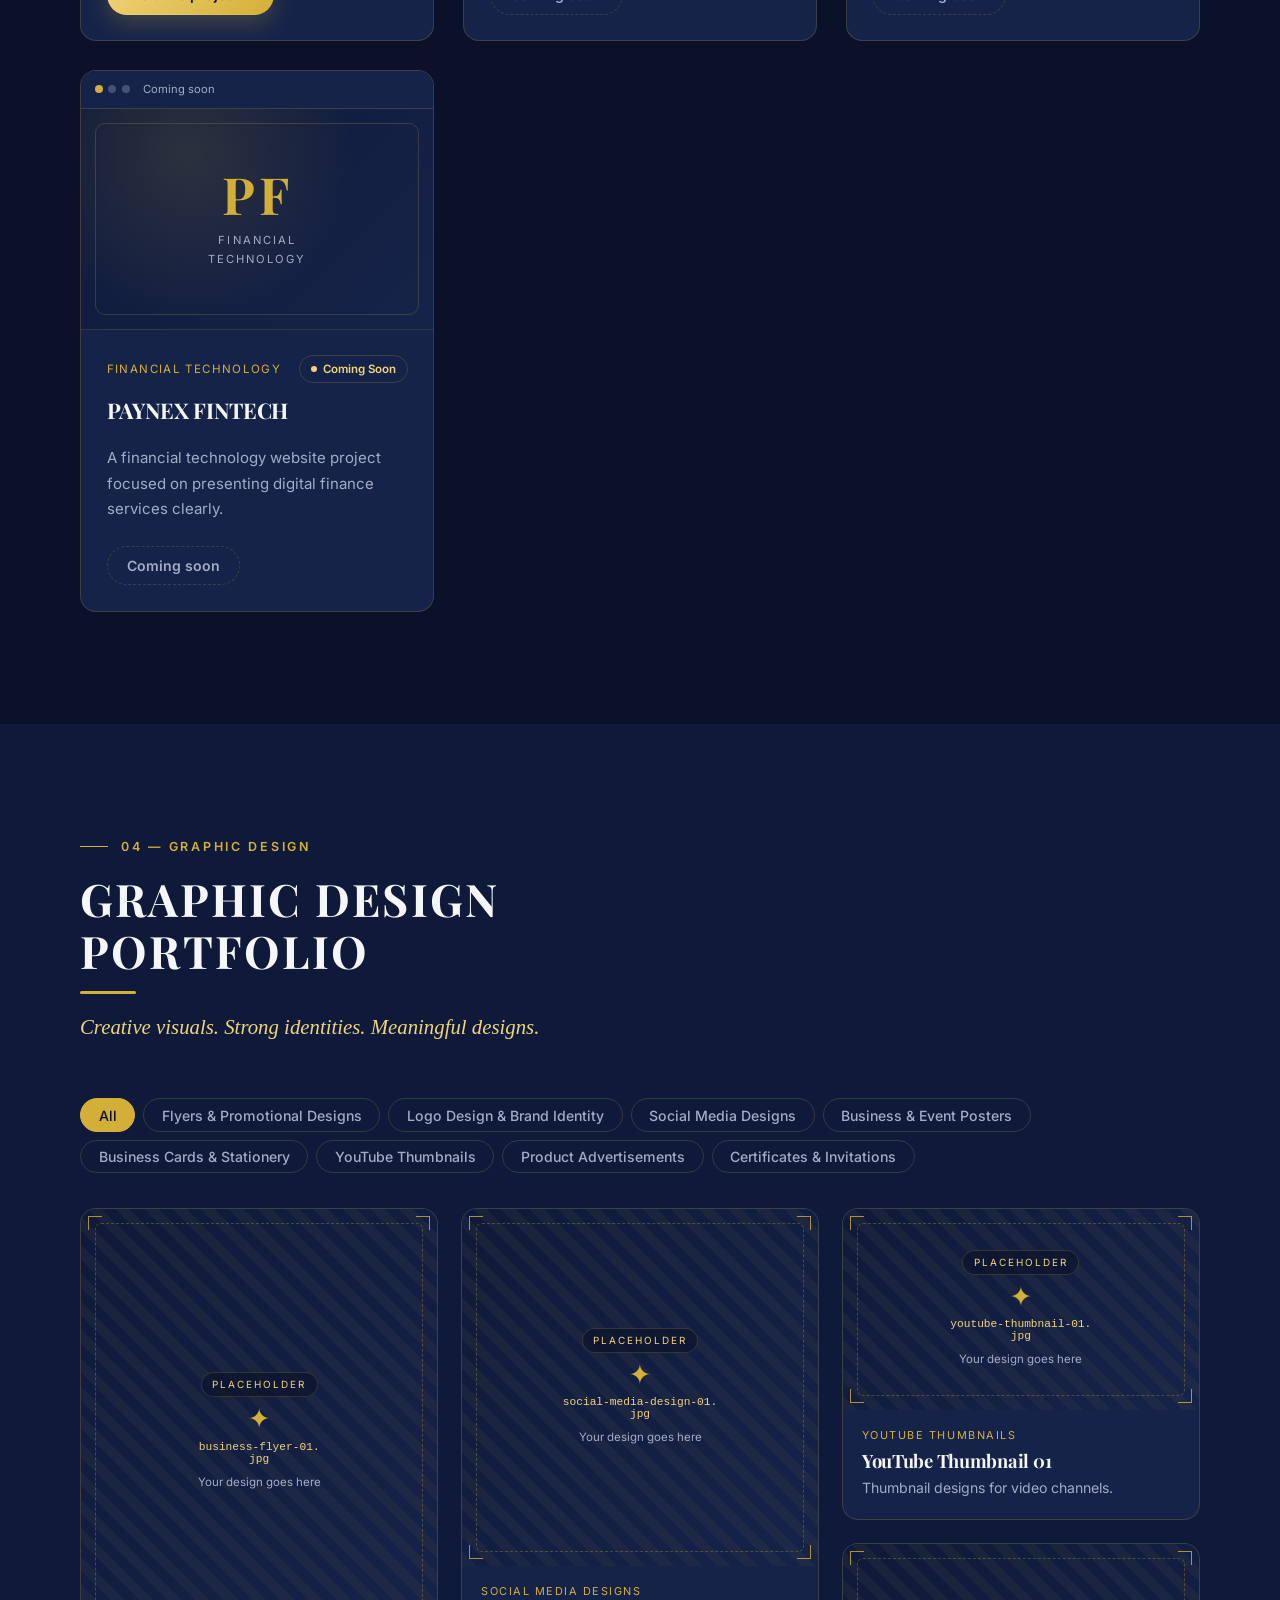
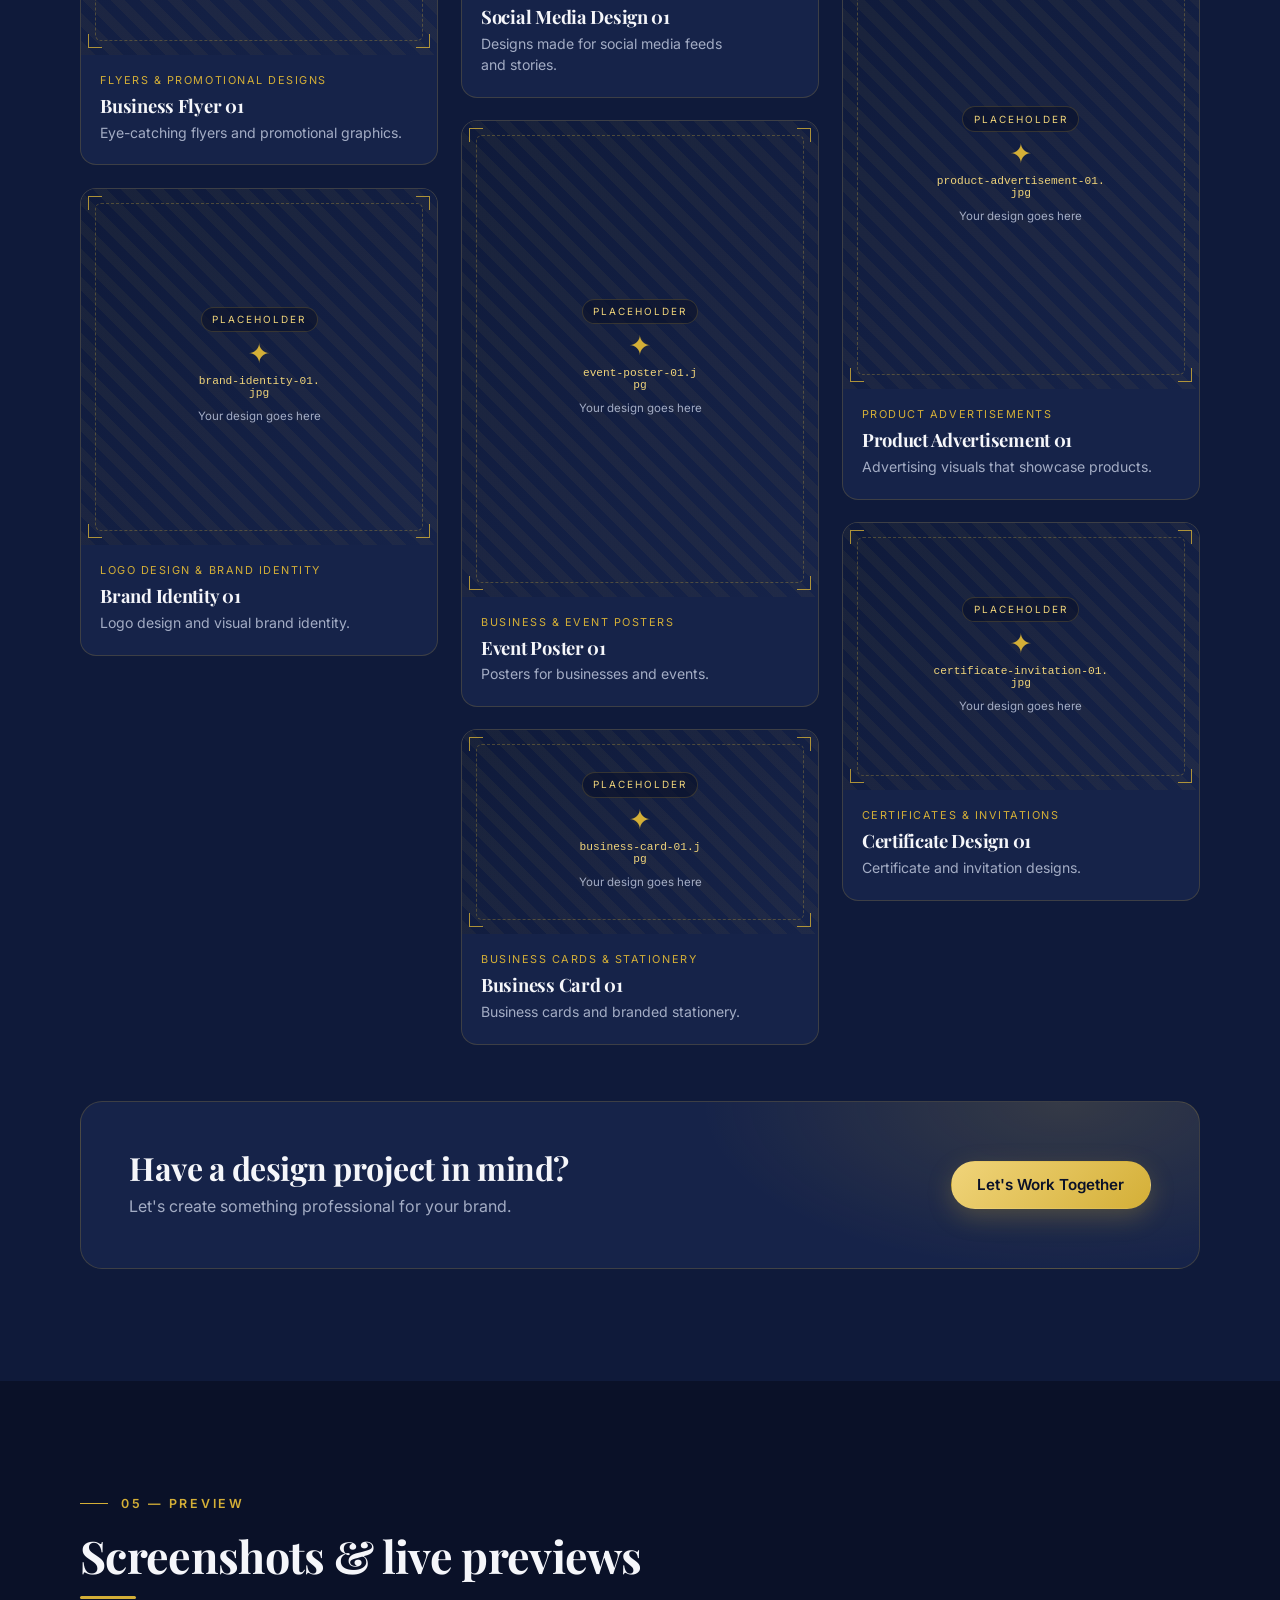
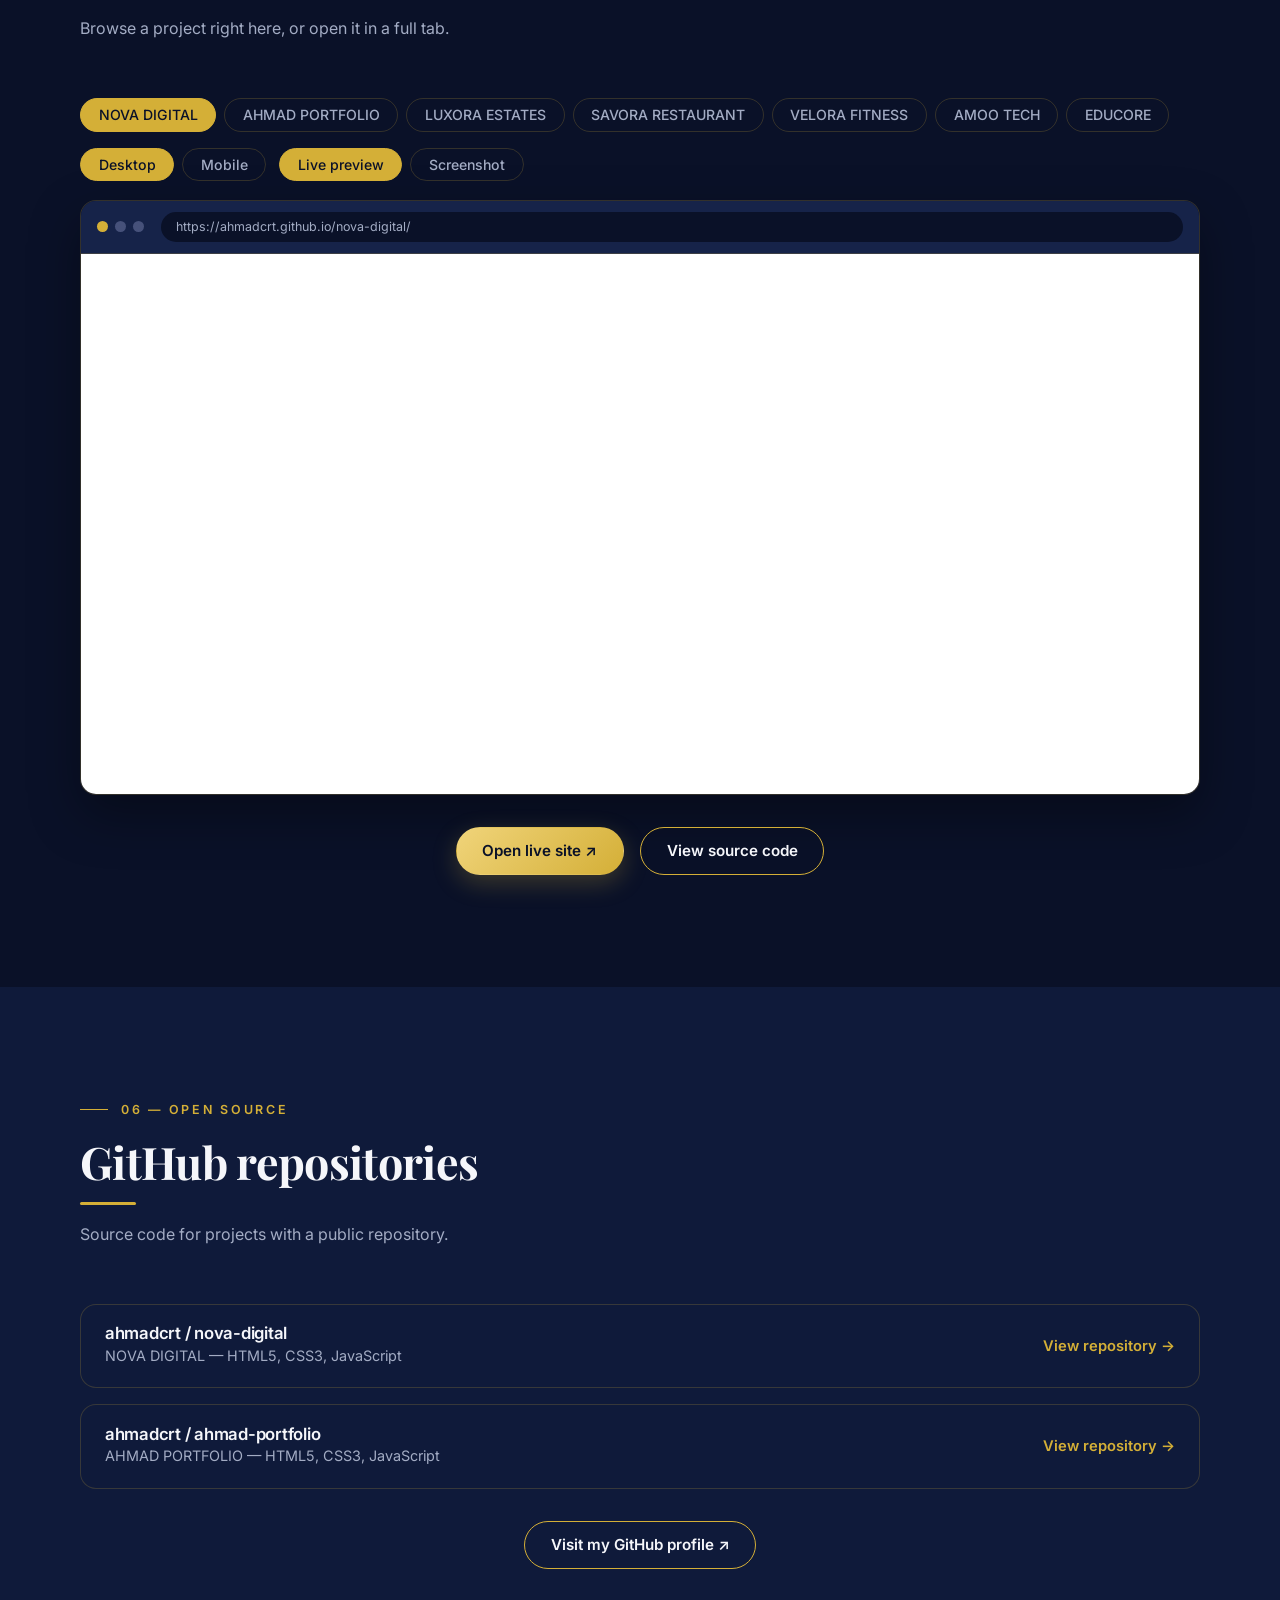
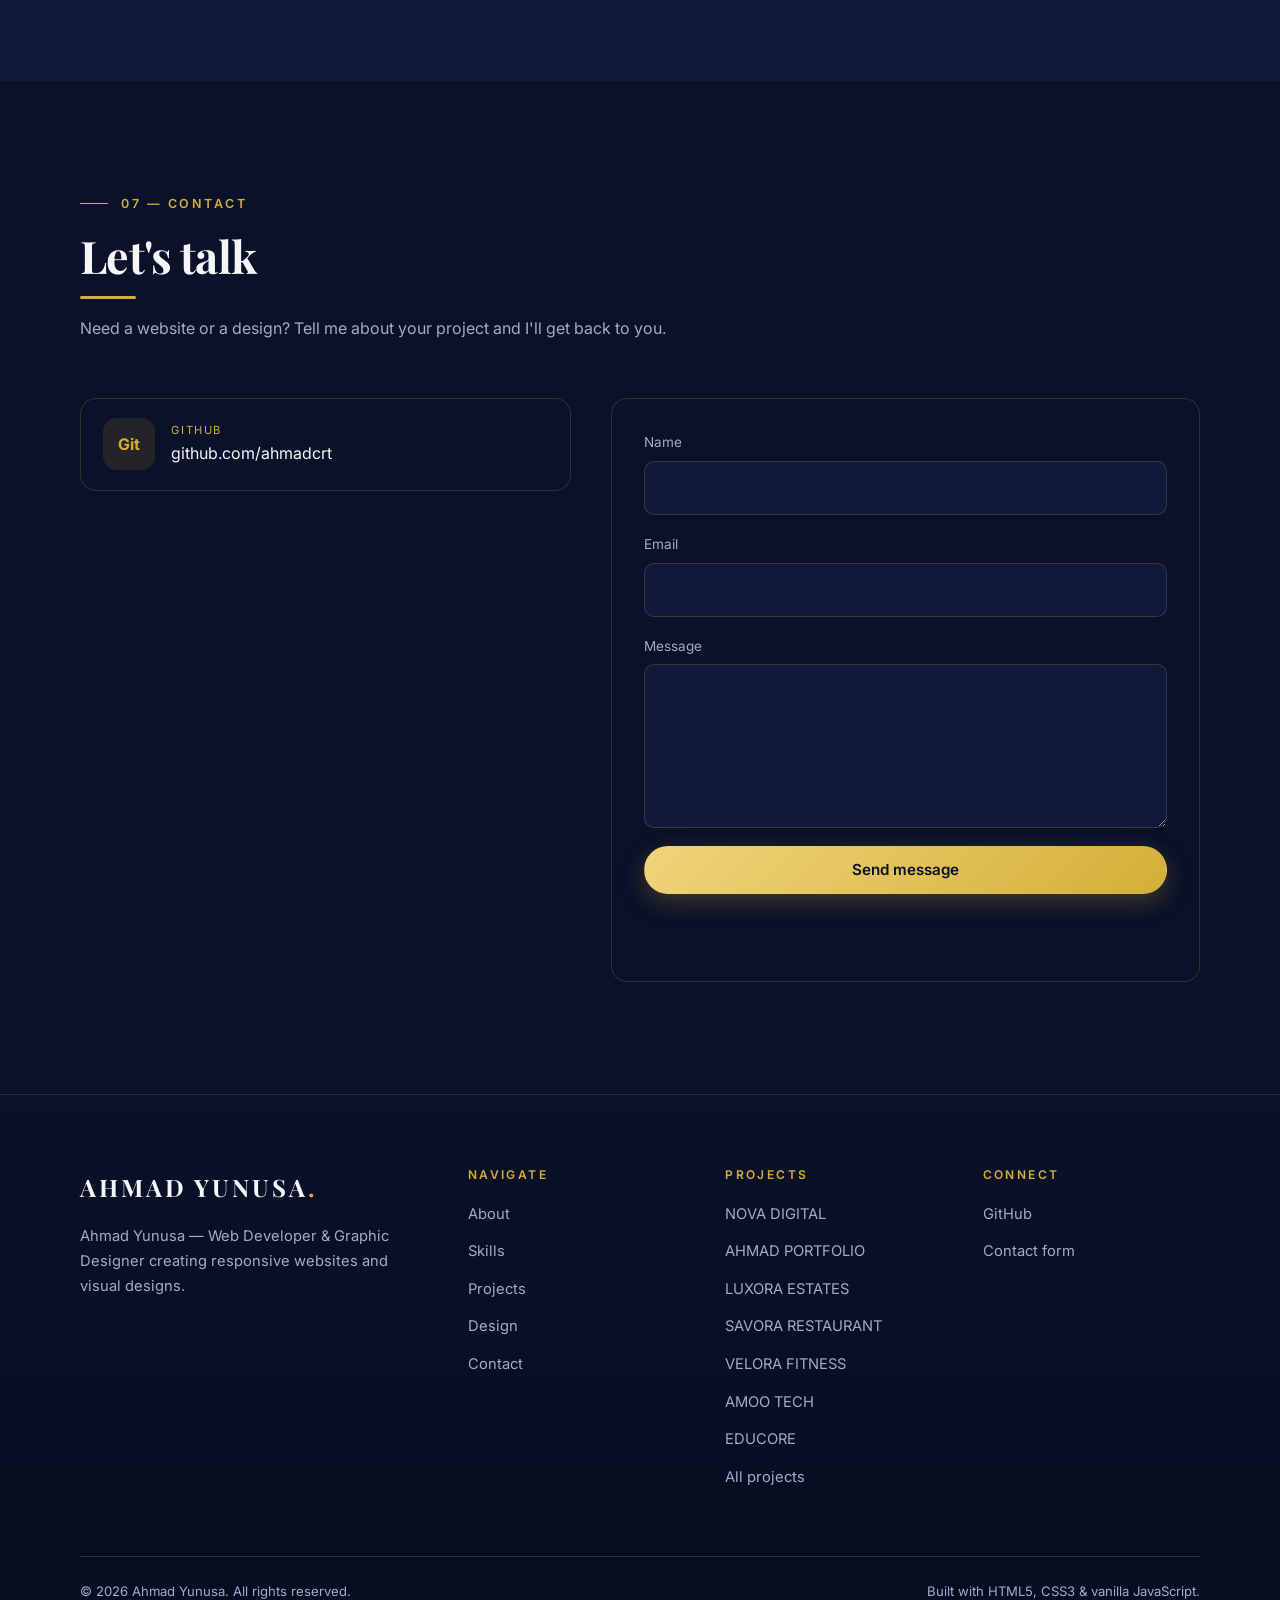
==== commit ef4e1ad8: "Add files via upload" ====
--- a/index.html
+++ b/index.html
@@ -104,16 +104,23 @@
       <div class="container">
         <header class="section-head reveal">
           <p class="eyebrow">04 — Graphic design</p>
-          <h2>Design work</h2>
-          <p class="sub">Brand visuals and graphics I've created. Tap any piece to view it larger.</p>
-        </header>
-        <div class="tabs filters reveal" id="designFilters" role="group" aria-label="Filter design work" hidden></div>
+          <h2 class="design-title">Graphic Design Portfolio</h2>
+          <p class="tagline">Creative visuals. Strong identities. Meaningful designs.</p>
+        </header>
+        <div class="tabs filters design-filters reveal" id="designFilters" role="group" aria-label="Filter design work" hidden></div>
         <div class="gallery" id="designGallery"></div>
         <div class="design-empty reveal" id="designEmpty" hidden>
           <div class="design-empty-icon" aria-hidden="true">✦</div>
           <h3>Selected design work coming soon</h3>
           <p>I'm preparing a curated selection of my graphic design projects for this gallery.</p>
           <a class="btn btn-outline" href="#contact">Request a design</a>
+        </div>
+        <div class="design-cta reveal">
+          <div>
+            <h3>Have a design project in mind?</h3>
+            <p>Let's create something professional for your brand.</p>
+          </div>
+          <a class="btn btn-gold" href="#contact" id="designCta">Let's Work Together</a>
         </div>
       </div>
     </section>
@@ -206,8 +213,9 @@
   <dialog class="modal lightbox" id="lightbox" aria-label="Design preview">
     <button class="modal-x lb-close" id="lbClose" aria-label="Close">&times;</button>
     <figure class="lb-fig">
+      <div class="ph lb-ph" id="lbPh" hidden></div>
       <img id="lbImg" alt="">
-      <figcaption><strong id="lbTitle"></strong><span id="lbCat"></span></figcaption>
+      <figcaption><strong id="lbTitle"></strong><span id="lbCat"></span><p id="lbDesc"></p><small id="lbCount"></small></figcaption>
     </figure>
     <button class="lb-nav lb-prev" id="lbPrev" aria-label="Previous">‹</button>
     <button class="lb-nav lb-next" id="lbNext" aria-label="Next">›</button>
--- a/style.css
+++ b/style.css
@@ -327,16 +327,47 @@
 .cover-mark{font:700 clamp(2.4rem,7vw,3.2rem)/1 var(--head);color:var(--gold);letter-spacing:.06em}
 .cover-note{font-size:.7rem;letter-spacing:.18em;text-transform:uppercase;color:var(--muted);max-width:80%}
 
-/* Graphic design gallery */
-.gallery{columns:3 260px;column-gap:1.2rem}
-.g-item{position:relative;display:block;width:100%;margin:0 0 1.2rem;padding:0;border:1px solid var(--line);border-radius:14px;overflow:hidden;background:var(--navy-3);cursor:zoom-in;break-inside:avoid;font:inherit;color:inherit;text-align:left;transition:border-color .3s,transform .3s,box-shadow .3s}
-.g-item:hover,.g-item:focus-visible{border-color:var(--gold);transform:translateY(-4px);box-shadow:var(--shadow)}
-.g-item img{display:block;width:100%;height:auto}
-.g-cap{position:absolute;inset:auto 0 0;display:grid;padding:2rem 1rem .9rem;background:linear-gradient(to top,rgba(10,17,40,.92),transparent);opacity:0;transition:opacity .3s}
-.g-item:hover .g-cap,.g-item:focus-visible .g-cap{opacity:1}
-@media (hover:none){.g-cap{opacity:1}}
-.g-cap strong{font-size:.95rem}
-.g-cap em{font-style:normal;font-size:.72rem;letter-spacing:.12em;text-transform:uppercase;color:var(--gold-2)}
+/* Graphic design portfolio */
+.design-title{text-transform:uppercase;letter-spacing:.05em;font-size:clamp(1.7rem,4.4vw,2.7rem)}
+.tagline{font:italic 500 clamp(1.05rem,2.3vw,1.3rem)/1.5 var(--head);color:var(--gold-2);margin-top:1.1rem}
+.design-filters{margin-bottom:2.2rem}
+.gallery{columns:3 270px;column-gap:1.4rem}
+.g-card{margin:0 0 1.4rem;break-inside:avoid;border:1px solid var(--line);border-radius:16px;background:var(--navy-3);overflow:hidden;transition:transform .35s,border-color .35s,box-shadow .35s}
+.g-card:hover{transform:translateY(-5px);border-color:var(--gold);box-shadow:var(--shadow)}
+.g-media{position:relative;display:block;width:100%;padding:0;border:0;overflow:hidden;cursor:zoom-in;color:inherit;font:inherit;aspect-ratio:var(--r,4/5);background:linear-gradient(135deg,var(--navy-2),var(--navy-3))}
+.g-media img{display:block;width:100%;height:auto;opacity:0;transition:opacity .5s,transform .6s}
+.g-media img.loaded{opacity:1}
+.g-card:hover .g-media img{transform:scale(1.04)}
+.g-zoom{position:absolute;right:.7rem;top:.7rem;padding:.3rem .8rem;border-radius:999px;background:rgba(10,17,40,.88);border:1px solid var(--line);font-size:.72rem;color:var(--gold-2);opacity:0;transform:translateY(-6px);transition:opacity .3s,transform .3s}
+.g-card:hover .g-zoom,.g-media:focus-visible .g-zoom{opacity:1;transform:none}
+@media (hover:none){.g-zoom{opacity:1;transform:none}}
+.g-meta{display:grid;gap:.35rem;padding:1rem 1.2rem 1.3rem}
+.g-cat{font-size:.68rem;letter-spacing:.14em;text-transform:uppercase;color:var(--gold)}
+.g-meta h3{font-size:1.15rem}
+.g-meta p{color:var(--muted);font-size:.88rem;line-height:1.55}
+.g-card[hidden]{display:none!important}
+
+/* Placeholder (design canvas with crop marks) */
+.ph{position:absolute;inset:0;display:grid;place-content:center;justify-items:center;gap:.5rem;text-align:center;padding:1.2rem;color:var(--muted);
+  background:repeating-linear-gradient(45deg,rgba(212,175,55,.05) 0 10px,transparent 10px 20px),linear-gradient(135deg,var(--navy-2),var(--navy-3))}
+.ph::before{content:"";position:absolute;inset:14px;border:1px dashed rgba(212,175,55,.3);border-radius:6px}
+.ph::after{content:"";position:absolute;inset:7px;pointer-events:none;opacity:.8;
+  background:linear-gradient(var(--gold),var(--gold)) 0 0/14px 1px no-repeat,linear-gradient(var(--gold),var(--gold)) 0 0/1px 14px no-repeat,
+  linear-gradient(var(--gold),var(--gold)) 100% 0/14px 1px no-repeat,linear-gradient(var(--gold),var(--gold)) 100% 0/1px 14px no-repeat,
+  linear-gradient(var(--gold),var(--gold)) 0 100%/14px 1px no-repeat,linear-gradient(var(--gold),var(--gold)) 0 100%/1px 14px no-repeat,
+  linear-gradient(var(--gold),var(--gold)) 100% 100%/14px 1px no-repeat,linear-gradient(var(--gold),var(--gold)) 100% 100%/1px 14px no-repeat}
+.ph>*{position:relative;z-index:1}
+.ph-badge{font-size:.62rem;letter-spacing:.2em;text-transform:uppercase;padding:.2rem .65rem;border-radius:999px;border:1px solid var(--line);color:var(--gold-2);background:rgba(10,17,40,.6)}
+.ph-icon{font-size:1.7rem;color:var(--gold);line-height:1}
+.ph-file{font:.7rem ui-monospace,SFMono-Regular,Menlo,monospace;color:var(--gold-2);word-break:break-all;max-width:90%}
+.ph-note{font-size:.72rem}
+
+/* CTA */
+.design-cta{margin-top:3.5rem;padding:clamp(1.8rem,5vw,3rem);border:1px solid var(--line);border-radius:22px;display:flex;align-items:center;justify-content:space-between;gap:1.6rem;flex-wrap:wrap;
+  background:radial-gradient(520px 240px at 88% 0%,rgba(212,175,55,.16),transparent 70%),var(--navy-3)}
+.design-cta h3{font-size:clamp(1.4rem,3.4vw,2rem)}
+.design-cta p{color:var(--muted);margin-top:.4rem}
+
 .design-empty{max-width:560px;margin:0 auto;text-align:center;padding:3rem 1.6rem;border:1px dashed var(--line);border-radius:var(--radius);background:rgba(255,255,255,.02)}
 .design-empty-icon{font-size:2rem;color:var(--gold);margin-bottom:.8rem}
 .design-empty h3{font-size:1.5rem;margin-bottom:.6rem}
@@ -369,3 +400,14 @@
 @media (max-width:600px){
   #projectTabs,#modeTabs{width:100%;overflow-x:auto}
 }
+
+/* Lightbox additions */
+.lb-ph{position:relative;inset:auto;width:min(82vw,520px);aspect-ratio:var(--r,4/5);max-height:68vh;border-radius:12px;overflow:hidden;border:1px solid var(--line)}
+.lb-fig figcaption p{color:var(--muted);font-size:.88rem;max-width:520px;margin-top:.3rem}
+.lb-fig figcaption small{color:var(--muted);font-size:.72rem;letter-spacing:.1em;margin-top:.3rem}
+@media (max-width:600px){
+  .gallery{columns:1}
+  .design-cta{text-align:center;justify-content:center}
+  .design-cta .btn{width:100%}
+}
+@media (min-width:601px) and (max-width:900px){.gallery{columns:2}}
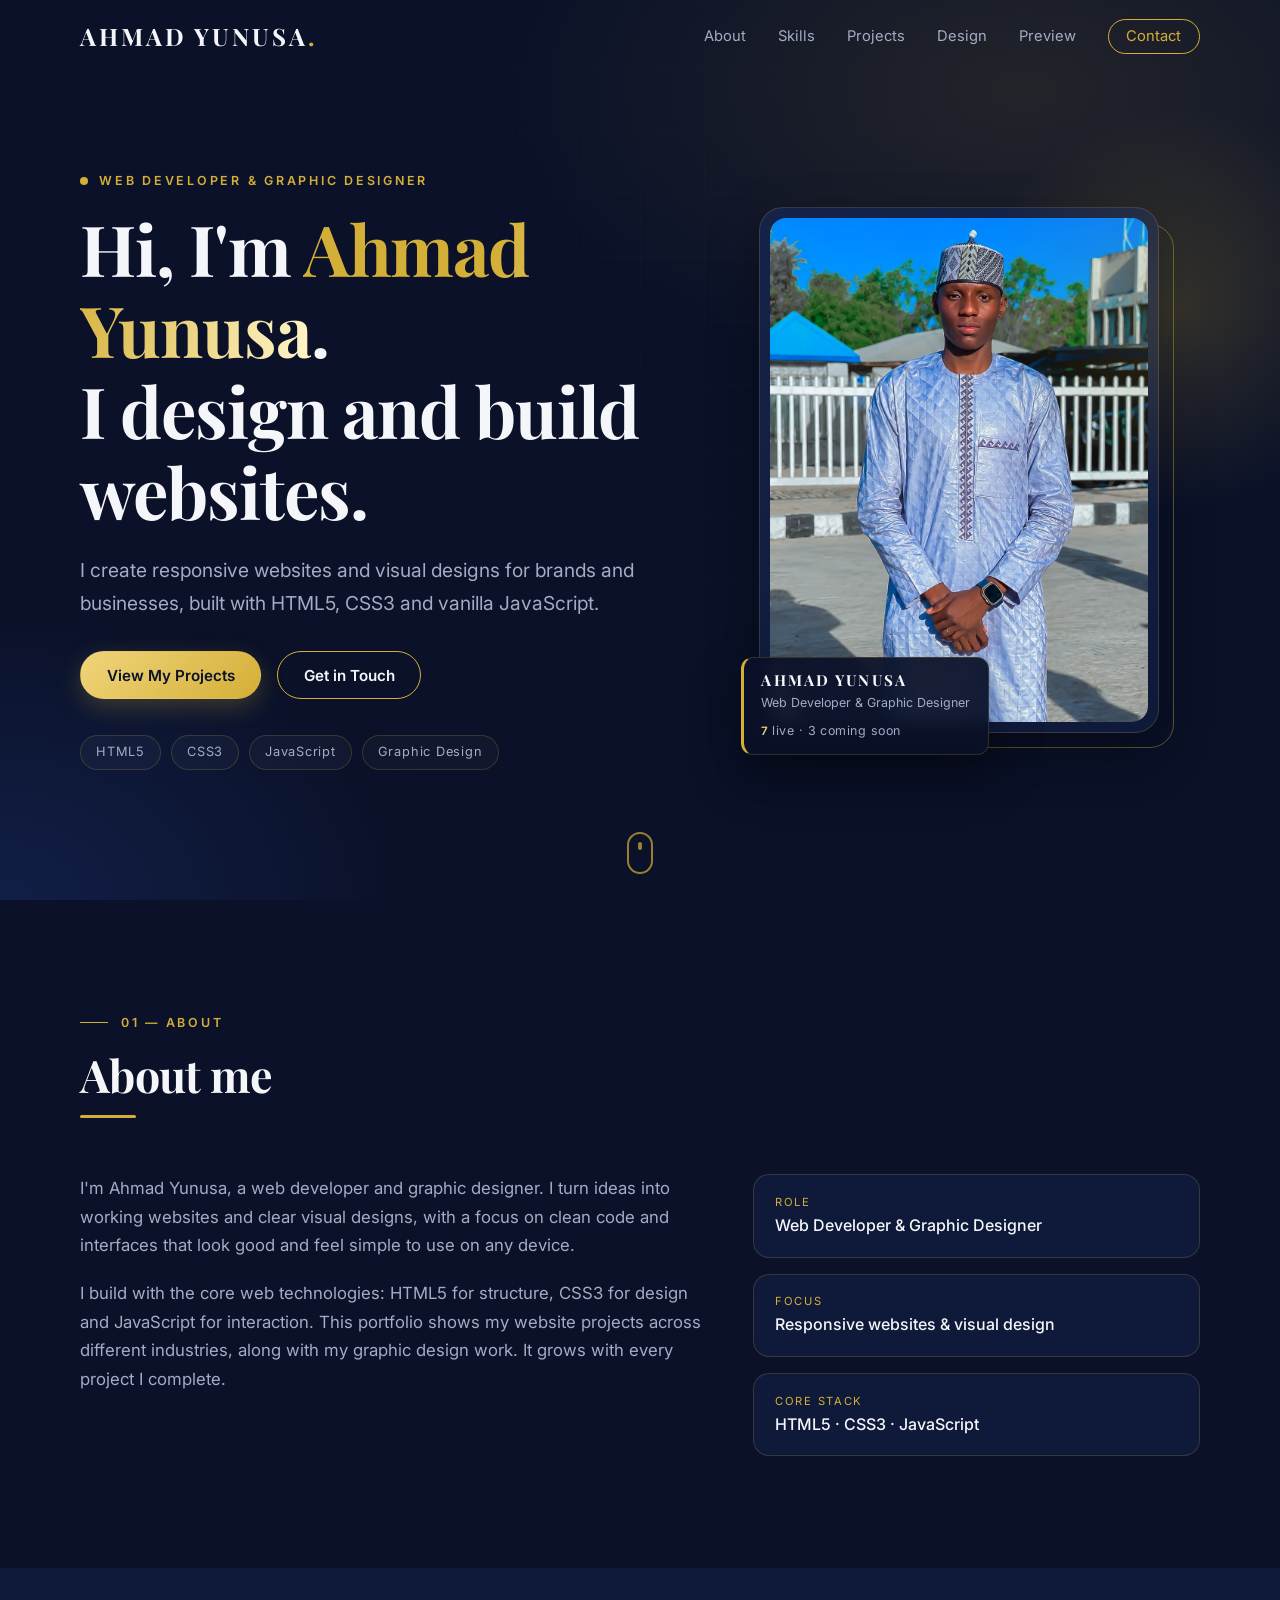
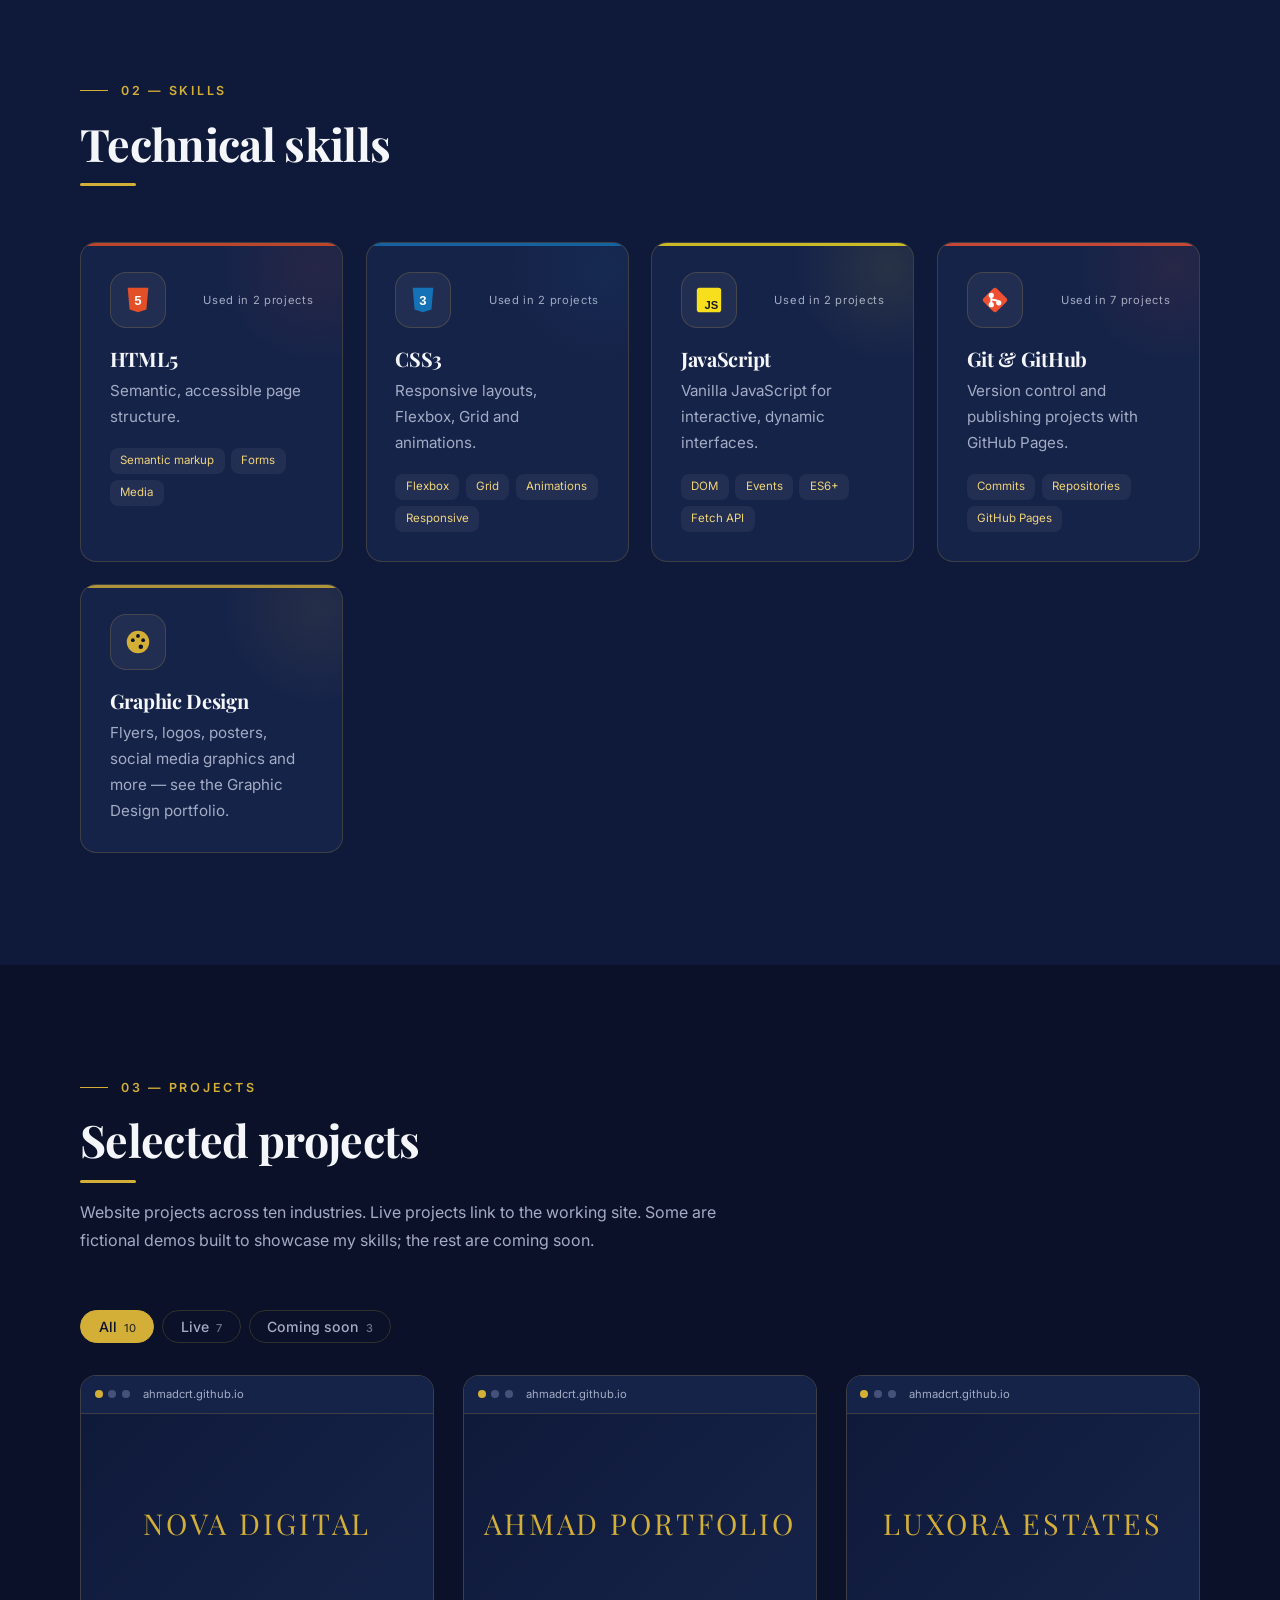
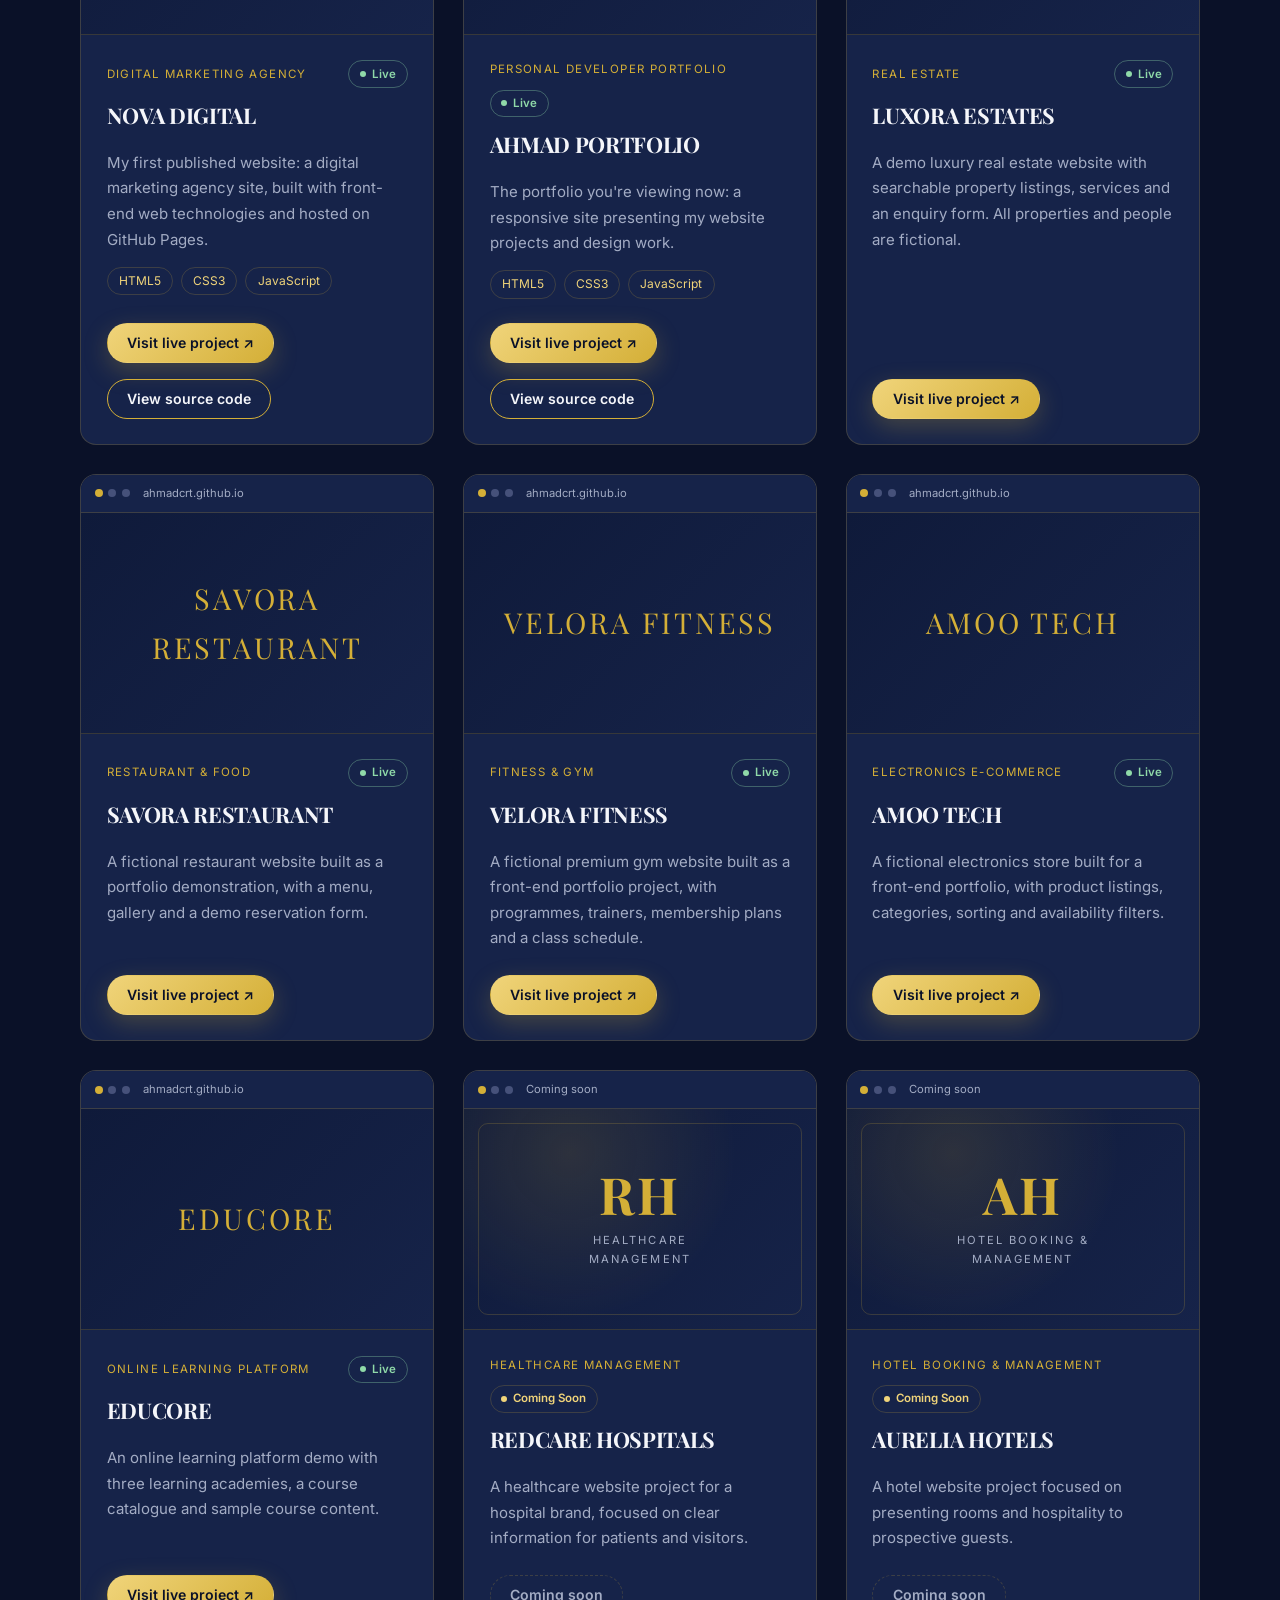
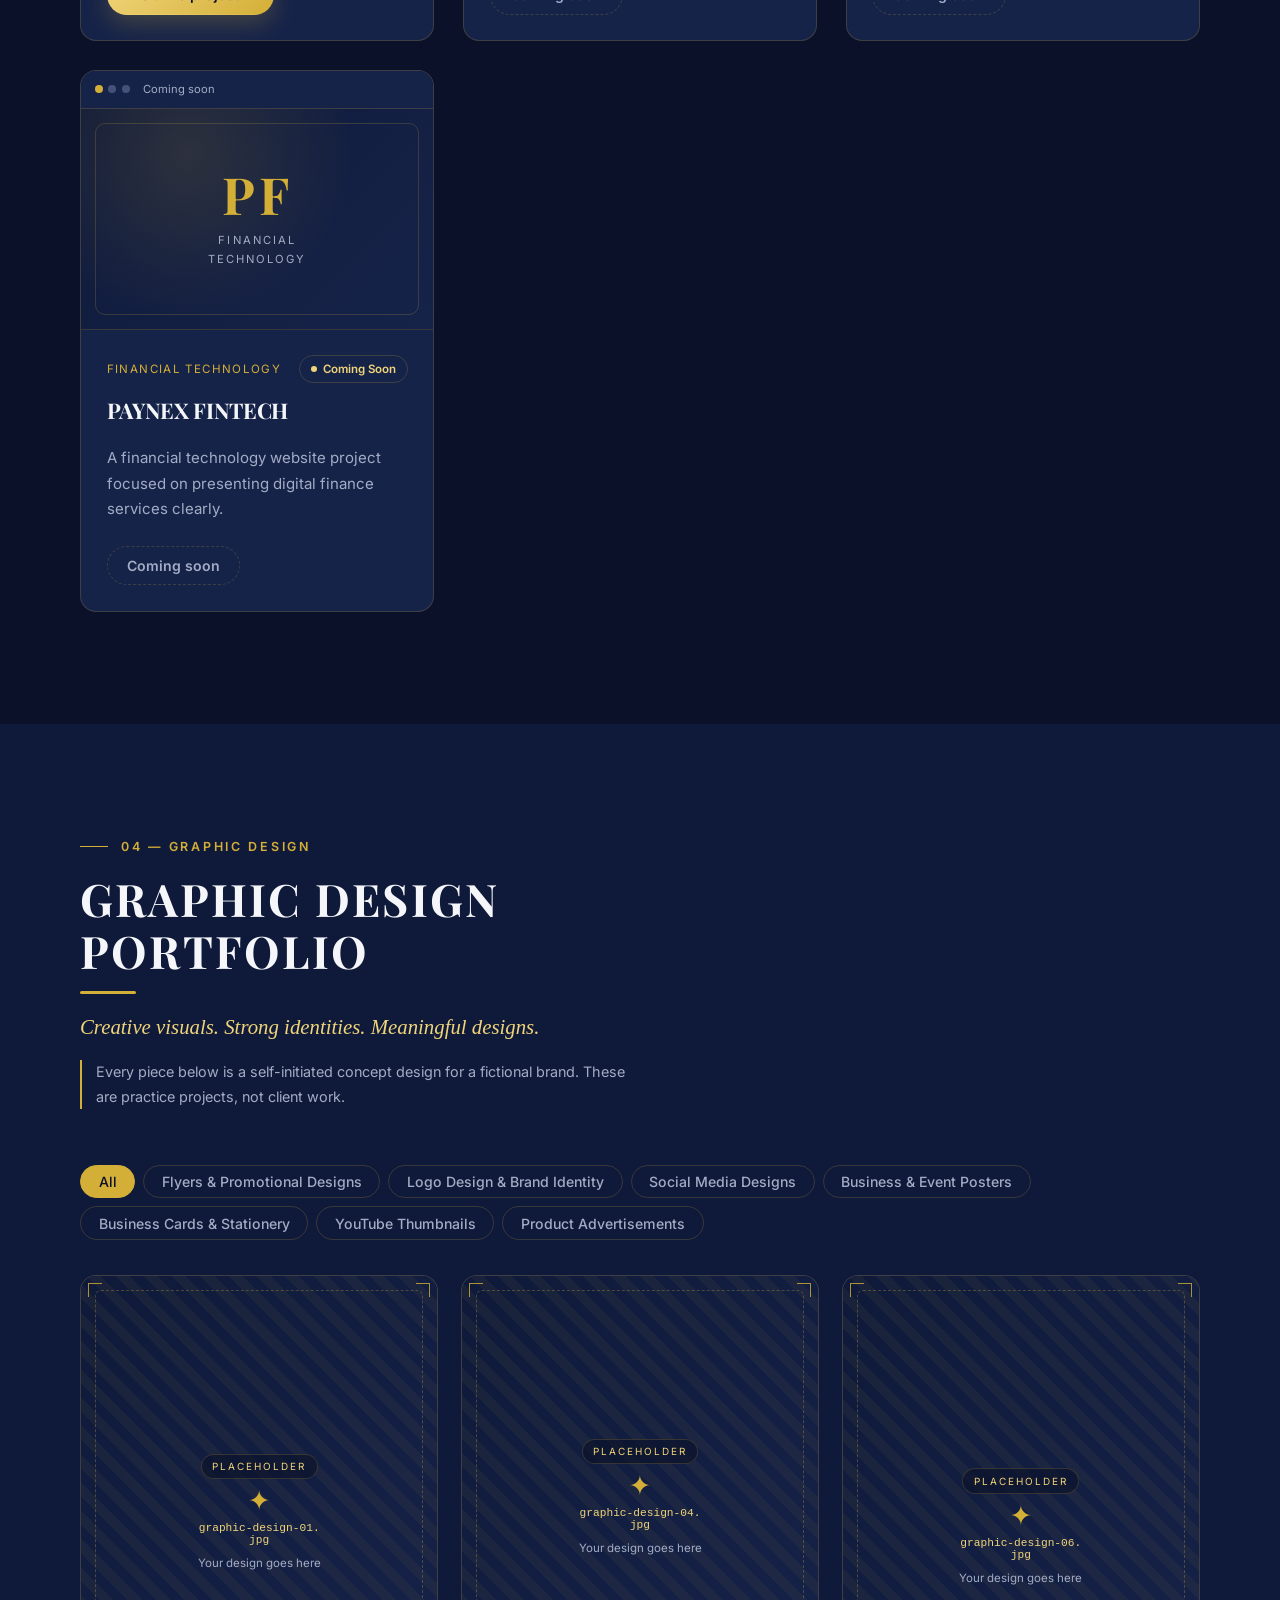
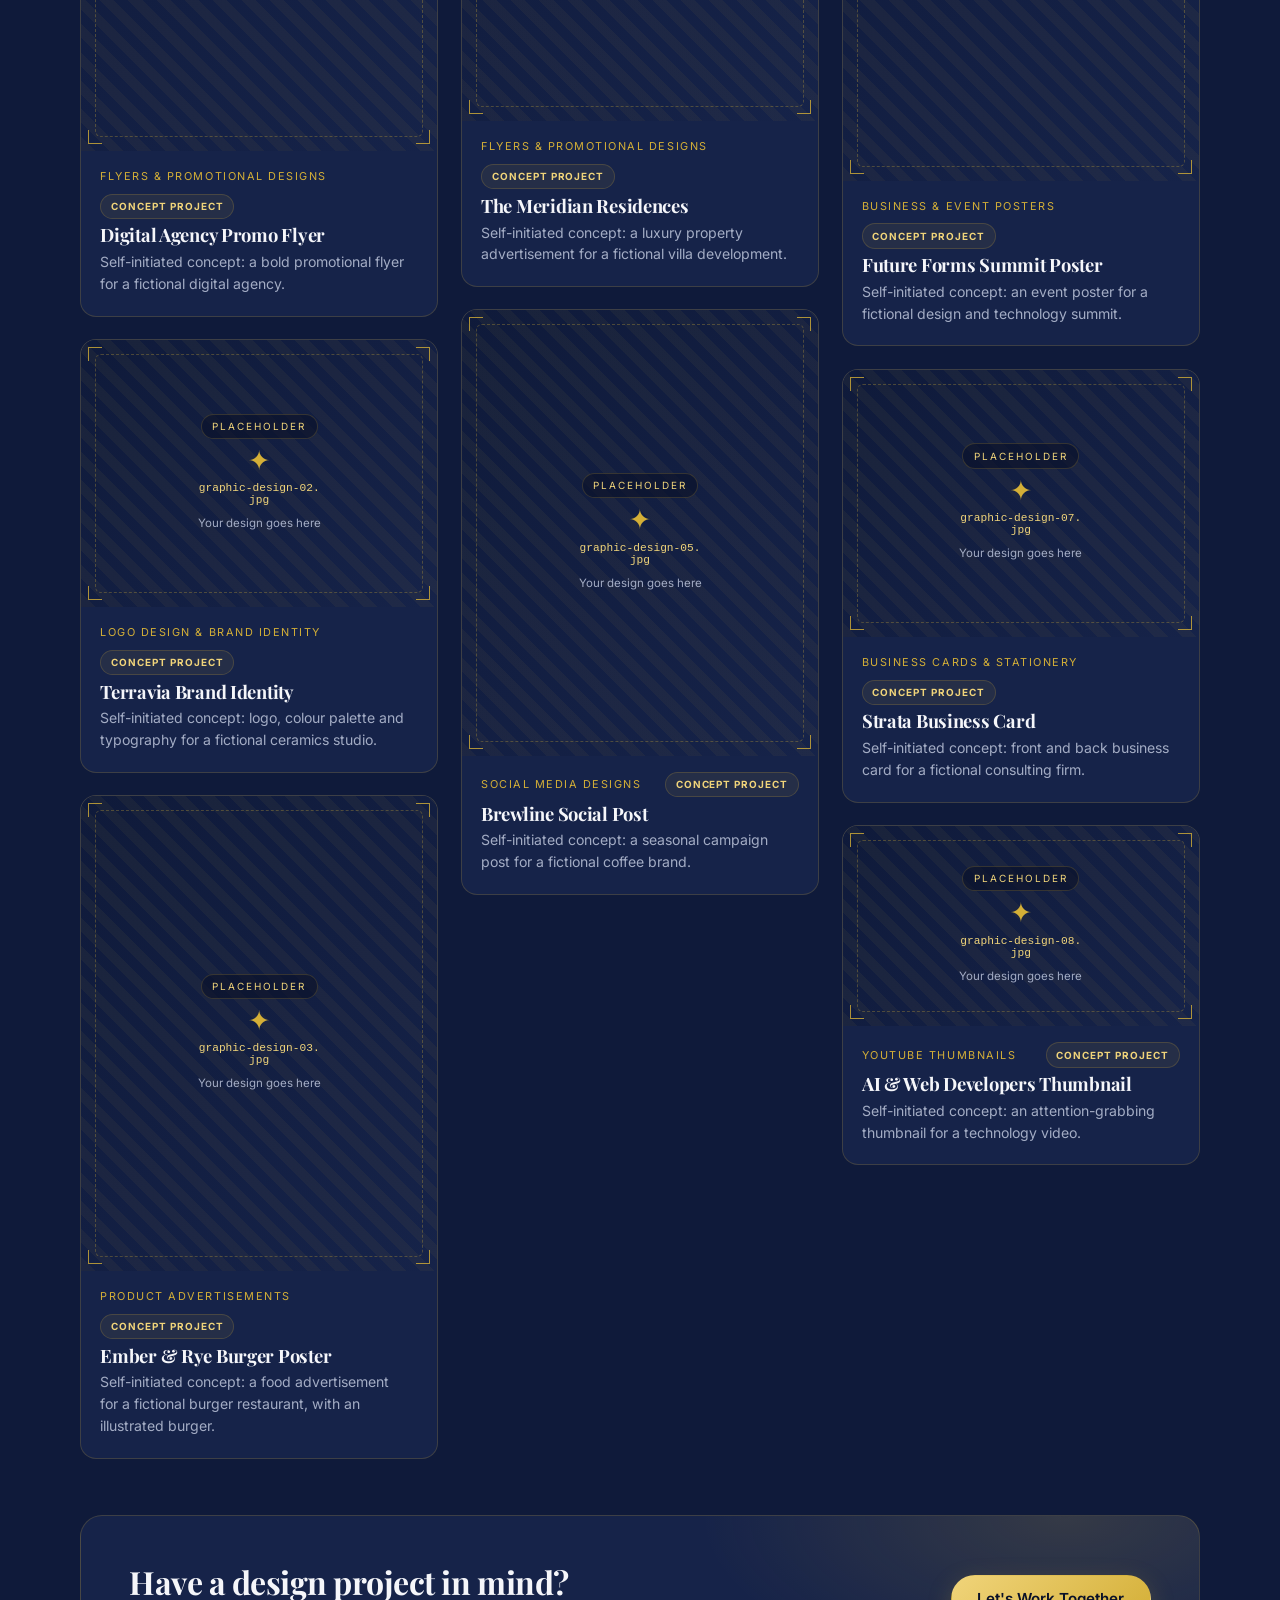
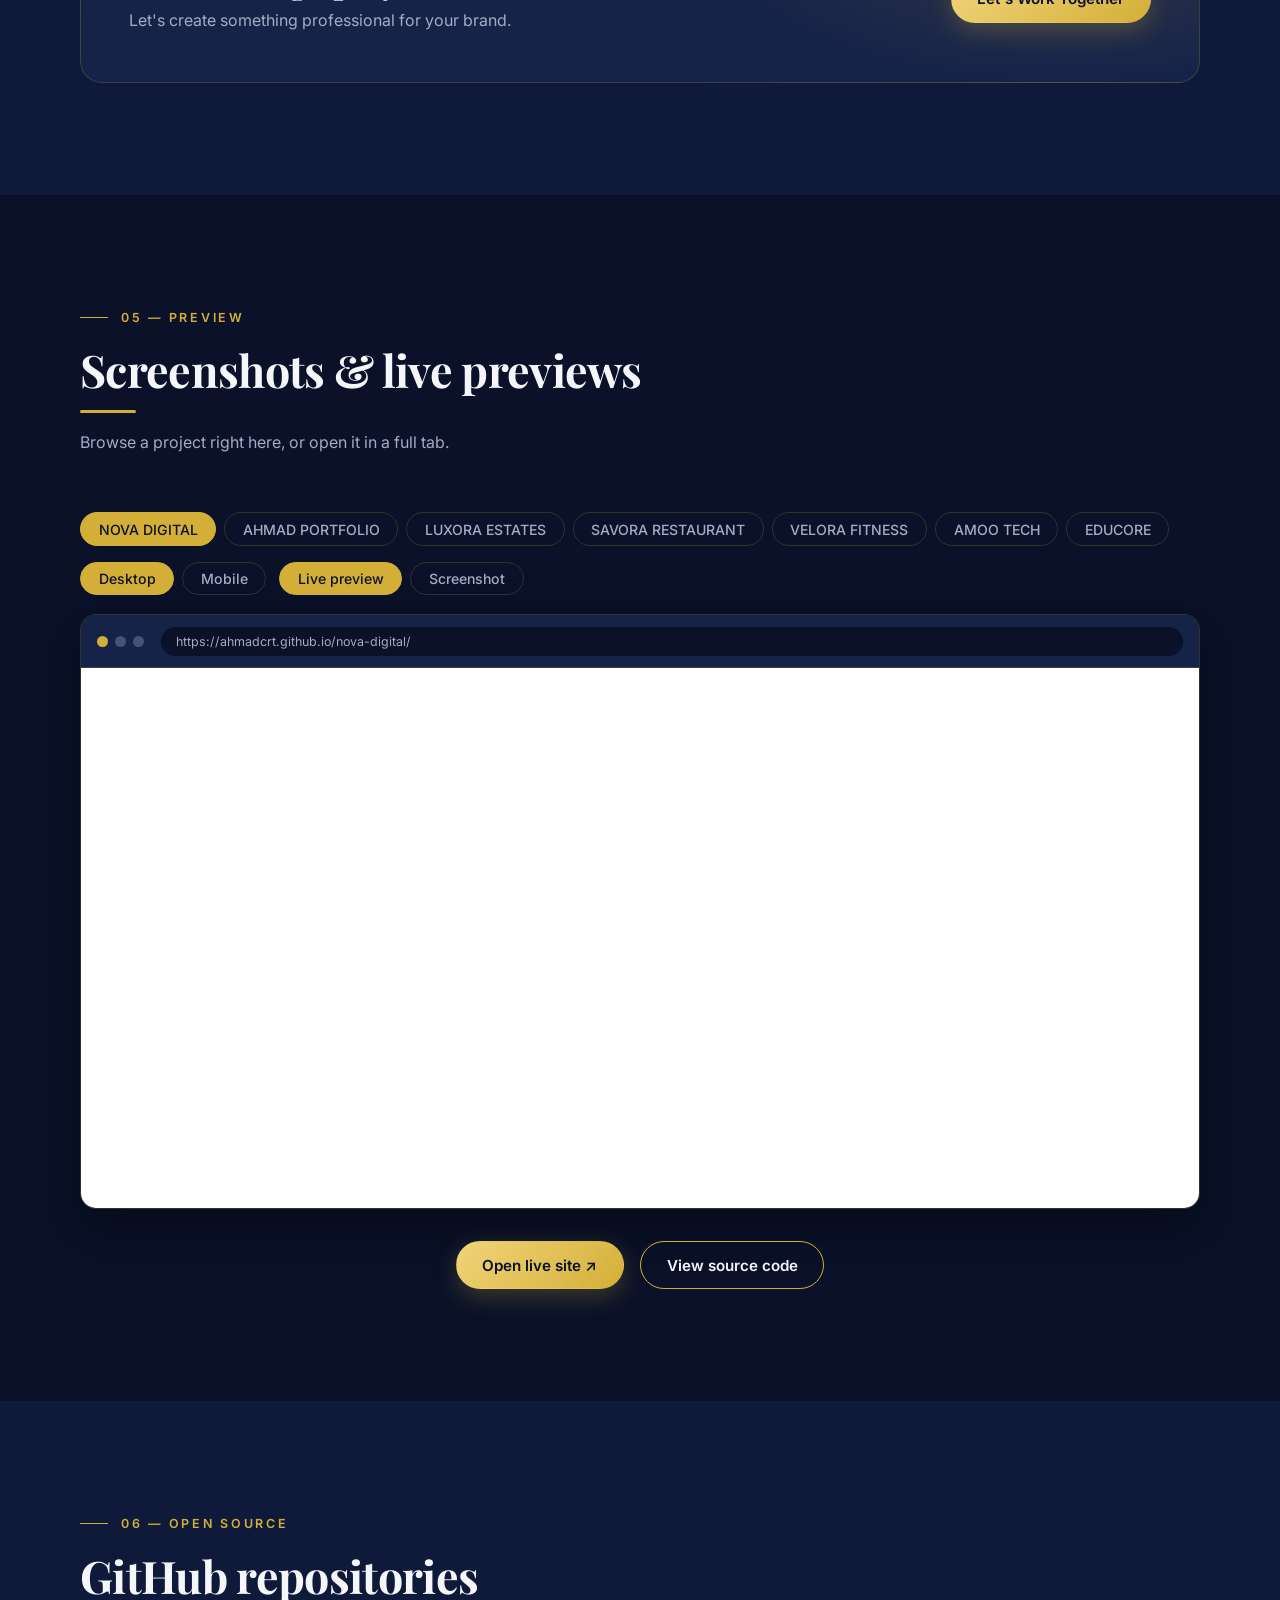
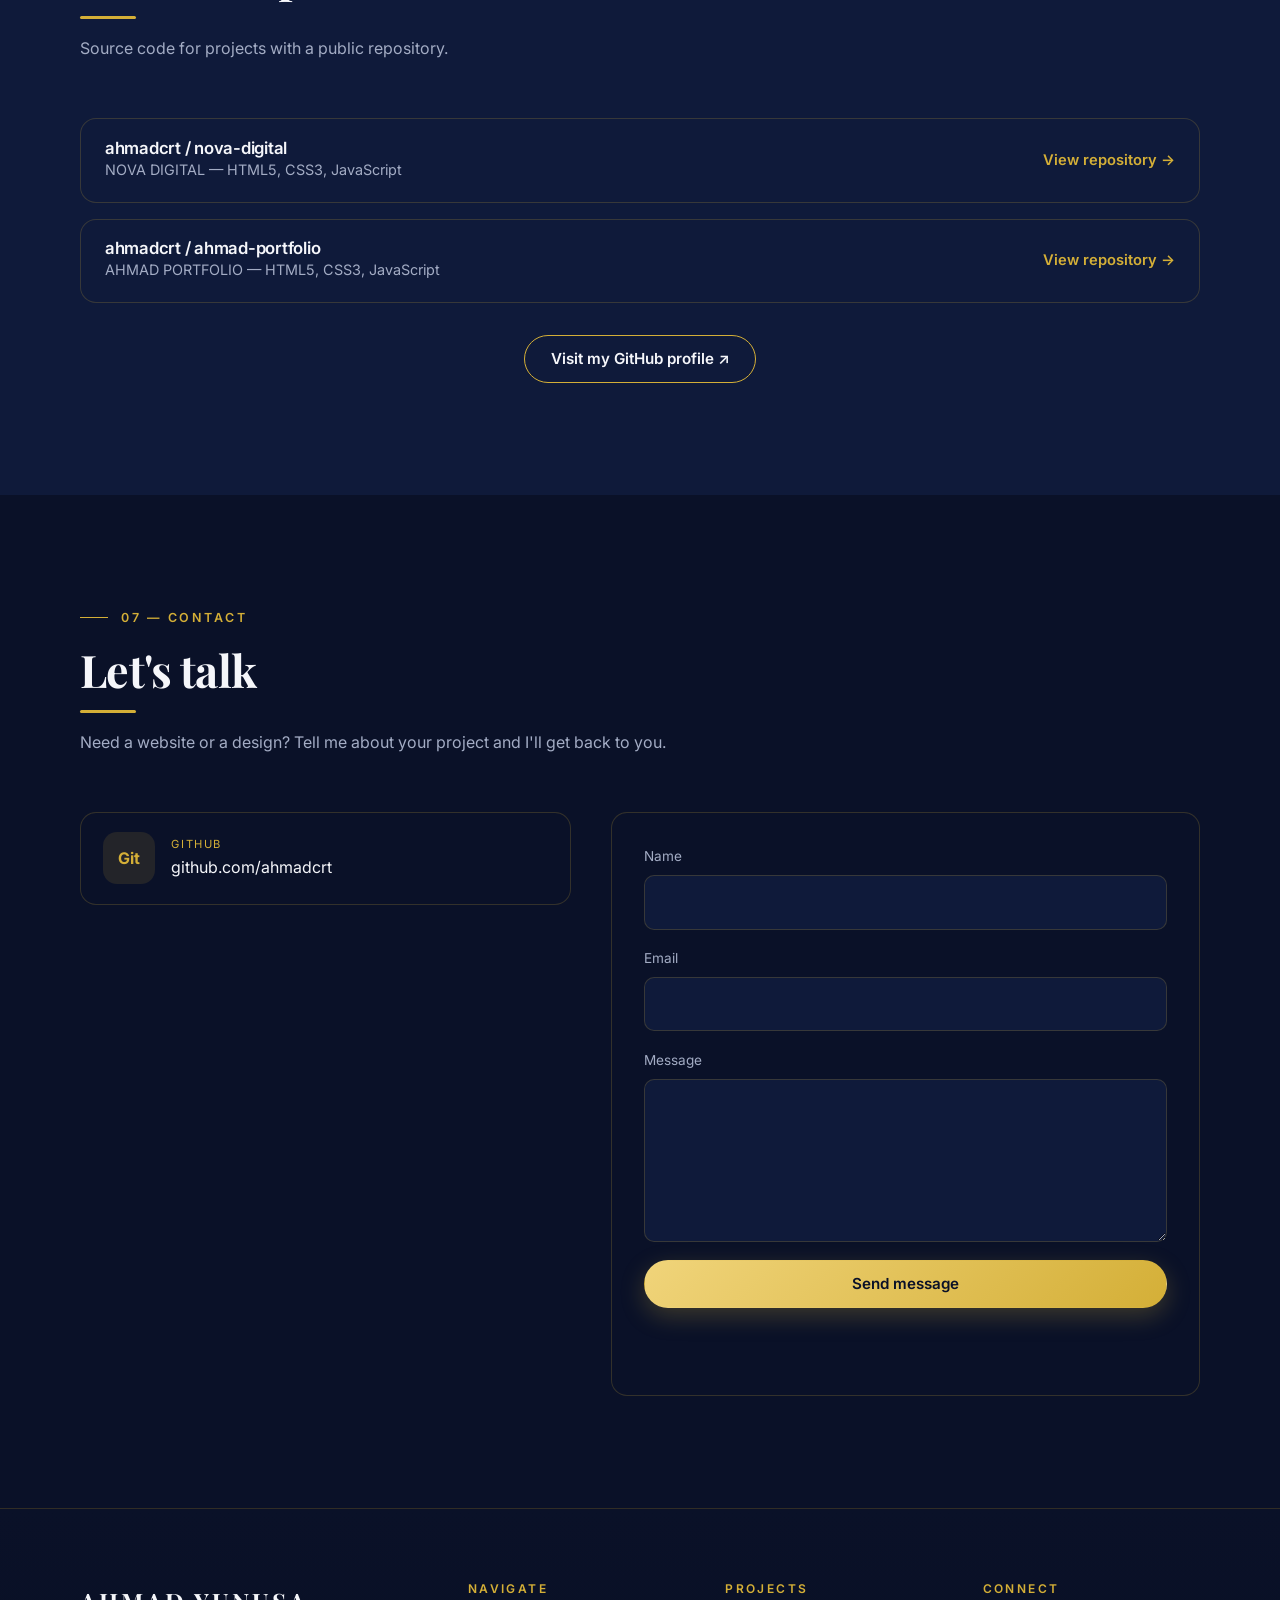
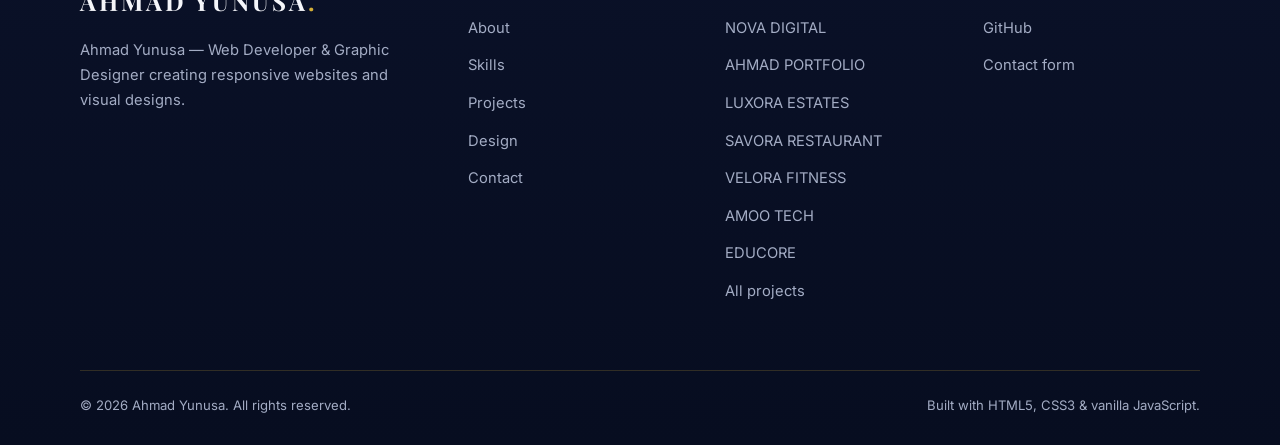
==== commit d4fb9ec8: "Add files via upload" ====
--- a/index.html
+++ b/index.html
@@ -106,6 +106,7 @@
           <p class="eyebrow">04 — Graphic design</p>
           <h2 class="design-title">Graphic Design Portfolio</h2>
           <p class="tagline">Creative visuals. Strong identities. Meaningful designs.</p>
+          <p class="design-note">Every piece below is a self-initiated concept design for a fictional brand. These are practice projects, not client work.</p>
         </header>
         <div class="tabs filters design-filters reveal" id="designFilters" role="group" aria-label="Filter design work" hidden></div>
         <div class="gallery" id="designGallery"></div>
--- a/style.css
+++ b/style.css
@@ -411,3 +411,8 @@
   .design-cta .btn{width:100%}
 }
 @media (min-width:601px) and (max-width:900px){.gallery{columns:2}}
+
+/* Concept labels */
+.design-note{margin-top:1.1rem;padding-left:.9rem;border-left:2px solid var(--gold);color:var(--muted);font-size:.9rem;max-width:560px}
+.g-row{display:flex;align-items:center;justify-content:space-between;gap:.5rem;flex-wrap:wrap}
+.g-badge{padding:.2rem .6rem;border-radius:999px;border:1px solid var(--line);background:rgba(212,175,55,.08);font-size:.62rem;letter-spacing:.1em;text-transform:uppercase;font-weight:700;color:var(--gold-2);white-space:nowrap}
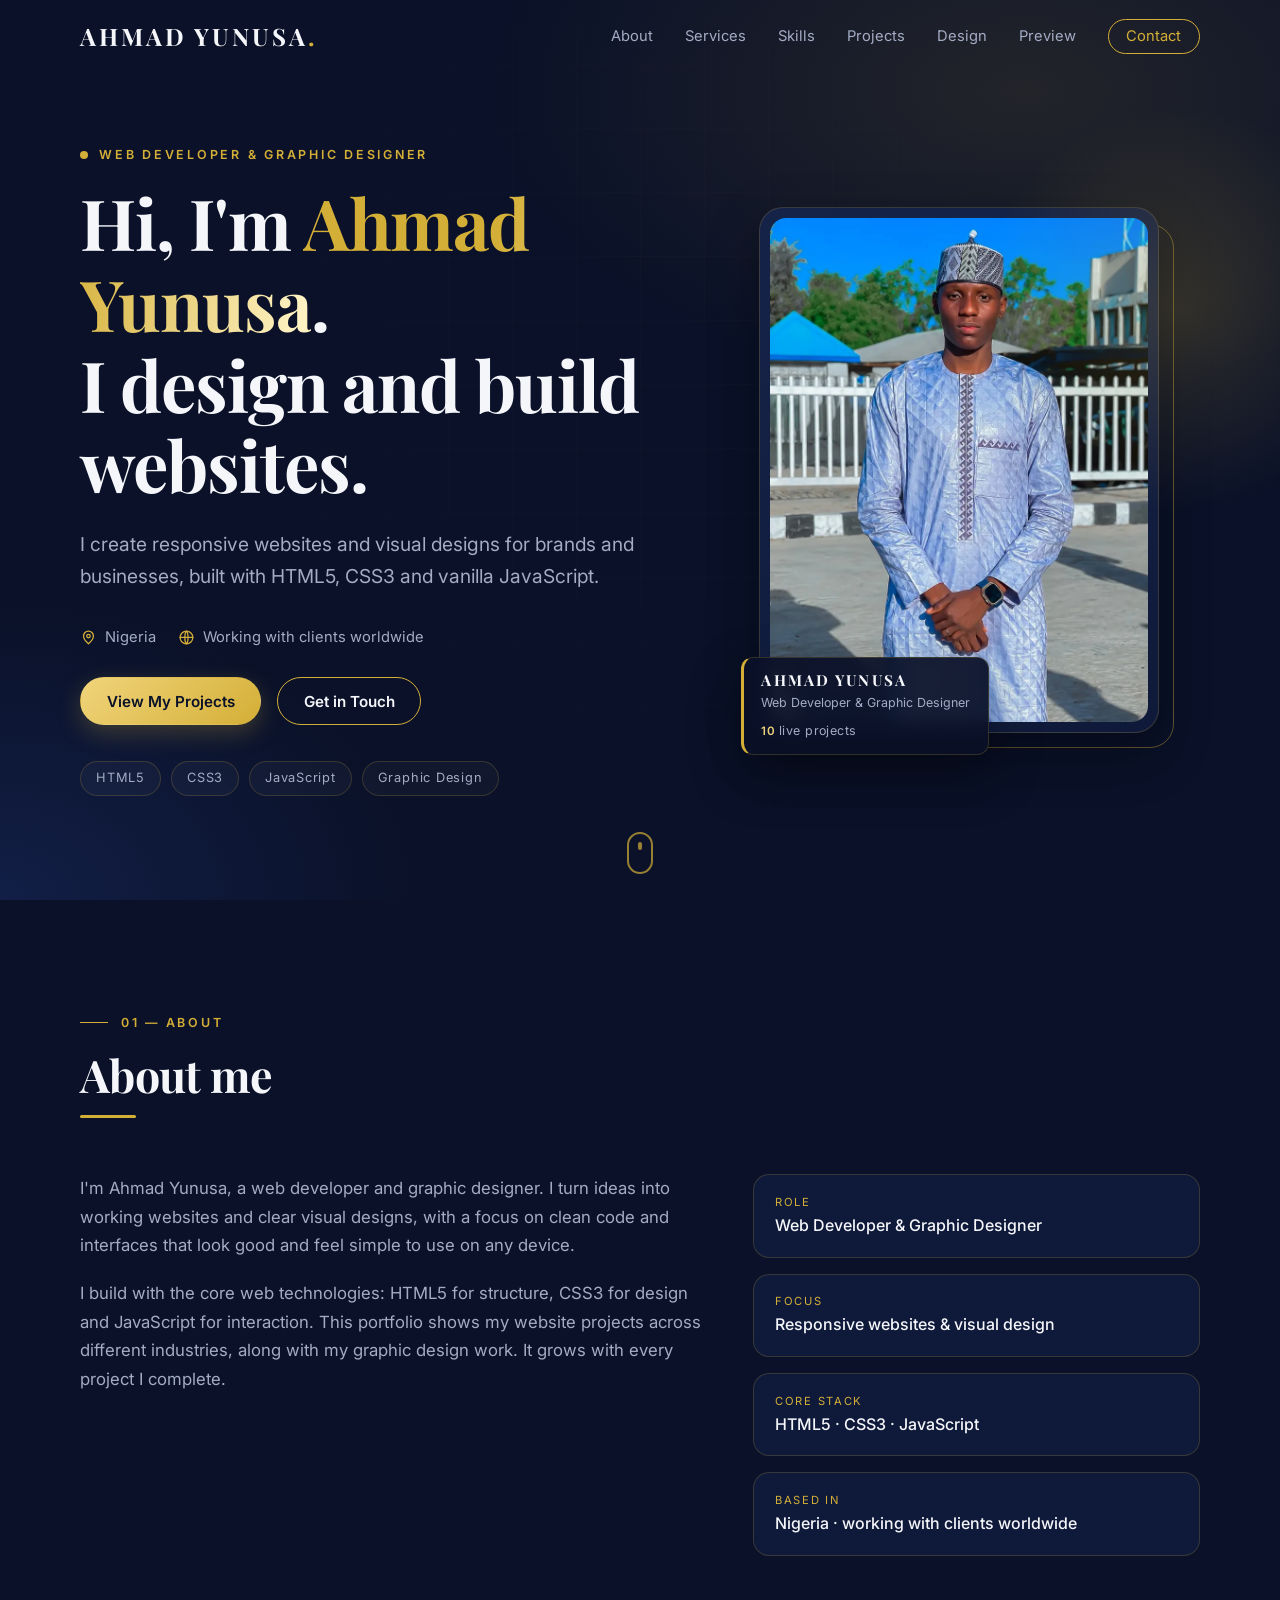
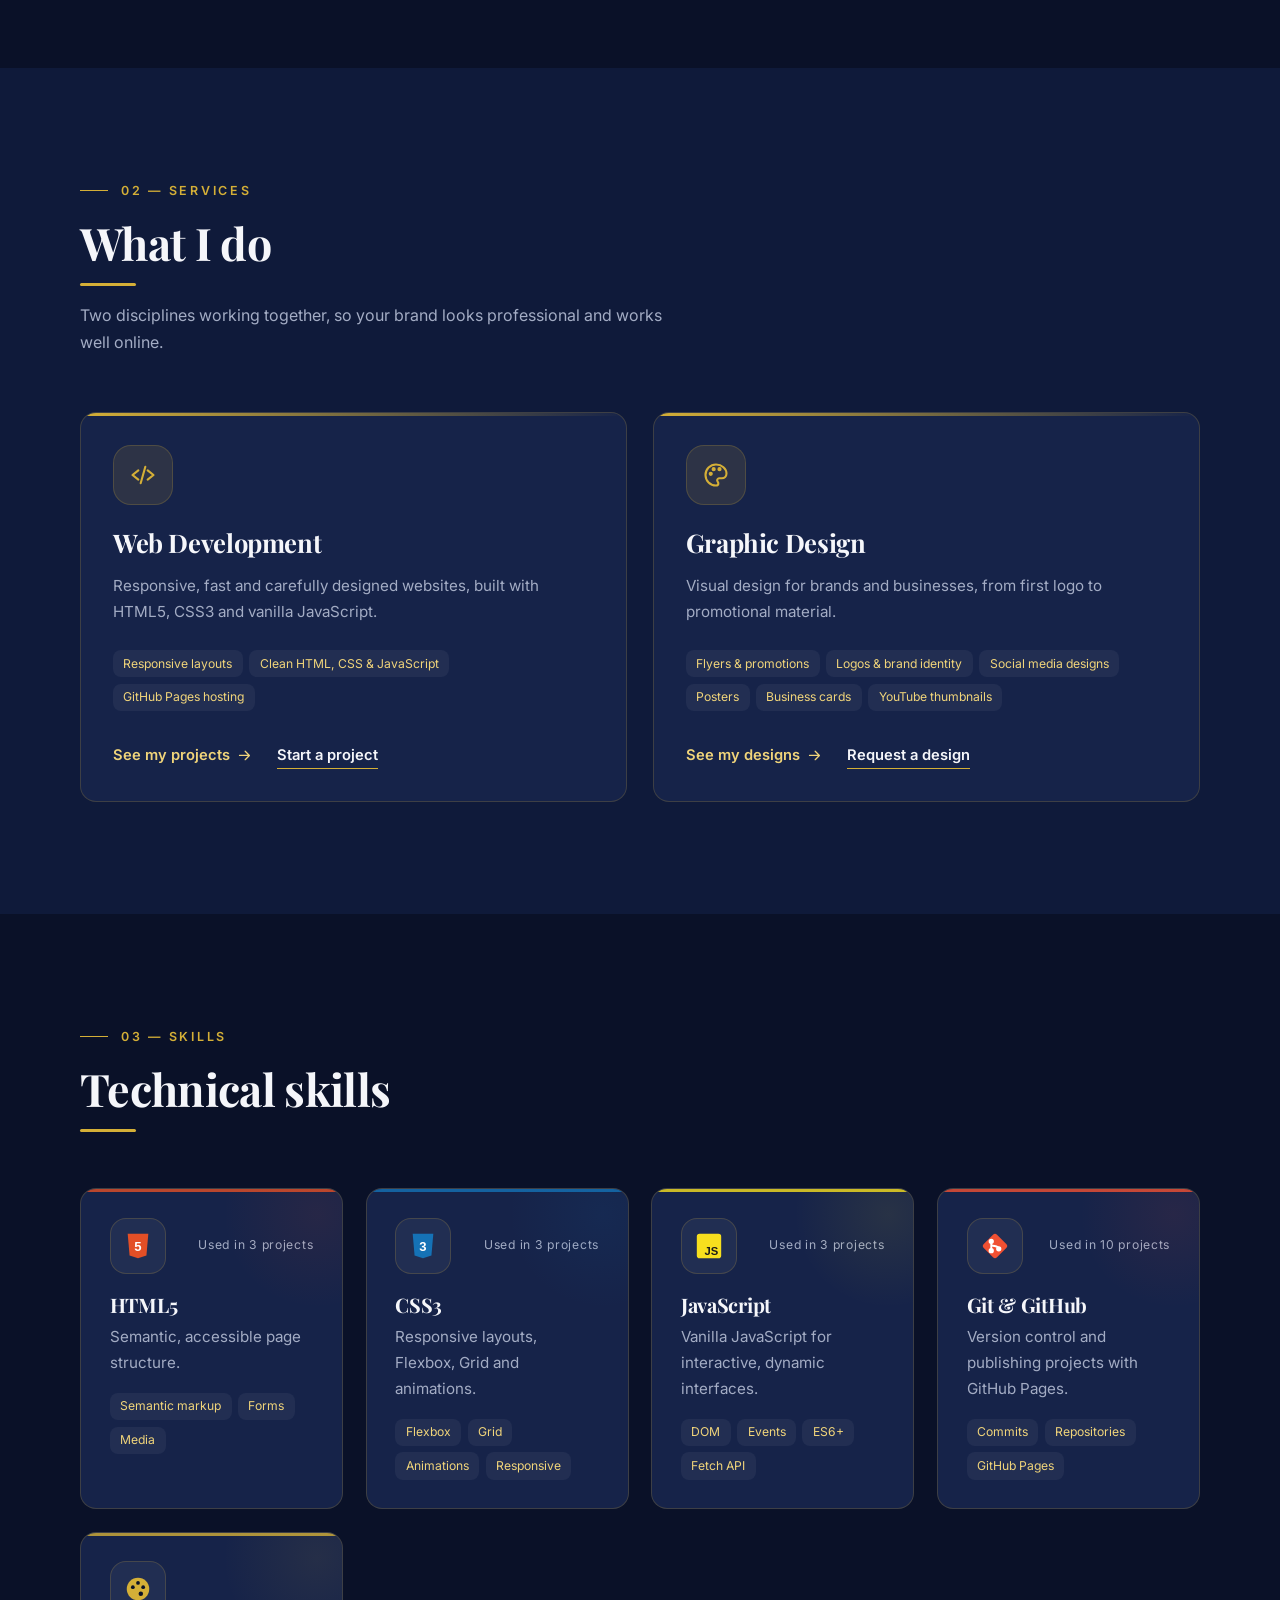
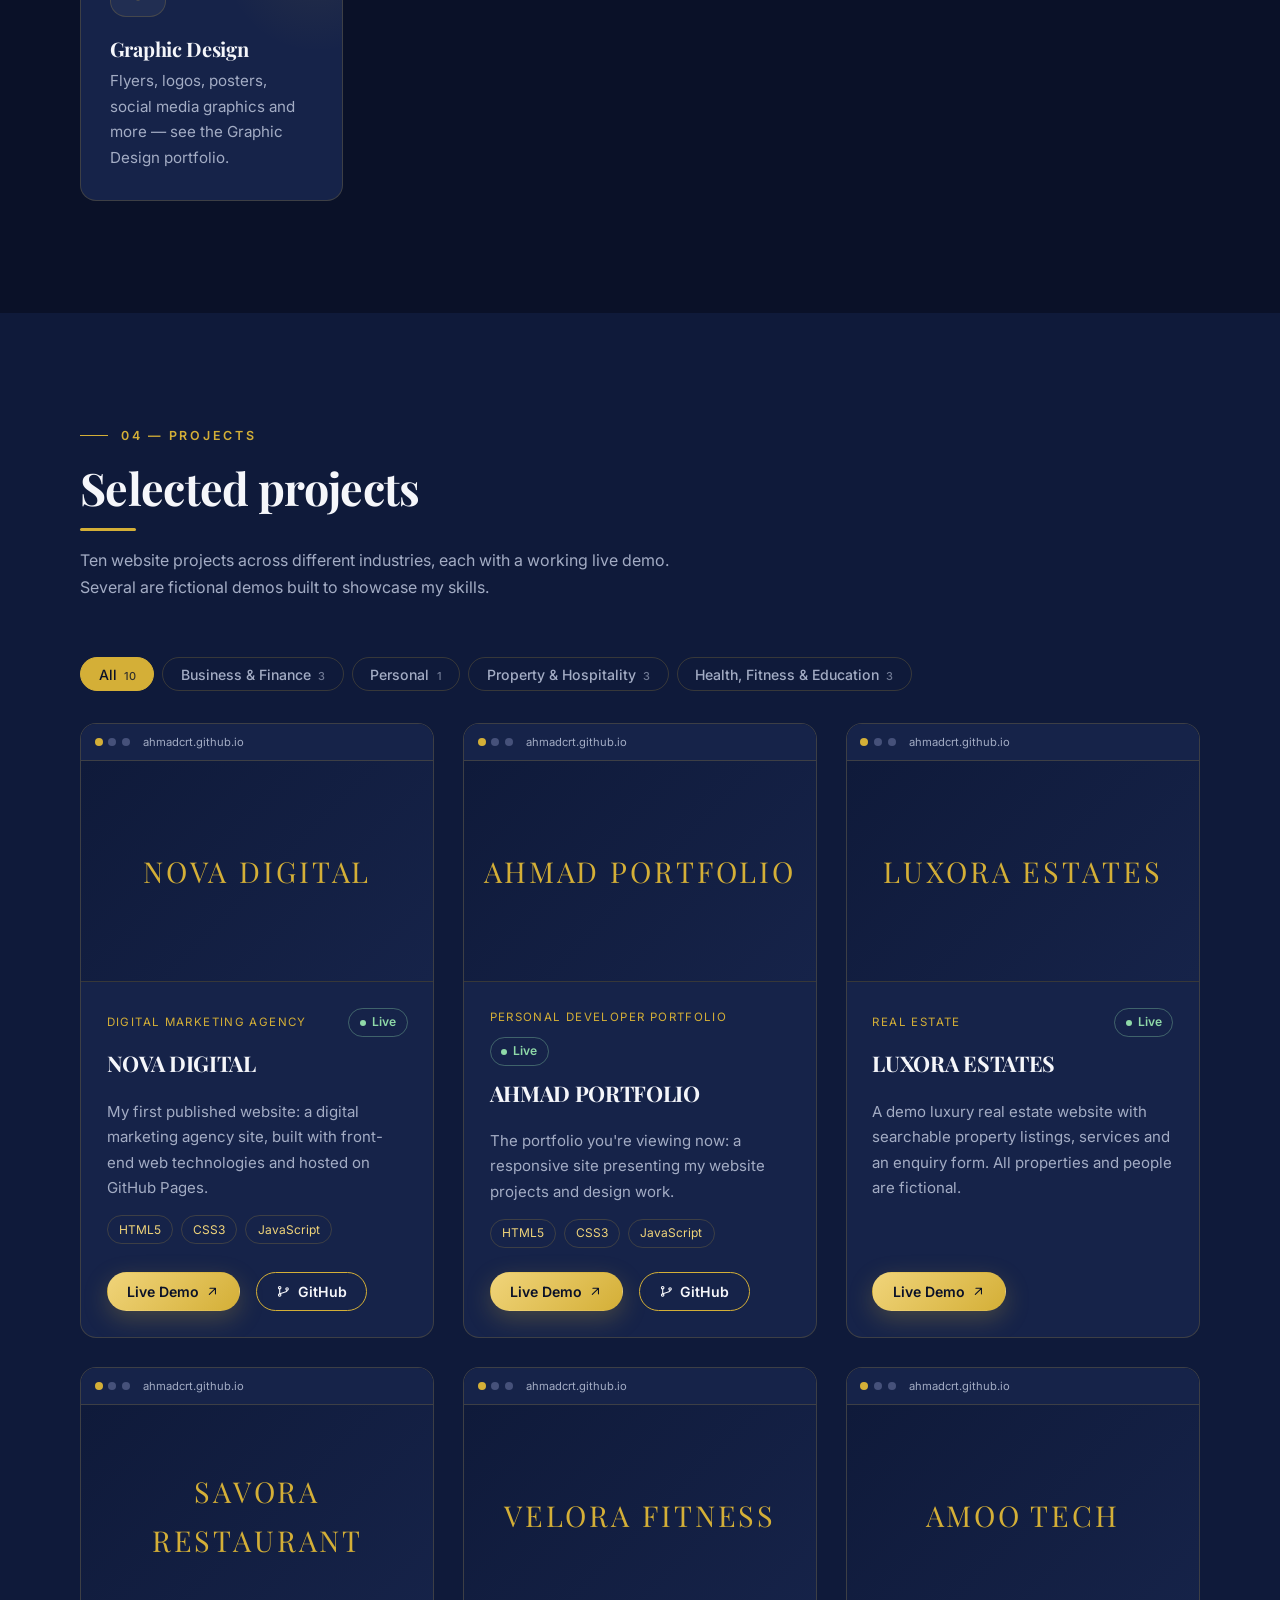
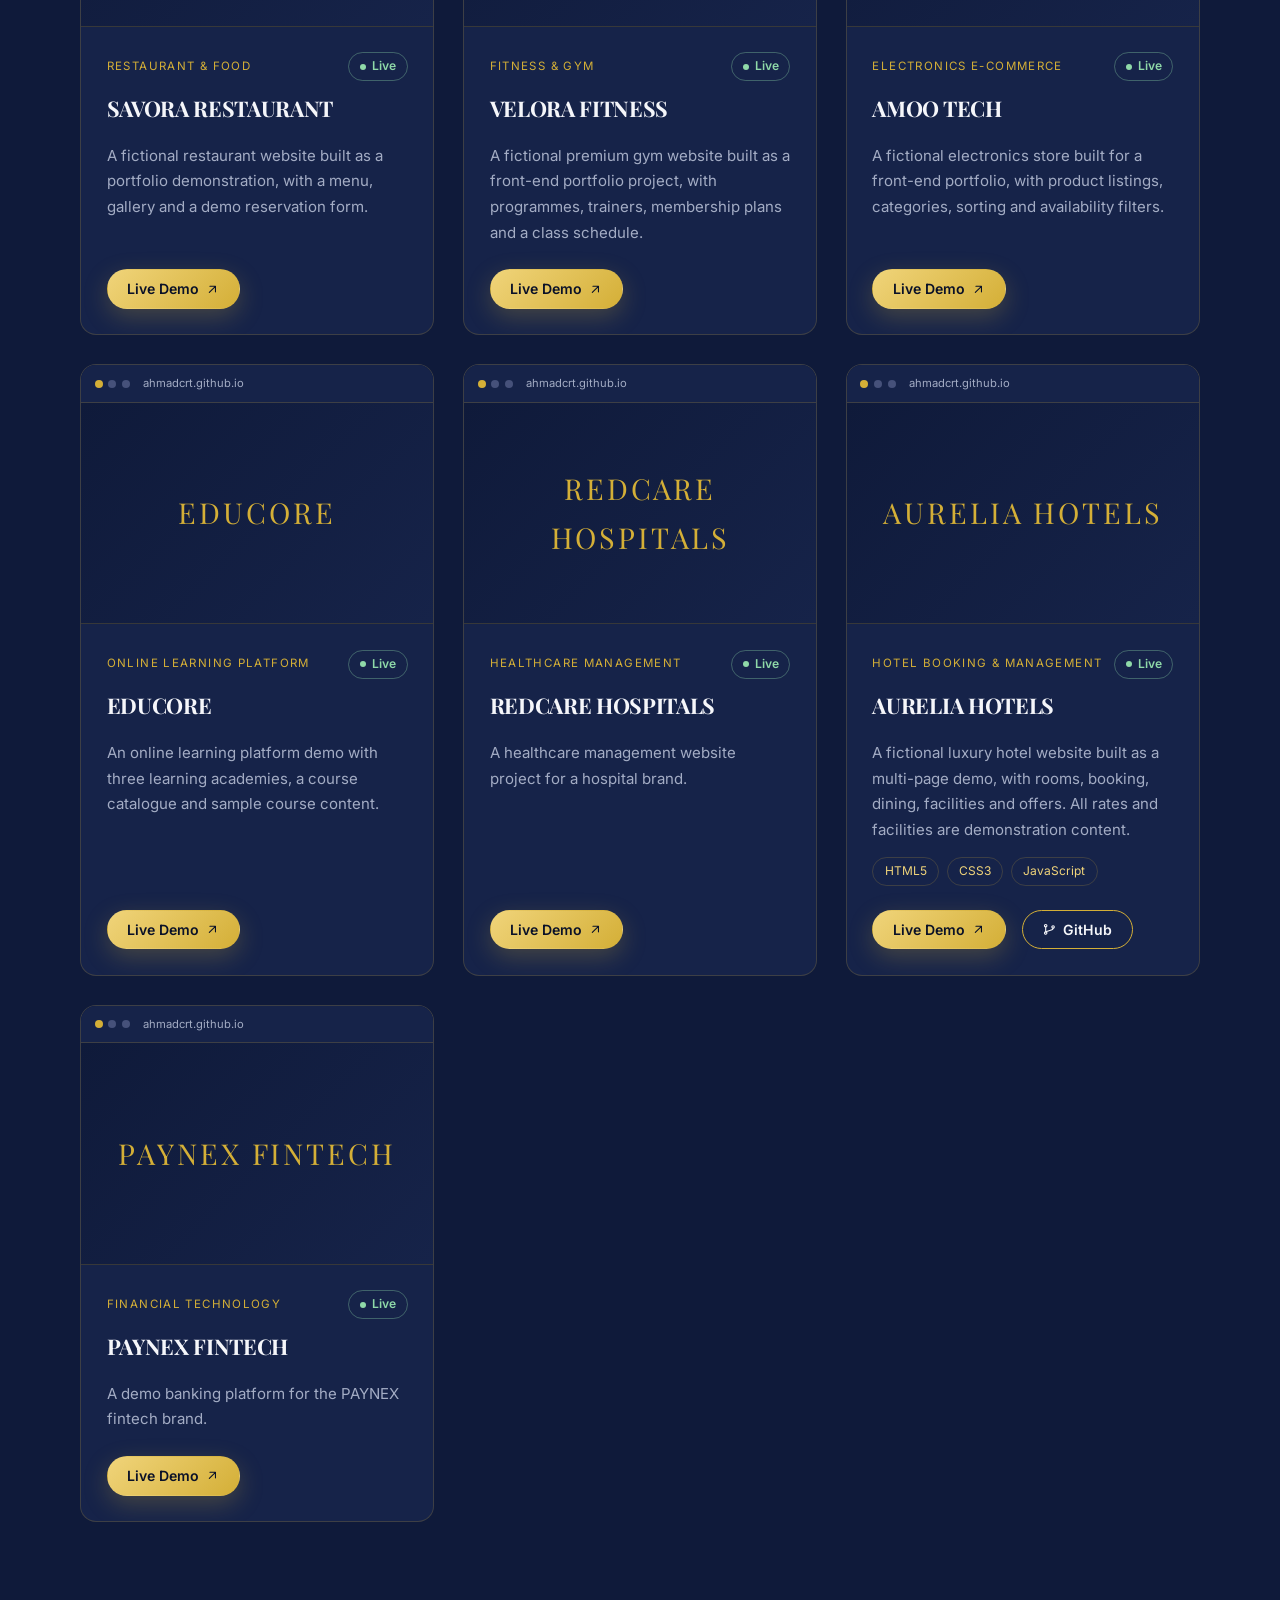
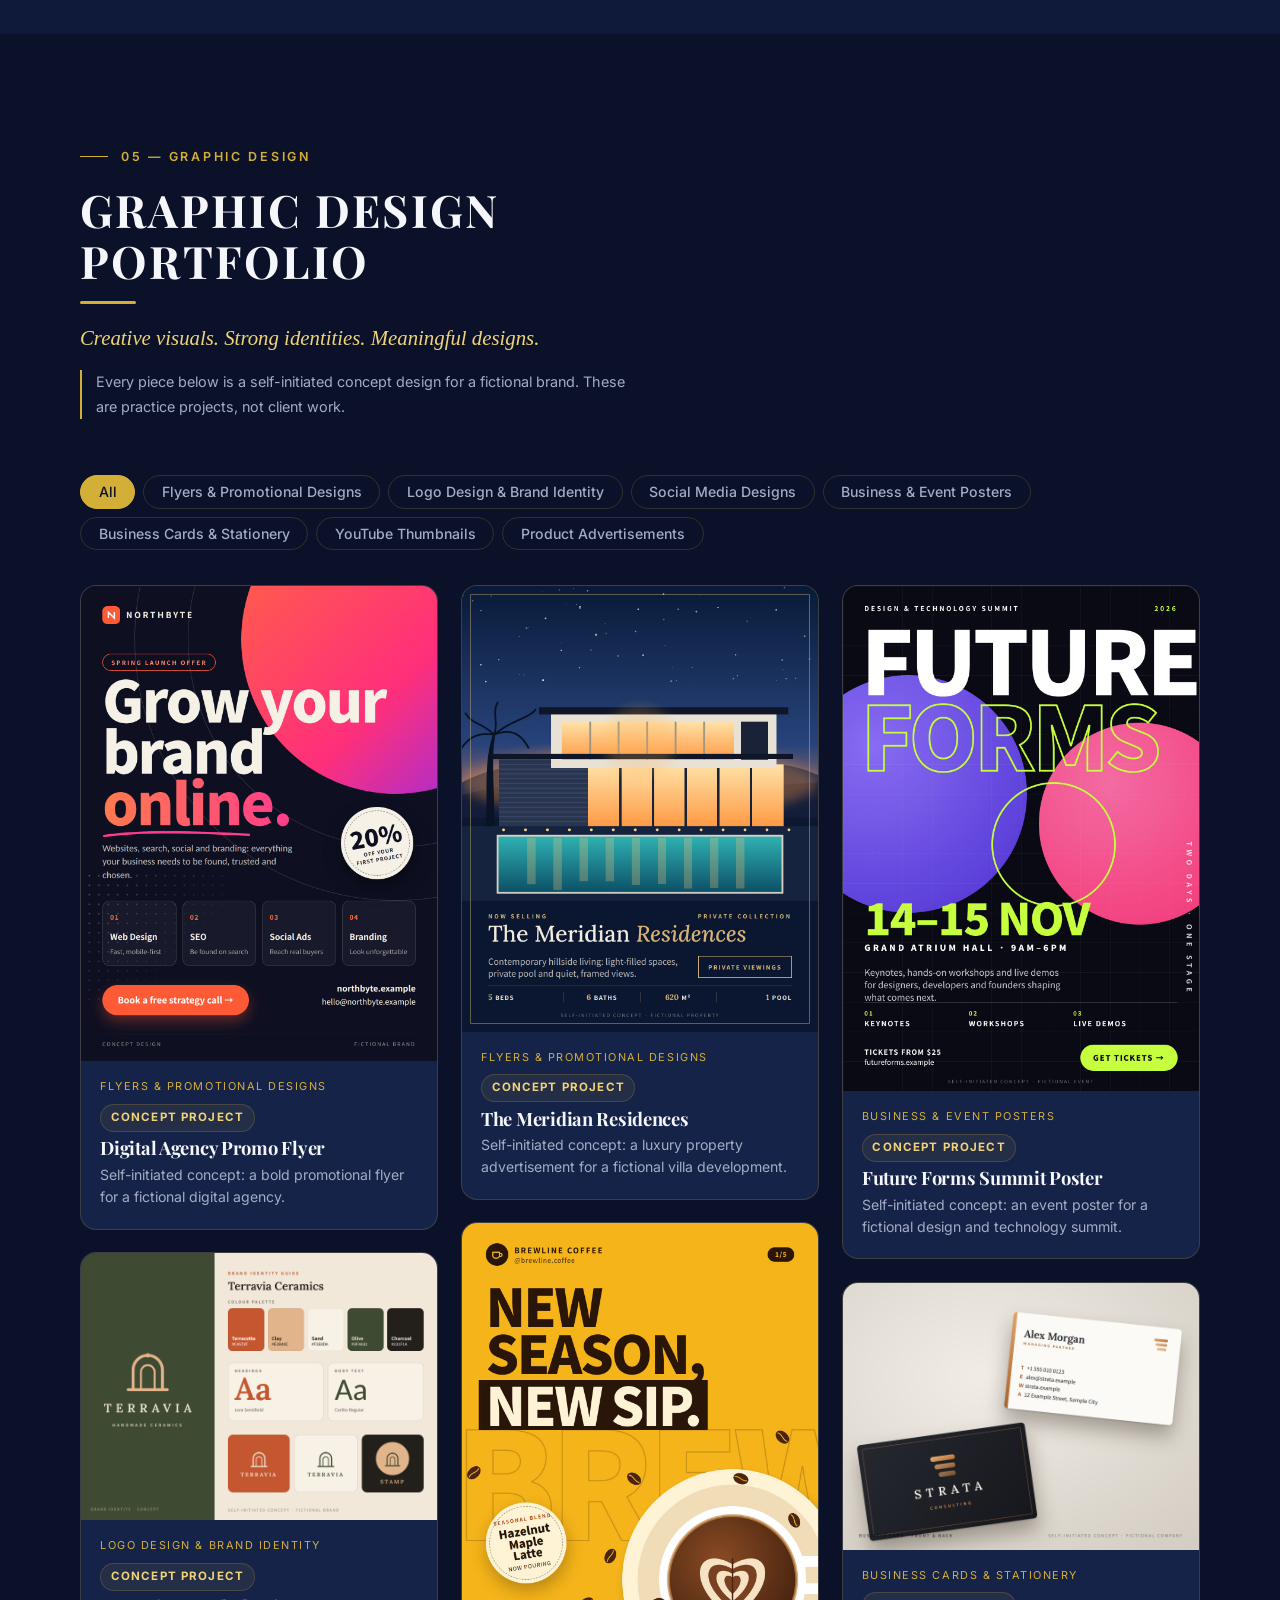
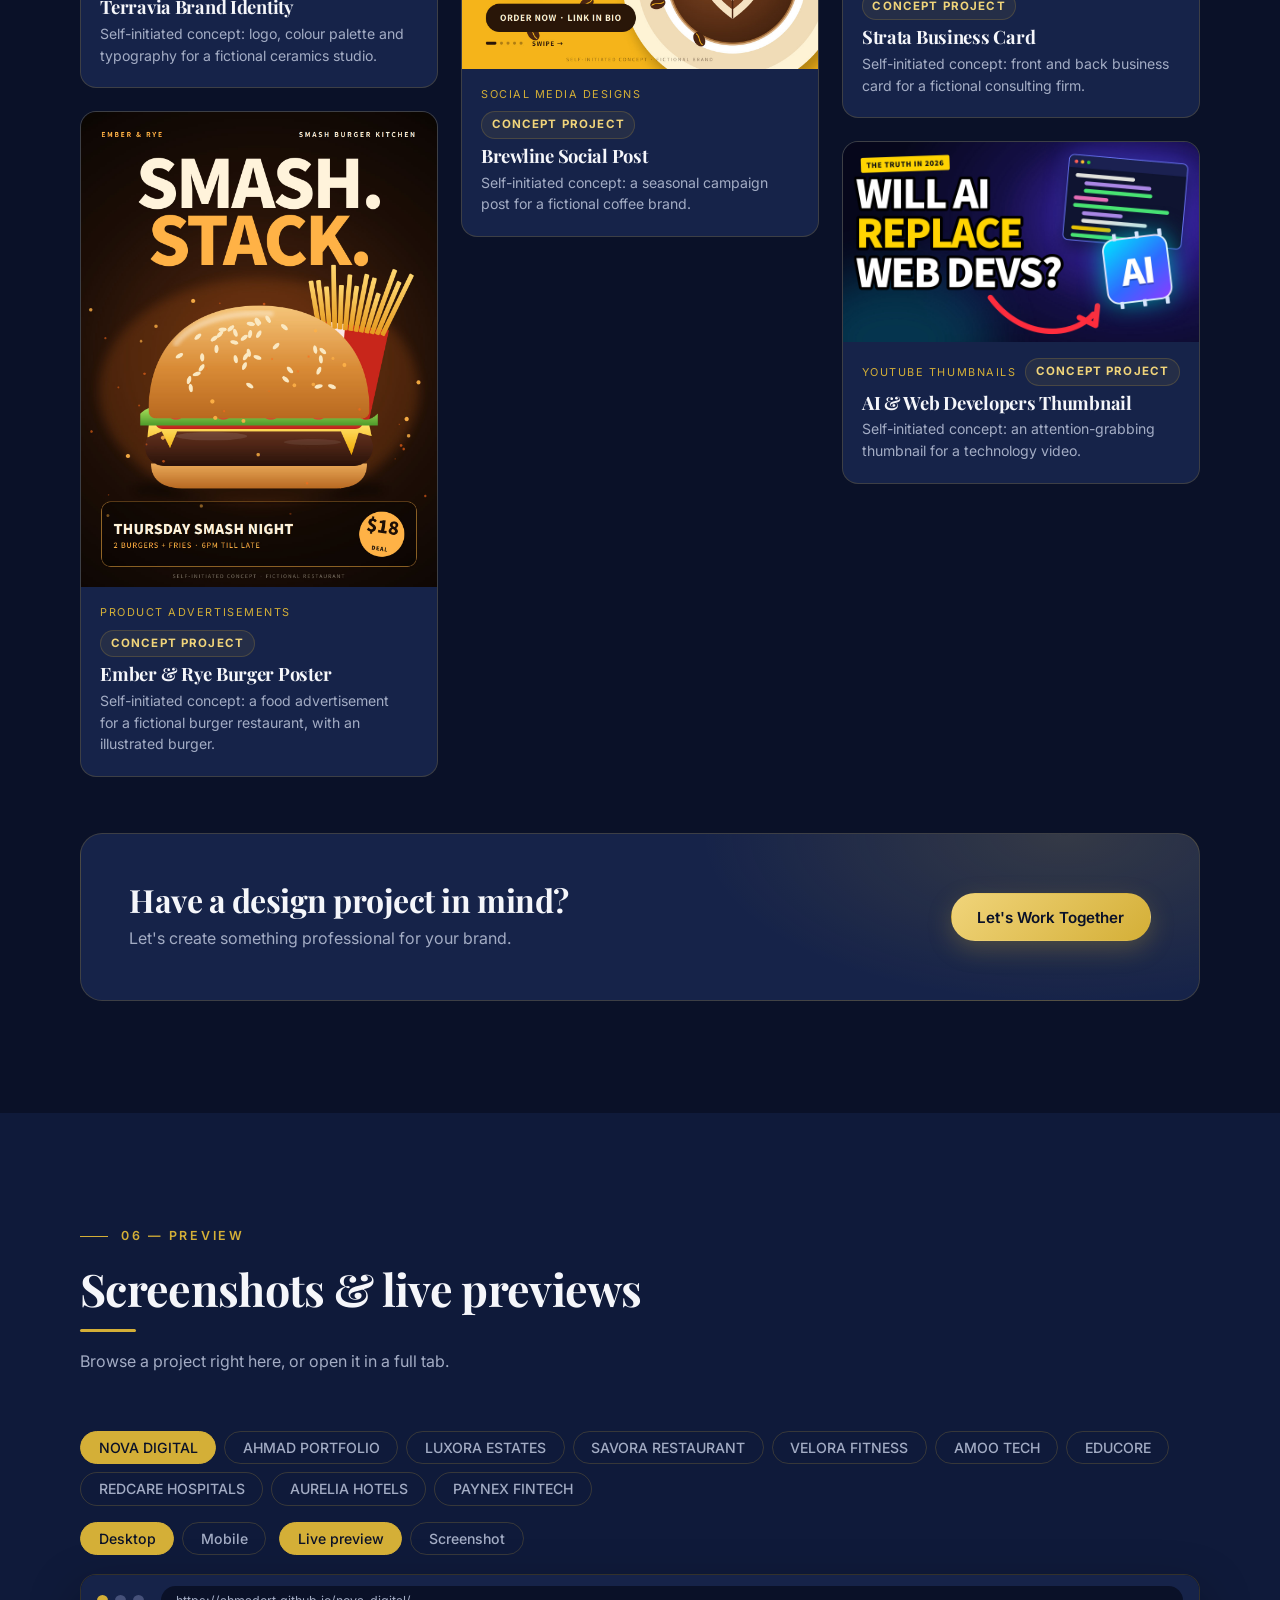
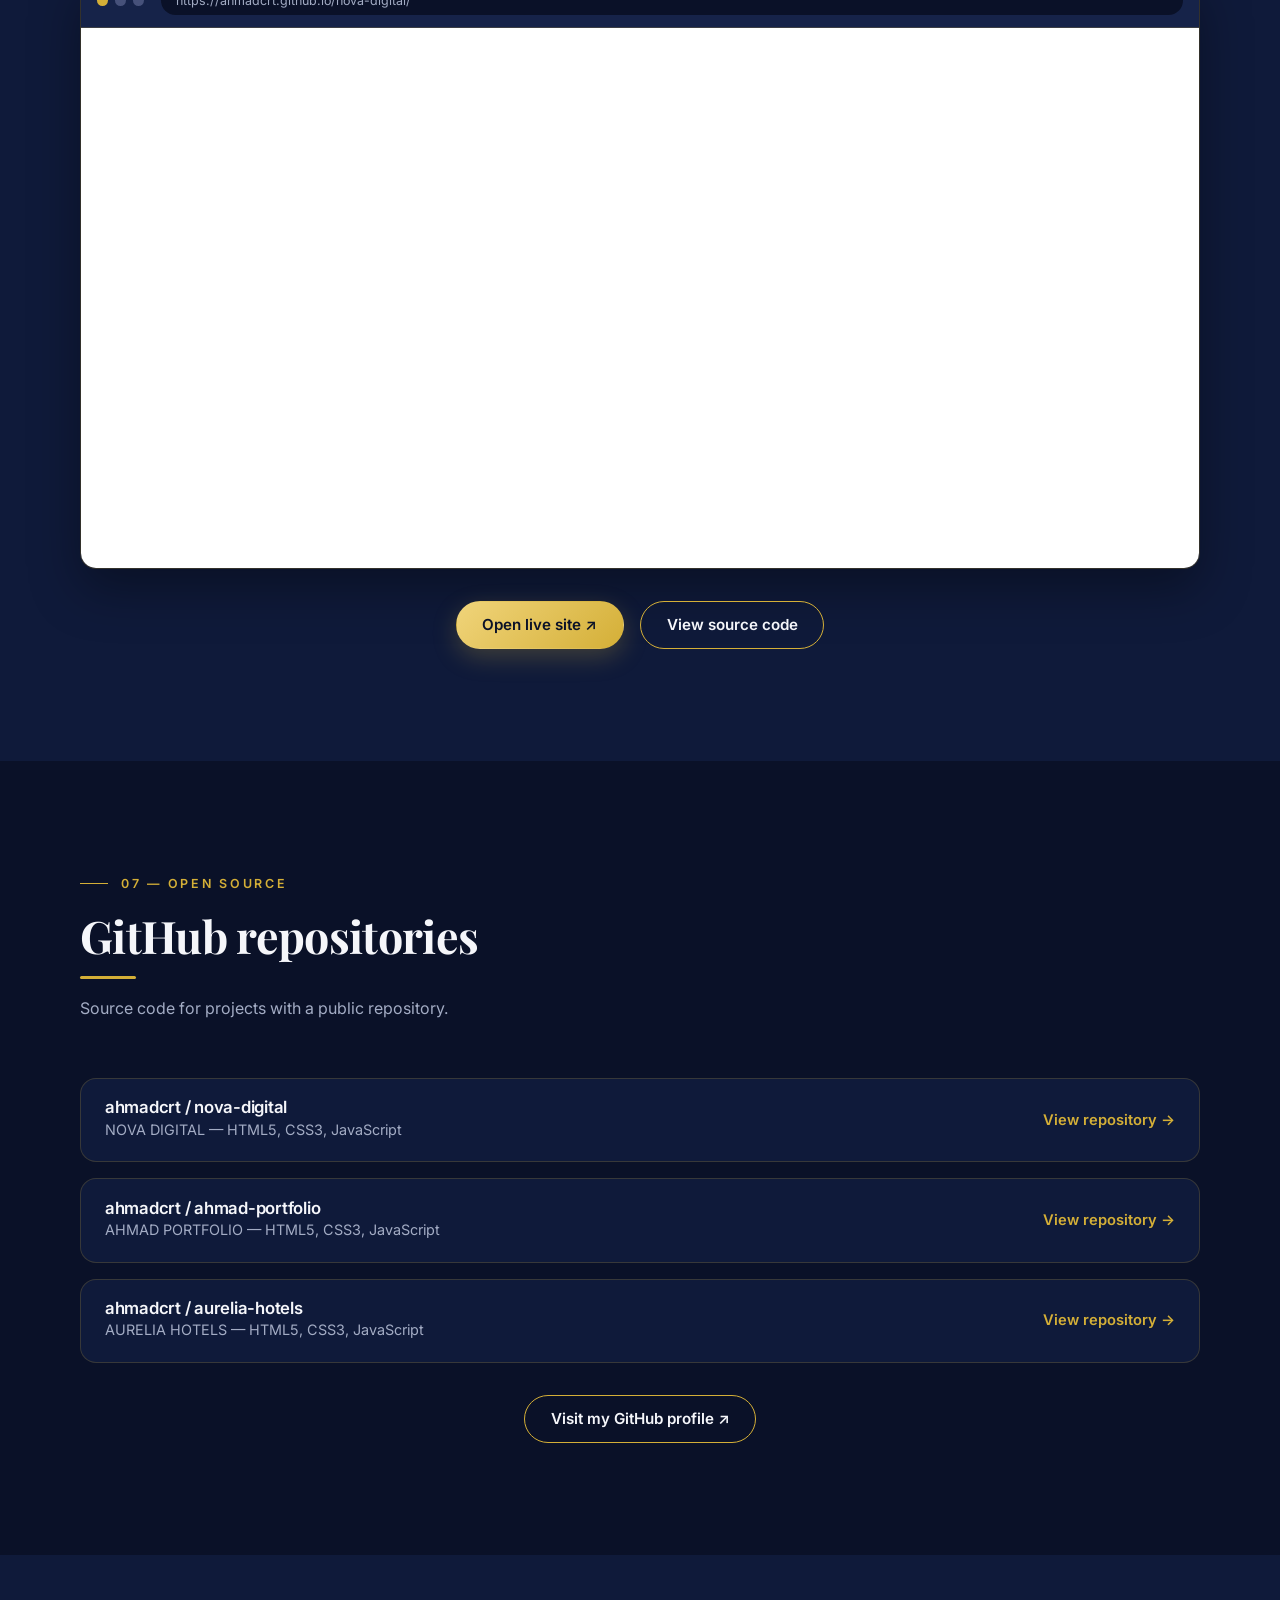
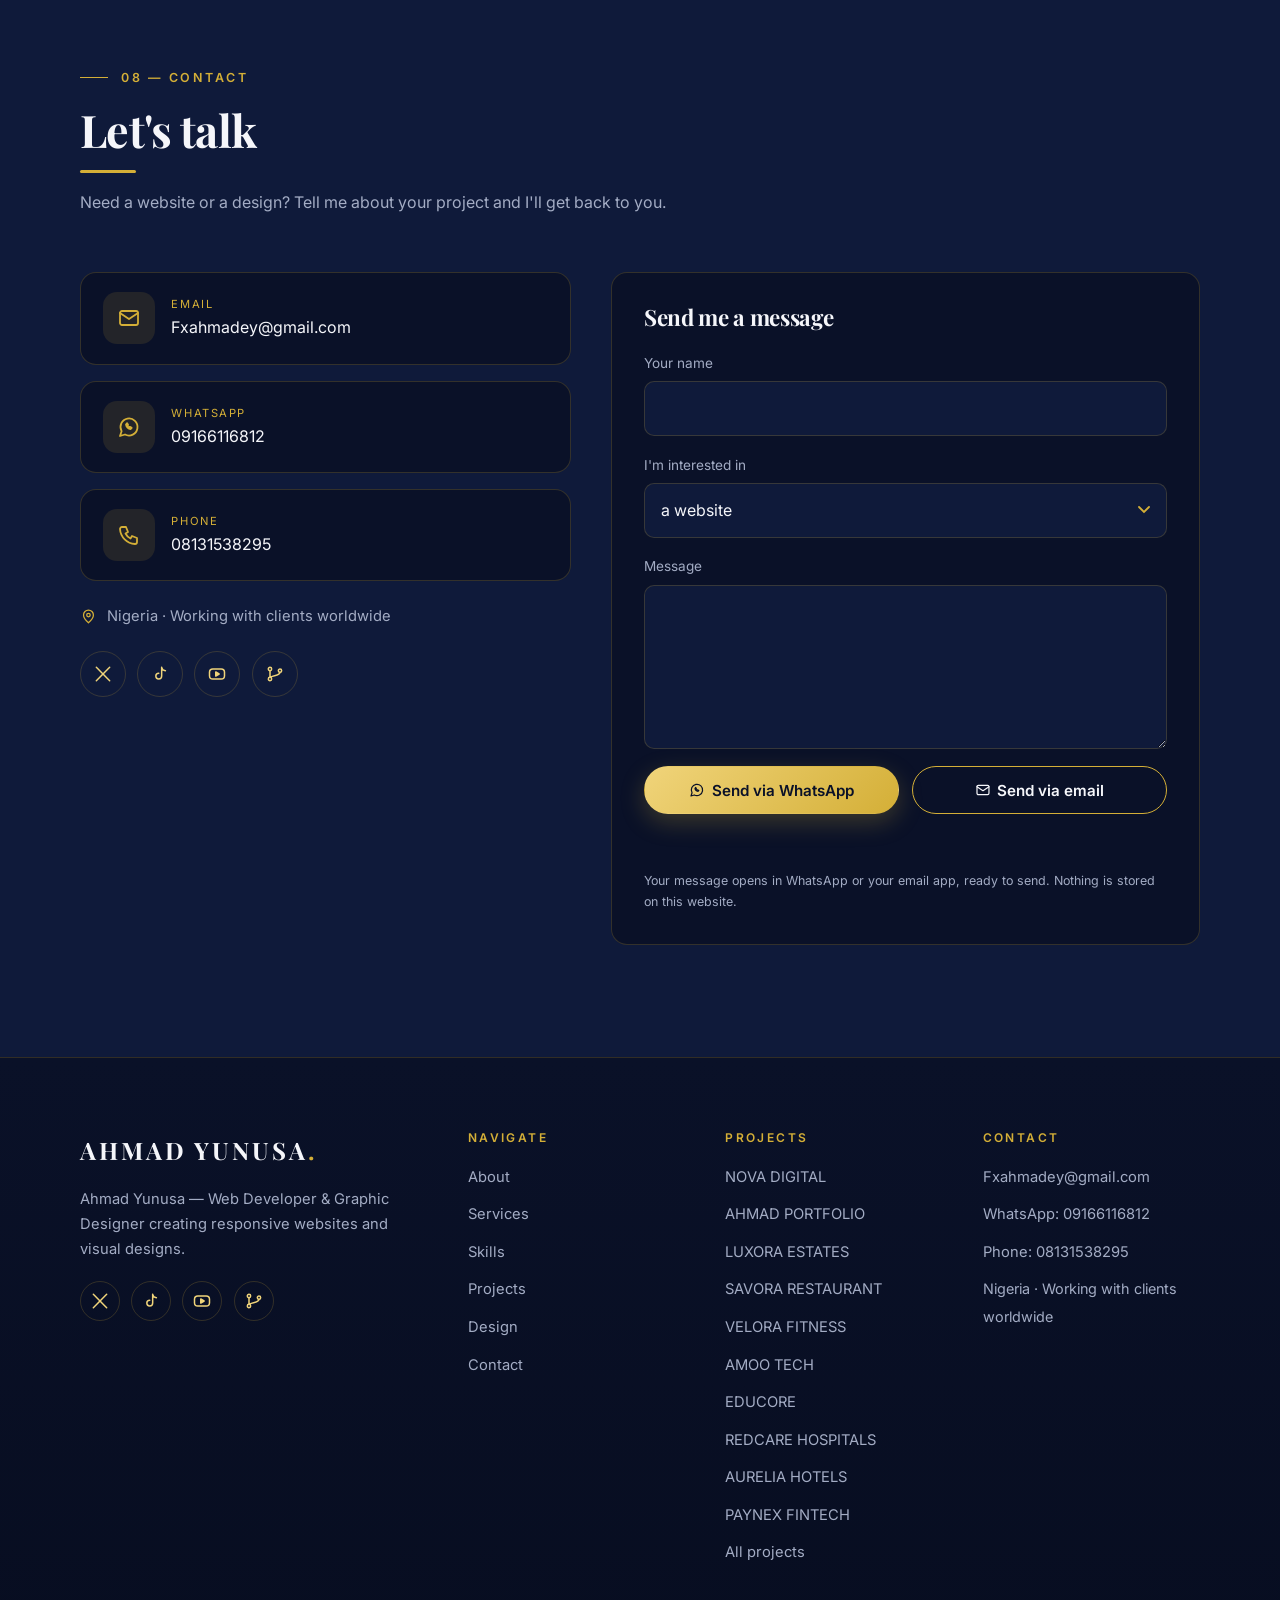
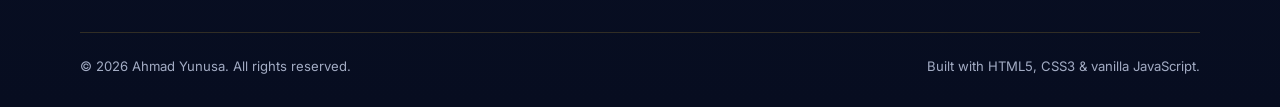
==== commit 00959346: "Add files via upload" ====
--- a/index.html
+++ b/index.html
@@ -3,17 +3,69 @@
 <head>
   <meta charset="UTF-8">
   <meta name="viewport" content="width=device-width, initial-scale=1">
-  <title>AHMAD YUNUSA — Web Developer & Graphic Designer</title>
-  <meta name="description" content="Portfolio of Ahmad Yunusa, web developer and graphic designer. Websites and visual design for clients locally and internationally.">
+  <title>AHMAD YUNUSA — Web Developer &amp; Graphic Designer | Nigeria</title>
+  <meta name="description" content="Ahmad Yunusa is a web developer and graphic designer in Nigeria, working with clients worldwide. Explore live website projects, graphic design work and get in touch.">
+  <meta name="author" content="Ahmad Yunusa">
+  <meta name="robots" content="index, follow, max-image-preview:large">
   <meta name="theme-color" content="#0a1128">
-  <link rel="icon" href="data:image/svg+xml,%3Csvg xmlns='http://www.w3.org/2000/svg' viewBox='0 0 100 100'%3E%3Crect width='100' height='100' rx='22' fill='%230a1128'/%3E%3Ctext x='50' y='68' font-size='56' font-family='Georgia' font-weight='700' text-anchor='middle' fill='%23d4af37'%3EA%3C/text%3E%3C/svg%3E">
+  <link rel="canonical" href="https://ahmadcrt.github.io/ahmad-portfolio/">
+  <meta property="og:type" content="website">
+  <meta property="og:site_name" content="AHMAD YUNUSA">
+  <meta property="og:title" content="AHMAD YUNUSA — Web Developer &amp; Graphic Designer">
+  <meta property="og:description" content="Live website projects and graphic design work by Ahmad Yunusa, working with clients worldwide.">
+  <meta property="og:url" content="https://ahmadcrt.github.io/ahmad-portfolio/">
+  <meta property="og:image" content="https://ahmadcrt.github.io/ahmad-portfolio/og-image.jpg">
+  <meta property="og:image:width" content="1200">
+  <meta property="og:image:height" content="630">
+  <meta property="og:image:alt" content="Ahmad Yunusa, Web Developer and Graphic Designer">
+  <meta property="og:locale" content="en">
+  <meta name="twitter:card" content="summary_large_image">
+  <meta name="twitter:title" content="AHMAD YUNUSA — Web Developer &amp; Graphic Designer">
+  <meta name="twitter:description" content="Live website projects and graphic design work by Ahmad Yunusa, working with clients worldwide.">
+  <meta name="twitter:image" content="https://ahmadcrt.github.io/ahmad-portfolio/og-image.jpg">
+  <meta name="twitter:image:alt" content="Ahmad Yunusa, Web Developer and Graphic Designer">
+  <link rel="icon" href="favicon.svg" type="image/svg+xml">
+  <link rel="icon" href="favicon-32.png" type="image/png" sizes="32x32">
+  <link rel="apple-touch-icon" href="apple-touch-icon.png">
+  <link rel="manifest" href="site.webmanifest">
+  <link rel="preload" as="image" href="ahmad.webp" type="image/webp">
+  <script>document.documentElement.classList.add("js")</script>
+  <script type="application/ld+json">
+  {
+    "@context": "https://schema.org",
+    "@type": "Person",
+    "name": "Ahmad Yunusa",
+    "jobTitle": "Web Developer & Graphic Designer",
+    "url": "https://ahmadcrt.github.io/ahmad-portfolio/",
+    "image": "https://ahmadcrt.github.io/ahmad-portfolio/ahmad.jpg",
+    "email": "mailto:Fxahmadey@gmail.com",
+    "address": { "@type": "PostalAddress", "addressCountry": "NG" },
+    "knowsAbout": ["Web development", "Graphic design"],
+    "sameAs": ["https://github.com/ahmadcrt", "https://x.com/amoohub", "https://www.tiktok.com/@ahmad__crt", "https://www.youtube.com/@ahmadcrtsniper"]
+  }
+  </script>
   <link rel="preconnect" href="https://fonts.googleapis.com">
   <link rel="preconnect" href="https://fonts.gstatic.com" crossorigin>
   <link href="https://fonts.googleapis.com/css2?family=Inter:wght@400;500;600&family=Playfair+Display:wght@600;700&display=swap" rel="stylesheet">
-  <link rel="stylesheet" href="style.css">
+  <link rel="stylesheet" href="style.css?v=8">
 </head>
 <body>
   <div class="progress" id="progress" aria-hidden="true"></div>
+  <svg width="0" height="0" style="position:absolute" aria-hidden="true" focusable="false"><defs>
+    <symbol id="i-code" viewBox="0 0 24 24"><path d="m8 8-5 4 5 4M16 8l5 4-5 4M14 5l-4 14"/></symbol>
+    <symbol id="i-palette" viewBox="0 0 24 24"><path d="M12 3a9 9 0 1 0 0 18c1.2 0 2-.8 2-1.8 0-.5-.2-.9-.5-1.3-.3-.4-.5-.8-.5-1.3 0-1 .8-1.8 1.8-1.8H17a4 4 0 0 0 4-4C21 6.6 17 3 12 3Z"/><circle cx="7.5" cy="11" r=".9" fill="currentColor"/><circle cx="10" cy="7" r=".9" fill="currentColor"/><circle cx="15" cy="7" r=".9" fill="currentColor"/></symbol>
+    <symbol id="i-mail" viewBox="0 0 24 24"><rect x="3" y="5" width="18" height="14" rx="2"/><path d="m3 7 9 6 9-6"/></symbol>
+    <symbol id="i-phone" viewBox="0 0 24 24"><path d="M5 4h4l2 5-2.5 1.5a11 11 0 0 0 5 5L15 13l5 2v4a2 2 0 0 1-2 2A16 16 0 0 1 3 6a2 2 0 0 1 2-2Z"/></symbol>
+    <symbol id="i-whatsapp" viewBox="0 0 24 24"><path d="M3 21l1.6-4.8A8.5 8.5 0 1 1 8 19.5L3 21Z"/><path d="M9 9.5c.2 2.2 2.3 4.3 4.5 4.5l1.2-1.2-1.8-1-.8.6a3 3 0 0 1-1.6-1.6l.6-.8-1-1.8L9 9.5Z"/></symbol>
+    <symbol id="i-x" viewBox="0 0 24 24"><path d="M4 4l16 16M20 4 4 20"/></symbol>
+    <symbol id="i-tiktok" viewBox="0 0 24 24"><path d="M14 4v10.5a3.5 3.5 0 1 1-3.5-3.5M14 4c.4 2.3 1.9 3.8 4.5 4"/></symbol>
+    <symbol id="i-youtube" viewBox="0 0 24 24"><rect x="3" y="6" width="18" height="12" rx="4"/><path d="m10.5 9.5 4 2.5-4 2.5z" fill="currentColor"/></symbol>
+    <symbol id="i-github" viewBox="0 0 24 24"><circle cx="6" cy="6" r="2"/><circle cx="6" cy="18" r="2"/><circle cx="18" cy="8" r="2"/><path d="M6 8v8M18 10c0 4-6 3-12 6"/></symbol>
+    <symbol id="i-pin" viewBox="0 0 24 24"><path d="M12 21s7-6 7-11a7 7 0 1 0-14 0c0 5 7 11 7 11Z"/><circle cx="12" cy="10" r="2.5"/></symbol>
+    <symbol id="i-globe" viewBox="0 0 24 24"><circle cx="12" cy="12" r="9"/><path d="M3 12h18M12 3c3 3 3 15 0 18M12 3c-3 3-3 15 0 18"/></symbol>
+    <symbol id="i-external" viewBox="0 0 24 24"><path d="M7 17 17 7M8 7h9v9"/></symbol>
+    <symbol id="i-arrow" viewBox="0 0 24 24"><path d="M5 12h14M13 6l6 6-6 6"/></symbol>
+  </defs></svg>
   <a class="skip" href="#main">Skip to content</a>
 
   <header class="header" id="header">
@@ -24,6 +76,7 @@
       </button>
       <ul class="nav-menu" id="navMenu">
         <li><a href="#about">About</a></li>
+        <li><a href="#services">Services</a></li>
         <li><a href="#skills">Skills</a></li>
         <li><a href="#projects">Projects</a></li>
         <li><a href="#design">Design</a></li>
@@ -40,6 +93,7 @@
           <p class="eyebrow reveal"><span class="pulse" aria-hidden="true"></span>Web Developer &amp; Graphic Designer</p>
           <h1 class="reveal">Hi, I'm <span class="shimmer">Ahmad Yunusa</span>.<br>I design and build websites.</h1>
           <p class="lead reveal">I create responsive websites and visual designs for brands and businesses, built with HTML5, CSS3 and vanilla JavaScript.</p>
+          <ul class="hero-meta reveal" aria-label="Location and availability"><li><svg class="ico" aria-hidden="true"><use href="#i-pin"/></svg>Nigeria</li><li><svg class="ico" aria-hidden="true"><use href="#i-globe"/></svg>Working with clients worldwide</li></ul>
           <div class="btn-row reveal">
             <a href="#projects" class="btn btn-gold">View My Projects</a>
             <a href="#contact" class="btn btn-outline">Get in Touch</a>
@@ -50,7 +104,7 @@
         </div>
         <figure class="hero-visual reveal">
           <div class="photo-frame">
-            <img src="ahmad.jpg" alt="Portrait of Ahmad Yunusa, web developer and graphic designer" width="1000" height="1333" fetchpriority="high" decoding="async" onerror="this.parentElement.classList.add('no-img')">
+            <picture><source srcset="ahmad.webp" type="image/webp"><img src="ahmad.jpg" alt="Portrait of Ahmad Yunusa, web developer and graphic designer" width="1000" height="1333" fetchpriority="high" decoding="async" onerror="this.closest('.photo-frame').classList.add('no-img')"></picture>
           </div>
           <figcaption class="photo-caption">
             <strong>AHMAD YUNUSA</strong>
@@ -78,32 +132,59 @@
       </div>
     </section>
 
-    <section class="section alt" id="skills">
-      <div class="container">
-        <header class="section-head reveal">
-          <p class="eyebrow">02 — Skills</p>
+    <section class="section alt" id="services">
+      <div class="container">
+        <header class="section-head reveal">
+          <p class="eyebrow">02 — Services</p>
+          <h2>What I do</h2>
+          <p class="sub">Two disciplines working together, so your brand looks professional and works well online.</p>
+        </header>
+        <div class="services-grid">
+          <article class="card service reveal">
+            <div class="service-icon"><svg class="ico" aria-hidden="true"><use href="#i-code"/></svg></div>
+            <h3>Web Development</h3>
+            <p>Responsive, fast and carefully designed websites, built with HTML5, CSS3 and vanilla JavaScript.</p>
+            <ul class="chips"><li>Responsive layouts</li><li>Clean HTML, CSS &amp; JavaScript</li><li>GitHub Pages hosting</li></ul>
+            <div class="service-links"><a href="#projects">See my projects <svg class="ico" aria-hidden="true"><use href="#i-arrow"/></svg></a><a href="#contact">Start a project</a></div>
+          </article>
+          <article class="card service reveal" style="--d:.08s">
+            <div class="service-icon"><svg class="ico" aria-hidden="true"><use href="#i-palette"/></svg></div>
+            <h3>Graphic Design</h3>
+            <p>Visual design for brands and businesses, from first logo to promotional material.</p>
+            <ul class="chips"><li>Flyers &amp; promotions</li><li>Logos &amp; brand identity</li><li>Social media designs</li><li>Posters</li><li>Business cards</li><li>YouTube thumbnails</li></ul>
+            <div class="service-links"><a href="#design">See my designs <svg class="ico" aria-hidden="true"><use href="#i-arrow"/></svg></a><a href="#contact">Request a design</a></div>
+          </article>
+        </div>
+      </div>
+    </section>
+
+    <section class="section" id="skills">
+      <div class="container">
+        <header class="section-head reveal">
+          <p class="eyebrow">03 — Skills</p>
           <h2>Technical skills</h2>
         </header>
         <div class="skills-grid" id="skillsGrid"></div>
       </div>
     </section>
 
-    <section class="section" id="projects">
-      <div class="container">
-        <header class="section-head reveal">
-          <p class="eyebrow">03 — Projects</p>
+    <section class="section alt" id="projects">
+      <div class="container">
+        <header class="section-head reveal">
+          <p class="eyebrow">04 — Projects</p>
           <h2>Selected projects</h2>
-          <p class="sub">Website projects across ten industries. Live projects link to the working site. Some are fictional demos built to showcase my skills; the rest are coming soon.</p>
+          <p class="sub">Ten website projects across different industries, each with a working live demo. Several are fictional demos built to showcase my skills.</p>
         </header>
         <div class="tabs filters reveal" id="projectFilters" role="group" aria-label="Filter projects"></div>
+        <noscript><p class="noscript-note">Turn on JavaScript to filter and preview projects. Live demos:</p><ul class="noscript-list"><li><a href="https://ahmadcrt.github.io/nova-digital/">NOVA DIGITAL</a> — Digital Marketing Agency</li><li><a href="https://ahmadcrt.github.io/ahmad-portfolio/">AHMAD PORTFOLIO</a> — Personal Developer Portfolio</li><li><a href="https://ahmadcrt.github.io/luxora-estates/">LUXORA ESTATES</a> — Real Estate</li><li><a href="https://ahmadcrt.github.io/savora-restaurant/">SAVORA RESTAURANT</a> — Restaurant & Food</li><li><a href="https://ahmadcrt.github.io/velora-fitness/">VELORA FITNESS</a> — Fitness & Gym</li><li><a href="https://ahmadcrt.github.io/Amoo-tech/">AMOO TECH</a> — Electronics E-commerce</li><li><a href="https://ahmadcrt.github.io/educore/index.html">EDUCORE</a> — Online Learning Platform</li><li><a href="https://ahmadcrt.github.io/-redcare-hospitals/">REDCARE HOSPITALS</a> — Healthcare Management</li><li><a href="https://ahmadcrt.github.io/aurelia-hotels/">AURELIA HOTELS</a> — Hotel Booking & Management</li><li><a href="https://ahmadcrt.github.io/PAYNEX-FINTECH/">PAYNEX FINTECH</a> — Financial Technology</li></ul></noscript>
         <div class="projects-grid" id="projectsGrid"></div>
       </div>
     </section>
 
-    <section class="section alt" id="design">
-      <div class="container">
-        <header class="section-head reveal">
-          <p class="eyebrow">04 — Graphic design</p>
+    <section class="section" id="design">
+      <div class="container">
+        <header class="section-head reveal">
+          <p class="eyebrow">05 — Graphic design</p>
           <h2 class="design-title">Graphic Design Portfolio</h2>
           <p class="tagline">Creative visuals. Strong identities. Meaningful designs.</p>
           <p class="design-note">Every piece below is a self-initiated concept design for a fictional brand. These are practice projects, not client work.</p>
@@ -126,24 +207,24 @@
       </div>
     </section>
 
-    <section class="section" id="preview">
-      <div class="container">
-        <header class="section-head reveal">
-          <p class="eyebrow">05 — Preview</p>
+    <section class="section alt" id="preview">
+      <div class="container">
+        <header class="section-head reveal">
+          <p class="eyebrow">06 — Preview</p>
           <h2>Screenshots &amp; live previews</h2>
           <p class="sub">Browse a project right here, or open it in a full tab.</p>
         </header>
         <div class="preview reveal">
           <div class="preview-controls">
-            <div class="tabs" id="projectTabs" role="tablist" aria-label="Projects"></div>
+            <div class="tabs" id="projectTabs" role="group" aria-label="Choose a project"></div>
             <div class="group">
               <div class="tabs device-tabs" id="deviceTabs" aria-label="Device size">
                 <button class="tab active" data-device="desktop" aria-pressed="true">Desktop</button>
                 <button class="tab" data-device="mobile" aria-pressed="false">Mobile</button>
               </div>
-              <div class="tabs" id="modeTabs" role="tablist" aria-label="Preview mode">
-                <button class="tab active" role="tab" data-mode="live" aria-selected="true">Live preview</button>
-                <button class="tab" role="tab" data-mode="shot" aria-selected="false">Screenshot</button>
+              <div class="tabs" id="modeTabs" role="group" aria-label="Preview mode">
+                <button class="tab active" data-mode="live" aria-pressed="true">Live preview</button>
+                <button class="tab" data-mode="shot" aria-pressed="false">Screenshot</button>
               </div>
             </div>
           </div>
@@ -162,10 +243,10 @@
       </div>
     </section>
 
-    <section class="section alt" id="github">
-      <div class="container">
-        <header class="section-head reveal">
-          <p class="eyebrow">06 — Open source</p>
+    <section class="section" id="github">
+      <div class="container">
+        <header class="section-head reveal">
+          <p class="eyebrow">07 — Open source</p>
           <h2>GitHub repositories</h2>
           <p class="sub">Source code for projects with a public repository.</p>
         </header>
@@ -176,23 +257,40 @@
       </div>
     </section>
 
-    <section class="section" id="contact">
-      <div class="container">
-        <header class="section-head reveal">
-          <p class="eyebrow">07 — Contact</p>
+    <section class="section alt" id="contact">
+      <div class="container">
+        <header class="section-head reveal">
+          <p class="eyebrow">08 — Contact</p>
           <h2>Let's talk</h2>
           <p class="sub">Need a website or a design? Tell me about your project and I'll get back to you.</p>
         </header>
         <div class="contact-grid">
-          <div class="contact-cards reveal" id="contactCards"></div>
-          <form class="form reveal" id="contactForm" novalidate>
-            <label>Name<input type="text" name="name" required minlength="2" autocomplete="name"></label>
-            <label>Email<input type="email" name="email" required autocomplete="email"></label>
+          <div class="contact-side reveal">
+            <div class="contact-cards">
+              <a class="contact-card" href="mailto:Fxahmadey@gmail.com"><span class="skill-icon"><svg class="ico" aria-hidden="true"><use href="#i-mail"/></svg></span><span><small>Email</small><span>Fxahmadey@gmail.com</span></span></a>
+              <a class="contact-card" href="https://wa.me/2349166116812" target="_blank" rel="noopener noreferrer"><span class="skill-icon"><svg class="ico" aria-hidden="true"><use href="#i-whatsapp"/></svg></span><span><small>WhatsApp</small><span>09166116812</span></span></a>
+              <a class="contact-card" href="tel:+2348131538295"><span class="skill-icon"><svg class="ico" aria-hidden="true"><use href="#i-phone"/></svg></span><span><small>Phone</small><span>08131538295</span></span></a>
+            </div>
+            <p class="contact-loc"><svg class="ico" aria-hidden="true"><use href="#i-pin"/></svg> Nigeria · Working with clients worldwide</p>
+            <div class="socials">
+            <a href="https://x.com/amoohub" target="_blank" rel="noopener noreferrer" aria-label="X (Twitter): @amoohub" title="X"><svg class="ico" aria-hidden="true"><use href="#i-x"/></svg></a>
+            <a href="https://www.tiktok.com/@ahmad__crt" target="_blank" rel="noopener noreferrer" aria-label="TikTok: @ahmad__crt" title="TikTok"><svg class="ico" aria-hidden="true"><use href="#i-tiktok"/></svg></a>
+            <a href="https://www.youtube.com/@ahmadcrtsniper" target="_blank" rel="noopener noreferrer" aria-label="YouTube: @ahmadcrtsniper" title="YouTube"><svg class="ico" aria-hidden="true"><use href="#i-youtube"/></svg></a>
+            <a href="https://github.com/ahmadcrt" target="_blank" rel="noopener noreferrer" aria-label="GitHub: ahmadcrt" title="GitHub"><svg class="ico" aria-hidden="true"><use href="#i-github"/></svg></a>
+          </div>
+          </div>
+          <form class="form reveal" id="contactForm" novalidate aria-labelledby="formTitle">
+            <h3 id="formTitle">Send me a message</h3>
+            <label>Your name<input type="text" name="name" required minlength="2" autocomplete="name"></label>
+            <label>I'm interested in<select name="type"><option>a website</option><option>graphic design</option><option>both a website and graphic design</option><option>something else</option></select></label>
             <label>Message<textarea name="message" rows="5" required minlength="10"></textarea></label>
             <label class="hp" aria-hidden="true">Leave empty<input type="text" name="_gotcha" tabindex="-1" autocomplete="off"></label>
-            <button type="submit" class="btn btn-gold" id="formBtn">Send message</button>
+            <div class="form-actions">
+              <button type="button" class="btn btn-gold" id="sendWa"><svg class="ico" aria-hidden="true"><use href="#i-whatsapp"/></svg> Send via WhatsApp</button>
+              <button type="button" class="btn btn-outline" id="sendMail"><svg class="ico" aria-hidden="true"><use href="#i-mail"/></svg> Send via email</button>
+            </div>
             <p class="form-note" id="formNote" role="status" aria-live="polite"></p>
-            <p class="form-hint" id="formHint"></p>
+            <p class="form-hint">Your message opens in WhatsApp or your email app, ready to send. Nothing is stored on this website.</p>
           </form>
         </div>
       </div>
@@ -227,11 +325,18 @@
       <div class="footer-brand">
         <a href="#home" class="logo">AHMAD YUNUSA<span>.</span></a>
         <p>Ahmad Yunusa — Web Developer &amp; Graphic Designer creating responsive websites and visual designs.</p>
+        <div class="socials socials-sm">
+            <a href="https://x.com/amoohub" target="_blank" rel="noopener noreferrer" aria-label="X (Twitter): @amoohub" title="X"><svg class="ico" aria-hidden="true"><use href="#i-x"/></svg></a>
+            <a href="https://www.tiktok.com/@ahmad__crt" target="_blank" rel="noopener noreferrer" aria-label="TikTok: @ahmad__crt" title="TikTok"><svg class="ico" aria-hidden="true"><use href="#i-tiktok"/></svg></a>
+            <a href="https://www.youtube.com/@ahmadcrtsniper" target="_blank" rel="noopener noreferrer" aria-label="YouTube: @ahmadcrtsniper" title="YouTube"><svg class="ico" aria-hidden="true"><use href="#i-youtube"/></svg></a>
+            <a href="https://github.com/ahmadcrt" target="_blank" rel="noopener noreferrer" aria-label="GitHub: ahmadcrt" title="GitHub"><svg class="ico" aria-hidden="true"><use href="#i-github"/></svg></a>
+          </div>
       </div>
       <nav aria-label="Footer navigation">
         <h4>Navigate</h4>
         <ul>
           <li><a href="#about">About</a></li>
+          <li><a href="#services">Services</a></li>
           <li><a href="#skills">Skills</a></li>
           <li><a href="#projects">Projects</a></li>
           <li><a href="#design">Design</a></li>
@@ -243,8 +348,13 @@
         <ul id="footerProjects"></ul>
       </nav>
       <nav aria-label="Footer contact">
-        <h4>Connect</h4>
-        <ul id="footerConnect"></ul>
+        <h4>Contact</h4>
+        <ul>
+          <li><a href="mailto:Fxahmadey@gmail.com">Fxahmadey@gmail.com</a></li>
+          <li><a href="https://wa.me/2349166116812" target="_blank" rel="noopener noreferrer">WhatsApp: 09166116812</a></li>
+          <li><a href="tel:+2348131538295">Phone: 08131538295</a></li>
+          <li><span class="muted">Nigeria · Working with clients worldwide</span></li>
+        </ul>
       </nav>
     </div>
     <div class="container footer-bottom">
@@ -254,6 +364,7 @@
     <a href="#home" class="to-top" id="toTop" aria-label="Back to top">↑</a>
   </footer>
 
-  <script src="script.js"></script>
+  <script defer src="data.js?v=8"></script>
+  <script defer src="script.js?v=8"></script>
 </body>
 </html>
--- a/style.css
+++ b/style.css
@@ -416,3 +416,50 @@
 .design-note{margin-top:1.1rem;padding-left:.9rem;border-left:2px solid var(--gold);color:var(--muted);font-size:.9rem;max-width:560px}
 .g-row{display:flex;align-items:center;justify-content:space-between;gap:.5rem;flex-wrap:wrap}
 .g-badge{padding:.2rem .6rem;border-radius:999px;border:1px solid var(--line);background:rgba(212,175,55,.08);font-size:.62rem;letter-spacing:.1em;text-transform:uppercase;font-weight:700;color:var(--gold-2);white-space:nowrap}
+
+/* ===== Upgrade v8: icons, services, contact, socials, footer ===== */
+.ico{width:1.15em;height:1.15em;fill:none;stroke:currentColor;stroke-width:1.8;stroke-linecap:round;stroke-linejoin:round;flex:none;vertical-align:-.18em}
+.btn .ico{width:1.05em;height:1.05em}
+.photo-frame picture{display:block}
+.hero-meta{display:flex;flex-wrap:wrap;gap:.6rem 1.4rem;margin:0 0 1.7rem;color:var(--muted);font-size:.92rem}
+.hero-meta li{display:inline-flex;align-items:center;gap:.5rem}
+.hero-meta .ico{color:var(--gold)}
+
+.services-grid{display:grid;grid-template-columns:repeat(auto-fit,minmax(min(100%,340px),1fr));gap:1.6rem}
+.service{position:relative;overflow:hidden;display:flex;flex-direction:column;gap:.5rem;padding:2rem}
+.service::before{content:"";position:absolute;inset:0 0 auto;height:3px;background:linear-gradient(90deg,var(--gold),transparent)}
+.service-icon{width:60px;height:60px;border-radius:18px;display:grid;place-items:center;margin-bottom:.9rem;color:var(--gold);background:rgba(212,175,55,.12);border:1px solid var(--line);transition:transform .3s}
+.service-icon .ico{width:28px;height:28px}
+.service:hover .service-icon{transform:translateY(-3px) rotate(-4deg)}
+.service h3{font-size:1.6rem}
+.service>p{color:var(--muted)}
+.service-links{display:flex;flex-wrap:wrap;align-items:center;gap:.8rem 1.5rem;margin-top:auto;padding-top:1.5rem}
+.service-links a{display:inline-flex;align-items:center;gap:.4rem;font-weight:600;font-size:.92rem;color:var(--gold-2);transition:gap .2s,color .2s}
+.service-links a:first-child:hover{gap:.7rem}
+.service-links a:last-child{color:var(--white);border-bottom:1px solid var(--gold)}
+
+.contact-side{display:grid;gap:1.4rem;align-content:start}
+.contact-card .skill-icon .ico{width:24px;height:24px}
+.contact-card span span{overflow-wrap:anywhere}
+.contact-loc{display:flex;align-items:center;gap:.6rem;color:var(--muted);font-size:.92rem}
+.contact-loc .ico{color:var(--gold)}
+.socials{display:flex;flex-wrap:wrap;gap:.7rem}
+.socials a{width:46px;height:46px;border-radius:50%;display:grid;place-items:center;border:1px solid var(--line);color:var(--gold-2);transition:background .25s,color .25s,transform .25s,border-color .25s}
+.socials a:hover{background:var(--gold);color:var(--navy);border-color:var(--gold);transform:translateY(-3px)}
+.socials .ico{width:20px;height:20px}
+.socials-sm{margin-top:1.2rem}.socials-sm a{width:40px;height:40px}
+.form h3{font-size:1.4rem;margin-bottom:.2rem}
+.form select{width:100%;background:var(--navy-2) url("data:image/svg+xml,%3Csvg xmlns='http://www.w3.org/2000/svg' width='12' height='8' viewBox='0 0 12 8'%3E%3Cpath d='m1 1 5 5 5-5' fill='none' stroke='%23d4af37' stroke-width='1.8' stroke-linecap='round'/%3E%3C/svg%3E") no-repeat right 1rem center;border:1px solid var(--line);border-radius:10px;padding:.8rem 2.6rem .8rem 1rem;color:var(--white);font:inherit;font-size:1rem;appearance:none;-webkit-appearance:none;transition:border-color .2s}
+.form select:focus{outline:none;border-color:var(--gold)}
+.form select option{background:var(--navy-2);color:var(--white)}
+.form-actions{display:flex;flex-wrap:wrap;gap:.8rem}
+.form-actions .btn{flex:1 1 190px}
+.footer .muted{color:var(--muted);font-size:.9rem}
+.noscript-note,.noscript-list{color:var(--muted);margin-bottom:1rem}
+.noscript-list li{margin:.3rem 0}.noscript-list a{color:var(--gold-2);text-decoration:underline}
+
+/* Slightly larger small text for readability */
+.g-badge{font-size:.72rem}
+.tech-count{font-size:.76rem}
+.chips li{font-size:.76rem}
+.status{font-size:.76rem}
